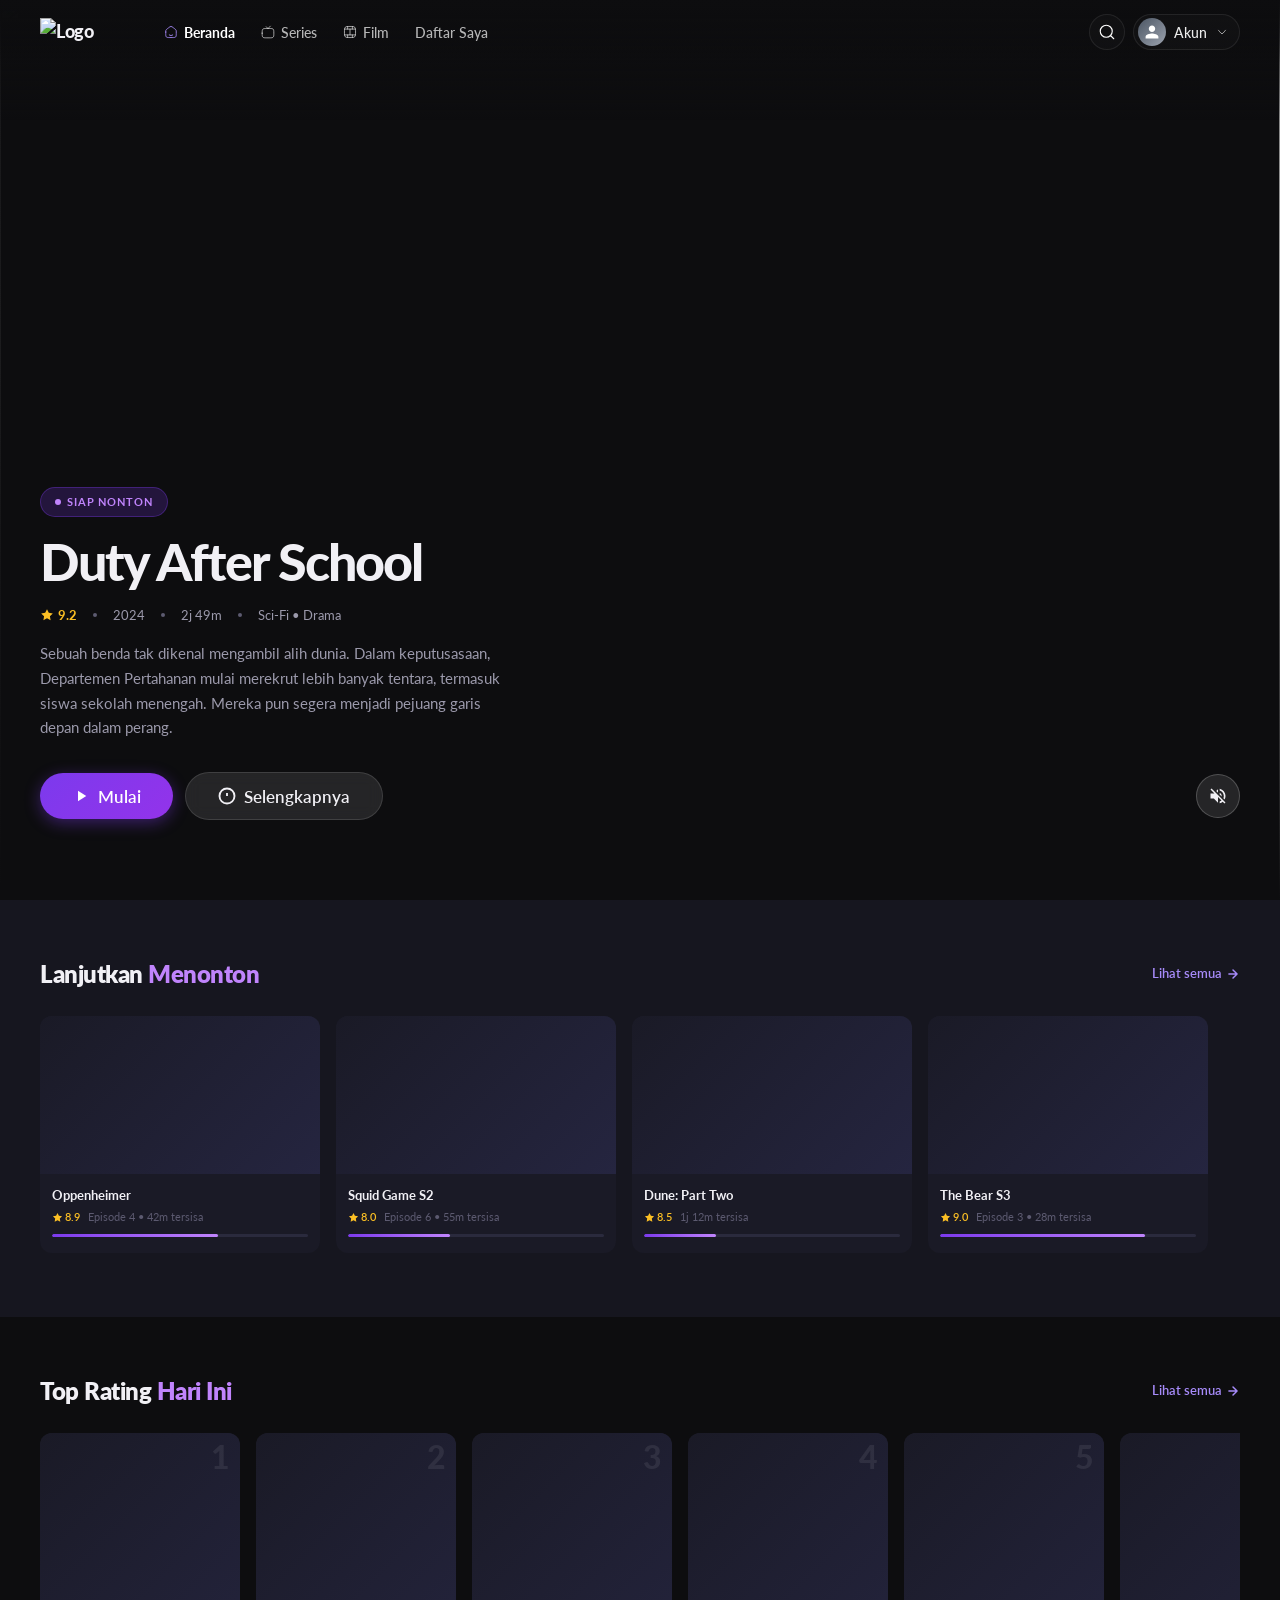
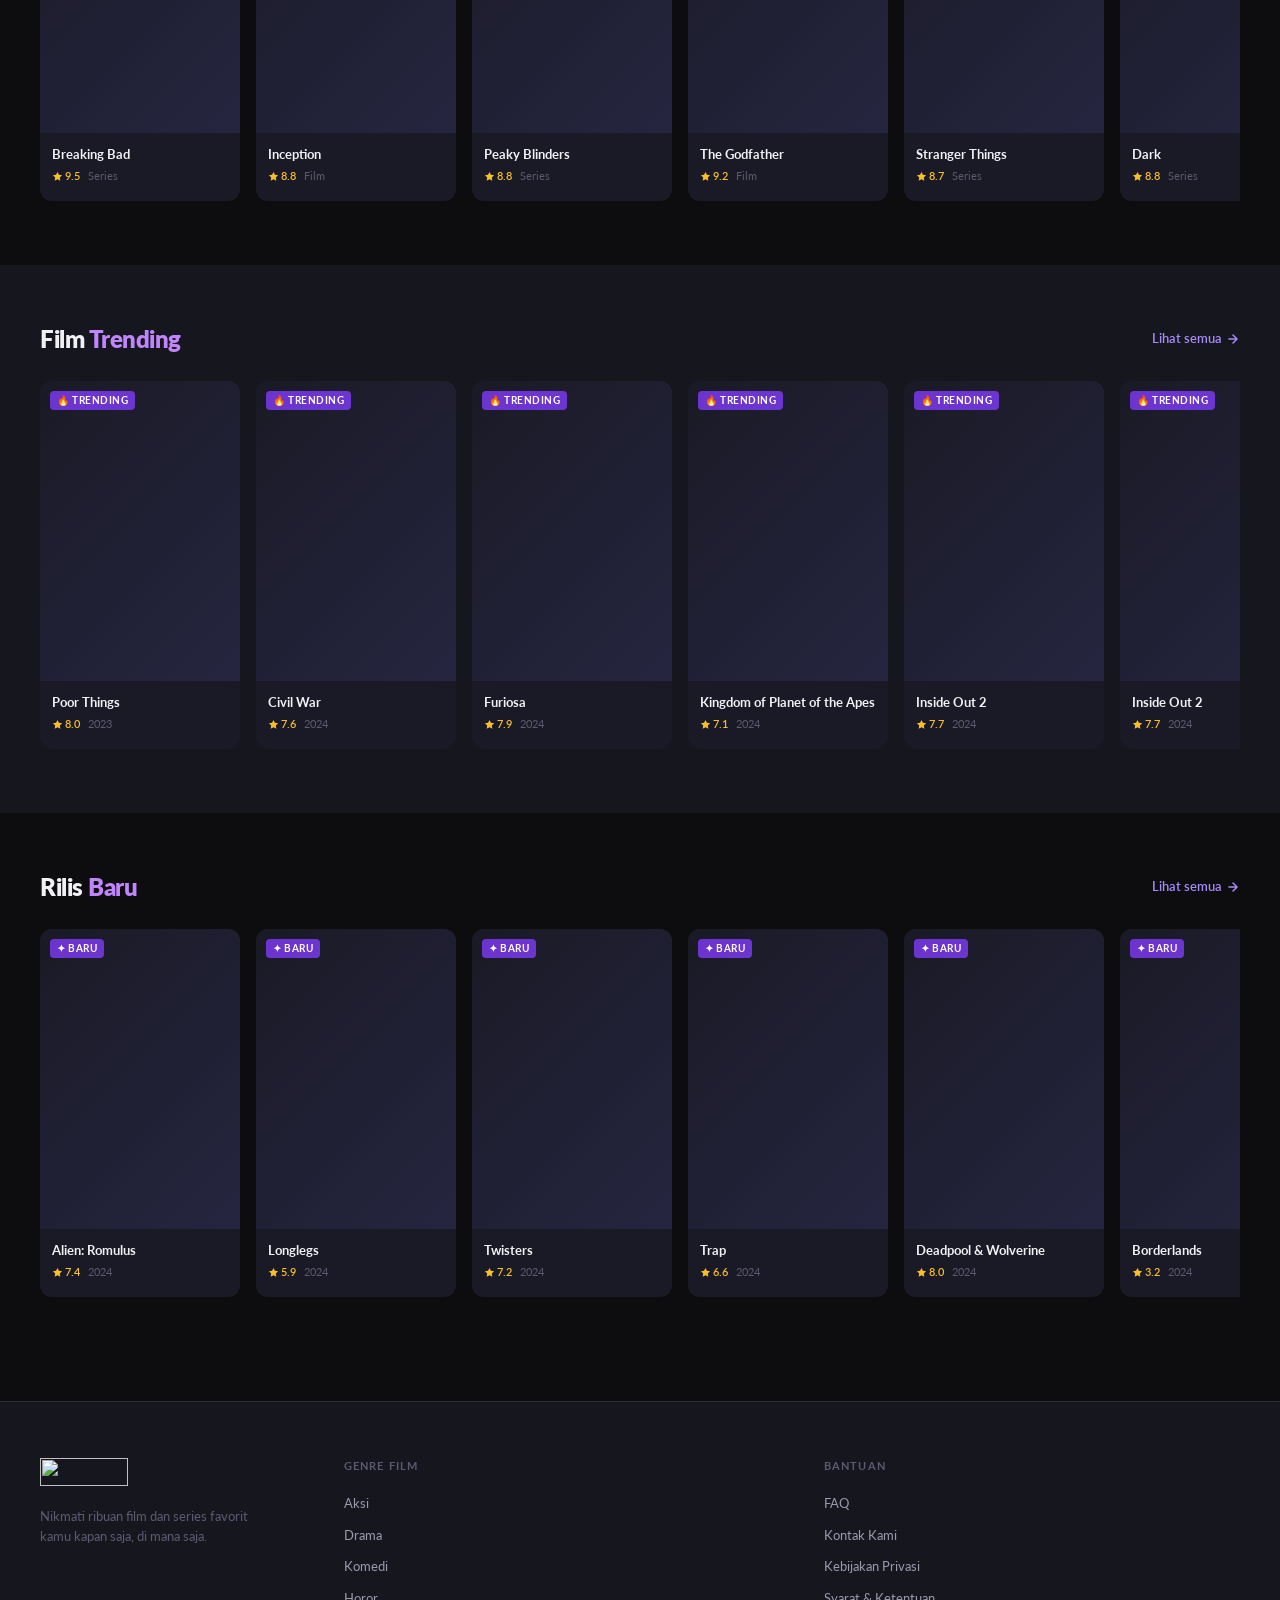
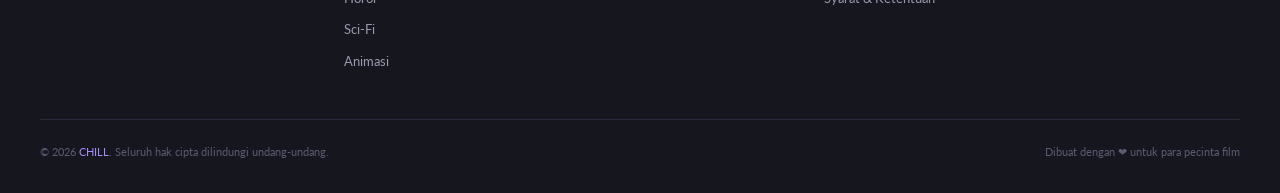
==== home.html @ 09339ef0 "feat: update fonts and styles for improved UI/UX - Added Lato and Londrina Solid fonts for better ty" ====
<!DOCTYPE html>
<html lang="id">
<head>
  <meta charset="UTF-8" />
  <meta name="viewport" content="width=device-width, initial-scale=1.0" />
  <title>Chill – Streaming Film & Series</title>


<link rel="preconnect" href="https://fonts.googleapis.com">
<link rel="preconnect" href="https://fonts.gstatic.com" crossorigin>
<link href="https://fonts.googleapis.com/css2?family=Lato:ital,wght@0,100;0,300;0,400;0,700;0,900;1,100;1,300;1,400;1,700;1,900&display=swap" rel="stylesheet">
<link href="https://fonts.googleapis.com/css2?family=Londrina+Solid:wght@100;300;400;900&display=swap" rel="stylesheet">


  <!-- <link rel="preconnect" href="https://fonts.googleapis.com" />
  <link rel="preconnect" href="https://fonts.gstatic.com" crossorigin />
  <link href="https://fonts.googleapis.com/css2?family=Inter:wght@300;400;500;600;700;800;900&display=swap" rel="stylesheet" />
   -->
  
  <link rel="stylesheet" href="style.css" />
  <script src="app.js"></script>

</head>
<body>

 <!-- =======================
       PAGE: HOME (BERANDA)
  ======================= -->
  <!-- <div id="page-home" class="page" role="main"> -->

    <!-- HEADER -->
    <header class="site-header" id="site-header" role="banner">
      <div class="site-header__gradient" aria-hidden="true"></div>
      <div class="site-header__inner">
        <!-- Logo + Nav Combined -->
        <div class="site-header__left">
          <a href="#" class="logo" onclick="return false;" aria-label="Chill – Beranda">
            <span class="logo__icon" aria-hidden="true">
              <img src="./images/chill-vect.png" alt="Logo Chill" />
            </span>
            <span class="logo__text">CHILL</span>
          </a>

          <!-- Desktop Nav -->
          <nav class="site-nav" role="navigation" aria-label="Navigasi utama">
            <a href="#" class="site-nav__link site-nav__link--active" onclick="return false;">
              <svg xmlns="http://www.w3.org/2000/svg" width="24" height="24" viewBox="0 0 24 24" fill="none" stroke="currentColor" stroke-width="1.5" class="nav-icon">
                <path d="M3 11.9896V14.5C3 17.7998 3 19.4497 4.02513 20.4749C5.05025 21.5 6.70017 21.5 10 21.5H14C17.2998 21.5 18.9497 21.5 19.9749 20.4749C21 19.4497 21 17.7998 21 14.5V11.9896C21 10.3083 21 9.46773 20.6441 8.74005C20.2882 8.01237 19.6247 7.49628 18.2976 6.46411L16.2976 4.90855C14.2331 3.30285 13.2009 2.5 12 2.5C10.7991 2.5 9.76689 3.30285 7.70242 4.90855L5.70241 6.46411C4.37533 7.49628 3.71179 8.01237 3.3559 8.74005C3 9.46773 3 10.3083 3 11.9896Z" stroke-linecap="round" stroke-linejoin="round"/>
                <path d="M15.0002 17C14.2007 17.6224 13.1504 18 12.0002 18C10.8499 18 9.79971 17.6224 9.00018 17" stroke-linecap="round" stroke-linejoin="round"/>
              </svg>
              Beranda
            </a>
            <a href="#" class="site-nav__link" onclick="return false;">
              <svg xmlns="http://www.w3.org/2000/svg" width="24" height="24" viewBox="0 0 24 24" fill="none" stroke="currentColor" stroke-width="1.5" class="nav-icon">
                <path d="M2 14C2 10.2288 2 8.34315 3.17157 7.17157C4.34315 6 6.22876 6 10 6H14C17.7712 6 19.6569 6 20.8284 7.17157C22 8.34315 22 10.2288 22 14C22 17.7712 22 19.6569 20.8284 20.8284C19.6569 22 17.7712 22 14 22H10C6.22876 22 4.34315 22 3.17157 20.8284C2 19.6569 2 17.7712 2 14Z" stroke-linecap="round"/>
                <path d="M9 3L12 6L16 2" stroke-linecap="round" stroke-linejoin="round"/>
              </svg>
              Series
            </a>
            <a href="#" class="site-nav__link" onclick="return false;">
              <svg xmlns="http://www.w3.org/2000/svg" width="24" height="24" viewBox="0 0 24 24" fill="none" stroke="currentColor" stroke-width="1.5" class="nav-icon">
                <path d="M2.5 12C2.5 7.52166 2.5 5.28249 3.89124 3.89124C5.28249 2.5 7.52166 2.5 12 2.5C16.4783 2.5 18.7175 2.5 20.1088 3.89124C21.5 5.28249 21.5 7.52166 21.5 12C21.5 16.4783 21.5 18.7175 20.1088 20.1088C18.7175 21.5 16.4783 21.5 12 21.5C7.52166 21.5 5.28249 21.5 3.89124 20.1088C2.5 18.7175 2.5 16.4783 2.5 12Z"/>
                <path d="M2.5 7H21.5" stroke-linejoin="round"/>
                <path d="M2.5 17H21.5" stroke-linejoin="round"/>
                <path d="M12 17L12 7" stroke-linecap="round" stroke-linejoin="round"/>
                <path d="M8 7L8 3M16 7L16 3" stroke-linecap="round" stroke-linejoin="round"/>
                <path d="M8 21L8 17M16 21L16 17" stroke-linecap="round" stroke-linejoin="round"/>
              </svg>
              Film
            </a>
            <a href="#" class="site-nav__link" onclick="return false;">Daftar Saya</a>
          </nav>
        </div>

        <div class="site-header__right">
          <button class="header-icon-control" type="button" aria-label="Cari">
            <svg viewBox="0 0 24 24" xmlns="http://www.w3.org/2000/svg" aria-hidden="true">
              <path d="M17 17L21 21" fill="none" stroke="currentColor" stroke-width="1.5" stroke-linecap="round" stroke-linejoin="round"/>
              <path d="M19 11C19 6.58172 15.4183 3 11 3C6.58172 3 3 6.58172 3 11C3 15.4183 6.58172 19 11 19C15.4183 19 19 15.4183 19 11Z" fill="none" stroke="currentColor" stroke-width="1.5" stroke-linecap="round" stroke-linejoin="round"/>
            </svg>
          </button>

          <div class="profile-menu">
            <button class="header-account-trigger" id="profile-trigger" type="button" aria-label="Akun pengguna" aria-expanded="false" aria-controls="profile-dropdown" onclick="toggleProfileDropdown()">
              <span class="site-header__avatar" aria-hidden="true">
                <svg viewBox="0 0 24 24" xmlns="http://www.w3.org/2000/svg">
                  <path d="M12 12c2.7 0 4.8-2.1 4.8-4.8S14.7 2.4 12 2.4 7.2 4.5 7.2 7.2 9.3 12 12 12zm0 2.4c-3.2 0-9.6 1.6-9.6 4.8v2.4h19.2v-2.4c0-3.2-6.4-4.8-9.6-4.8z"/>
                </svg>
              </span>
              <span class="header-account-trigger__label">Akun</span>
              <svg class="header-account-trigger__caret" viewBox="0 0 24 24" xmlns="http://www.w3.org/2000/svg" aria-hidden="true">
                <path d="M18 9.00005C18 9.00005 13.5811 15 12 15C10.4188 15 6 9 6 9" fill="none" stroke="currentColor" stroke-width="1.5" stroke-linecap="round" stroke-linejoin="round"/>
              </svg>
            </button>

            <div class="profile-dropdown" id="profile-dropdown" role="menu">
              <a href="#" class="profile-dropdown__item" role="menuitem" onclick="return false;">
                <svg viewBox="0 0 24 24" xmlns="http://www.w3.org/2000/svg" aria-hidden="true">
                  <path d="M12 12c2.7 0 4.8-2.1 4.8-4.8S14.7 2.4 12 2.4 7.2 4.5 7.2 7.2 9.3 12 12 12zm0 2.4c-3.2 0-9.6 1.6-9.6 4.8v2.4h19.2v-2.4c0-3.2-6.4-4.8-9.6-4.8z"/>
                </svg>
                <span>Profil Saya</span>
              </a>
              <a href="#" class="profile-dropdown__item" role="menuitem" onclick="return false;">
                <svg viewBox="0 0 24 24" xmlns="http://www.w3.org/2000/svg" aria-hidden="true">
                  <path d="M12 2l3.09 6.26L22 9.27l-5 4.87 1.18 6.88L12 17.77l-6.18 3.25L7 14.14 2 9.27l6.91-1.01L12 2z"/>
                </svg>
                <span>Ubah Premium</span>
              </a>
              <a href="#" class="profile-dropdown__item" role="menuitem" onclick="return false;">
                <svg viewBox="0 0 24 24" xmlns="http://www.w3.org/2000/svg" aria-hidden="true">
                  <path d="M9 21H5a2 2 0 01-2-2V5a2 2 0 012-2h4M16 3l2 2m0 0l-2 2m2-2l2-2m-2 2l-2 2M16 17l2-2m0 0l-2-2m2 2l2 2m-2-2l-2-2M9 7h6m0 0h2m-2 0V5m0 2v2m0-8h2m-2 0V3m0 2v2"/>
                </svg>
                <span>Keluar</span>
              </a>
            </div>
          </div>

          <button
            class="hamburger"
            id="hamburger-btn"
            type="button"
            aria-label="Buka menu navigasi"
            aria-expanded="false"
            aria-controls="mobile-nav-menu"
            onclick="toggleMobileNav()"
          >
            <span class="hamburger__line" aria-hidden="true"></span>
            <span class="hamburger__line" aria-hidden="true"></span>
            <span class="hamburger__line" aria-hidden="true"></span>
          </button>
        </div>
      </div>
    </header>

    <!-- Mobile nav drawer -->
    <nav
      class="mobile-nav"
      id="mobile-nav-menu"
      role="navigation"
      aria-label="Navigasi mobile"
    >
      <a href="#" class="mobile-nav__link mobile-nav__link--active" onclick="return false;">
        <svg xmlns="http://www.w3.org/2000/svg" width="24" height="24" viewBox="0 0 24 24" fill="none" stroke="currentColor" stroke-width="1.5" class="nav-icon">
          <path d="M3 11.9896V14.5C3 17.7998 3 19.4497 4.02513 20.4749C5.05025 21.5 6.70017 21.5 10 21.5H14C17.2998 21.5 18.9497 21.5 19.9749 20.4749C21 19.4497 21 17.7998 21 14.5V11.9896C21 10.3083 21 9.46773 20.6441 8.74005C20.2882 8.01237 19.6247 7.49628 18.2976 6.46411L16.2976 4.90855C14.2331 3.30285 13.2009 2.5 12 2.5C10.7991 2.5 9.76689 3.30285 7.70242 4.90855L5.70241 6.46411C4.37533 7.49628 3.71179 8.01237 3.3559 8.74005C3 9.46773 3 10.3083 3 11.9896Z" stroke-linecap="round" stroke-linejoin="round"/>
          <path d="M15.0002 17C14.2007 17.6224 13.1504 18 12.0002 18C10.8499 18 9.79971 17.6224 9.00018 17" stroke-linecap="round" stroke-linejoin="round"/>
        </svg>
        Beranda
      </a>
      <a href="#" class="mobile-nav__link" onclick="return false;">
        <svg xmlns="http://www.w3.org/2000/svg" width="24" height="24" viewBox="0 0 24 24" fill="none" stroke="currentColor" stroke-width="1.5" class="nav-icon">
          <path d="M2 14C2 10.2288 2 8.34315 3.17157 7.17157C4.34315 6 6.22876 6 10 6H14C17.7712 6 19.6569 6 20.8284 7.17157C22 8.34315 22 10.2288 22 14C22 17.7712 22 19.6569 20.8284 20.8284C19.6569 22 17.7712 22 14 22H10C6.22876 22 4.34315 22 3.17157 20.8284C2 19.6569 2 17.7712 2 14Z" stroke-linecap="round"/>
          <path d="M9 3L12 6L16 2" stroke-linecap="round" stroke-linejoin="round"/>
        </svg>
        Series
      </a>
      <a href="#" class="mobile-nav__link" onclick="return false;">
        <svg xmlns="http://www.w3.org/2000/svg" width="24" height="24" viewBox="0 0 24 24" fill="none" stroke="currentColor" stroke-width="1.5" class="nav-icon">
          <path d="M2.5 12C2.5 7.52166 2.5 5.28249 3.89124 3.89124C5.28249 2.5 7.52166 2.5 12 2.5C16.4783 2.5 18.7175 2.5 20.1088 3.89124C21.5 5.28249 21.5 7.52166 21.5 12C21.5 16.4783 21.5 18.7175 20.1088 20.1088C18.7175 21.5 16.4783 21.5 12 21.5C7.52166 21.5 5.28249 21.5 3.89124 20.1088C2.5 18.7175 2.5 16.4783 2.5 12Z"/>
          <path d="M2.5 7H21.5" stroke-linejoin="round"/>
          <path d="M2.5 17H21.5" stroke-linejoin="round"/>
          <path d="M12 17L12 7" stroke-linecap="round" stroke-linejoin="round"/>
          <path d="M8 7L8 3M16 7L16 3" stroke-linecap="round" stroke-linejoin="round"/>
          <path d="M8 21L8 17M16 21L16 17" stroke-linecap="round" stroke-linejoin="round"/>
        </svg>
        Film
      </a>
      <a href="#" class="mobile-nav__link" onclick="return false;">Daftar Saya</a>
      <div class="mobile-nav__footer">
        <button class="header-icon-control" type="button" aria-label="Cari">
          <svg viewBox="0 0 24 24" xmlns="http://www.w3.org/2000/svg" aria-hidden="true">
            <path d="M17 17L21 21" fill="none" stroke="currentColor" stroke-width="1.5" stroke-linecap="round" stroke-linejoin="round"/>
            <path d="M19 11C19 6.58172 15.4183 3 11 3C6.58172 3 3 6.58172 3 11C3 15.4183 6.58172 19 11 19C15.4183 19 19 15.4183 19 11Z" fill="none" stroke="currentColor" stroke-width="1.5" stroke-linecap="round" stroke-linejoin="round"/>
          </svg>
        </button>
         <div class="profile-menu">
           <button class="header-account-trigger header-account-trigger--mobile" id="profile-trigger-mobile" type="button" aria-label="Akun pengguna" aria-expanded="false" aria-controls="profile-dropdown-mobile" onclick="toggleProfileDropdown()">
             <span class="site-header__avatar" aria-hidden="true">
               <svg viewBox="0 0 24 24" xmlns="http://www.w3.org/2000/svg">
                 <path d="M12 12c2.7 0 4.8-2.1 4.8-4.8S14.7 2.4 12 2.4 7.2 4.5 7.2 7.2 9.3 12 12 12zm0 2.4c-3.2 0-9.6 1.6-9.6 4.8v2.4h19.2v-2.4c0-3.2-6.4-4.8-9.6-4.8z"/>
               </svg>
             </span>
             <span class="header-account-trigger__label">Akun</span>
           </button>

           <div class="profile-dropdown" id="profile-dropdown-mobile" role="menu">
             <a href="#" class="profile-dropdown__item" role="menuitem" onclick="return false;">
               <svg viewBox="0 0 24 24" xmlns="http://www.w3.org/2000/svg" aria-hidden="true">
                 <path d="M12 12c2.7 0 4.8-2.1 4.8-4.8S14.7 2.4 12 2.4 7.2 4.5 7.2 7.2 9.3 12 12 12zm0 2.4c-3.2 0-9.6 1.6-9.6 4.8v2.4h19.2v-2.4c0-3.2-6.4-4.8-9.6-4.8z"/>
               </svg>
               <span>Profil Saya</span>
             </a>
             <a href="#" class="profile-dropdown__item" role="menuitem" onclick="return false;">
               <svg viewBox="0 0 24 24" xmlns="http://www.w3.org/2000/svg" aria-hidden="true">
                 <path d="M12 2l3.09 6.26L22 9.27l-5 4.87 1.18 6.88L12 17.77l-6.18 3.25L7 14.14 2 9.27l6.91-1.01L12 2z"/>
               </svg>
               <span>Ubah Premium</span>
             </a>
             <a href="#" class="profile-dropdown__item" role="menuitem" onclick="return false;">
               <svg viewBox="0 0 24 24" xmlns="http://www.w3.org/2000/svg" aria-hidden="true">
                 <path d="M9 21H5a2 2 0 01-2-2V5a2 2 0 012-2h4M16 3l2 2m0 0l-2 2m2-2l2-2m-2 2l-2 2M16 17l2-2m0 0l-2-2m2 2l2 2m-2-2l-2-2M9 7h6m0 0h2m-2 0V5m0 2v2m0-8h2m-2 0V3m0 2v2"/>
               </svg>
               <span>Keluar</span>
             </a>
           </div>
         </div>
      </div>
    </nav>


    <!-- SECTION 1: HERO -->
    <section class="hero" aria-label="Film unggulan">
      <div class="hero__bg" aria-hidden="true">
        <!-- Cinematic hero background -->
        <!-- <svg class="hero__bg-img" viewBox="0 0 1440 900" xmlns="./images/hero-bg.svg" preserveAspectRatio="xMidYMid slice"> -->
        <img class="hero__bg-img" src="./images/beranda.png" alt="" />
        </svg>
        <div class="hero__bg-gradient"></div>
      </div>

      <div class="hero__content">
        <div class="hero__badge" aria-label="Sedang tayang">
          <span class="hero__badge-dot" aria-hidden="true"></span>
          Siap Nonton
        </div>
        <h1 class="hero__title">Duty After School</h1>
        <div class="hero__meta">
          <div class="hero__rating" aria-label="Rating 9.2">
            <svg viewBox="0 0 24 24" aria-hidden="true"><path d="M12 2l3.09 6.26L22 9.27l-5 4.87 1.18 6.88L12 17.77l-6.18 3.25L7 14.14 2 9.27l6.91-1.01L12 2z"/></svg>
            9.2
          </div>
          <span class="hero__meta-dot" aria-hidden="true"></span>
          <span>2024</span>
          <span class="hero__meta-dot" aria-hidden="true"></span>
          <span>2j 49m</span>
          <span class="hero__meta-dot" aria-hidden="true"></span>
          <span>Sci-Fi • Drama</span>
        </div>
        <p class="hero__desc">
          Sebuah benda tak dikenal mengambil alih dunia. Dalam keputusasaan, Departemen Pertahanan mulai merekrut lebih banyak tentara, termasuk siswa sekolah menengah. Mereka pun segera menjadi pejuang garis depan dalam perang.
        </p>
        <div class="hero__actions">
          <button class="btn btn--primary btn--lg" type="button" aria-label="Mulai menonton Interstellar">
            <svg width="18" height="18" viewBox="0 0 24 24" fill="currentColor" aria-hidden="true"><path d="M8 5v14l11-7z"/></svg>
            Mulai
          </button>
          <button class="btn btn--secondary btn--lg" type="button" aria-label="Lihat selengkapnya tentang Interstellar">
            <svg width="18" height="18" viewBox="0 0 24 24" fill="none" stroke="currentColor" stroke-width="2.5" aria-hidden="true"><circle cx="12" cy="12" r="10"/><line x1="12" y1="8" x2="12" y2="12"/><line x1="12" y1="16" x2="12.01" y2="16"/></svg>
            Selengkapnya
          </button>
          <div class="hero__volume">
            <button class="btn--volume" type="button" id="volume-btn" aria-label="Kontrol volume – saat ini dimatikan" aria-pressed="true" onclick="toggleVolume()">
              <svg id="vol-icon-off" viewBox="0 0 24 24" aria-hidden="true"><path d="M16.5 12A4.5 4.5 0 0014 7.97v2.21l2.45 2.45c.03-.2.05-.41.05-.63zm2.5 0c0 .94-.2 1.82-.54 2.64l1.51 1.51C20.63 14.91 21 13.5 21 12c0-4.28-2.99-7.86-7-8.77v2.06c2.89.86 5 3.54 5 6.71zM4.27 3L3 4.27 7.73 9H3v6h4l5 5v-6.73l4.25 4.25c-.67.52-1.42.93-2.25 1.18v2.06c1.38-.31 2.63-.95 3.69-1.81L19.73 21 21 19.73l-9-9L4.27 3zM12 4L9.91 6.09 12 8.18V4z"/></svg>
              <svg id="vol-icon-on" viewBox="0 0 24 24" style="display:none;" aria-hidden="true"><path d="M3 9v6h4l5 5V4L7 9H3zm13.5 3A4.5 4.5 0 0014 7.97v8.05c1.48-.73 2.5-2.25 2.5-4.02zM14 3.23v2.06c2.89.86 5 3.54 5 6.71s-2.11 5.85-5 6.71v2.06c4.01-.91 7-4.49 7-8.77s-2.99-7.86-7-8.77z"/></svg>
            </button>
          </div>
          <div class="hero__age-rating" aria-label="Rating usia 18 tahun ke atas">
            18+
          </div>
        </div>
      </div>
    </section>


    <!-- SECTION 2: LANJUTKAN MENONTON -->
    <section class="section continue-section" aria-labelledby="section-continue-title">
      <div class="container">
        <div class="section__header">
          <h2 class="section__title" id="section-continue-title">Lanjutkan <span>Menonton</span></h2>
          <a href="#" class="section__link" onclick="return false;" aria-label="Lihat semua film yang sedang ditonton">
            Lihat semua
            <svg viewBox="0 0 24 24" fill="none" stroke="currentColor" stroke-width="2.5" stroke-linecap="round" stroke-linejoin="round" aria-hidden="true"><path d="M5 12h14M12 5l7 7-7 7"/></svg>
          </a>
        </div>
        <div class="cards-row" role="list" aria-label="Film yang sedang ditonton">
          <!-- Card 1 -->
          <article class="movie-card movie-card--wide" role="listitem">
            <div class="movie-card__thumb-placeholder" aria-hidden="true">
              <img class="movie-card__thumb-img" src="./images/lanjutfilm.png" alt="" />
              <!-- <svg viewBox="0 0 24 24" xmlns="http://www.w3.org/2000/svg"><path d="M18 3v2h-2V3H8v2H6V3H4v18h2v-2h2v2h8v-2h2v2h2V3h-2zM8 17H6v-2h2v2zm0-4H6v-2h2v2zm0-4H6V7h2v2zm10 8h-2v-2h2v2zm0-4h-2v-2h2v2zm0-4h-2V7h2v2z"/></svg> -->
            </div>
            <div class="movie-card__play-overlay" aria-hidden="true">
              <div class="movie-card__play-btn">
                <svg viewBox="0 0 24 24" aria-hidden="true"><path d="M8 5v14l11-7z"/></svg>
              </div>
            </div>
            <div class="movie-card__info">
              <h3 class="movie-card__title">Oppenheimer</h3>
              <div class="movie-card__meta">
                <span class="movie-card__rating" aria-label="Rating 8.9">
                  <svg viewBox="0 0 24 24" aria-hidden="true"><path d="M12 2l3.09 6.26L22 9.27l-5 4.87 1.18 6.88L12 17.77l-6.18 3.25L7 14.14 2 9.27l6.91-1.01L12 2z"/></svg>
                  8.9
                </span>
                <span>Episode 4 • 42m tersisa</span>
              </div>
              <div class="movie-card__progress" role="progressbar" aria-valuenow="65" aria-valuemin="0" aria-valuemax="100" aria-label="65% selesai">
                <div class="movie-card__progress-bar" style="width:65%"></div>
              </div>
            </div>
          </article>

          <!-- Card 2 -->
          <article class="movie-card movie-card--wide" role="listitem">
            <div class="movie-card__thumb-placeholder" aria-hidden="true">
              <img class="movie-card__thumb-img" src="./images/lanjutfilm.png" alt="" />
              <!-- <svg viewBox="0 0 24 24" xmlns="http://www.w3.org/2000/svg"><path d="M18 3v2h-2V3H8v2H6V3H4v18h2v-2h2v2h8v-2h2v2h2V3h-2zM8 17H6v-2h2v2zm0-4H6v-2h2v2zm0-4H6V7h2v2zm10 8h-2v-2h2v2zm0-4h-2v-2h2v2zm0-4h-2V7h2v2z"/></svg> -->
            </div>
            <div class="movie-card__play-overlay" aria-hidden="true">
              <div class="movie-card__play-btn">
                <svg viewBox="0 0 24 24" aria-hidden="true"><path d="M8 5v14l11-7z"/></svg>
              </div>
            </div>
            <div class="movie-card__info">
              <h3 class="movie-card__title">Squid Game S2</h3>
              <div class="movie-card__meta">
                <span class="movie-card__rating" aria-label="Rating 8.0">
                  <svg viewBox="0 0 24 24" aria-hidden="true"><path d="M12 2l3.09 6.26L22 9.27l-5 4.87 1.18 6.88L12 17.77l-6.18 3.25L7 14.14 2 9.27l6.91-1.01L12 2z"/></svg>
                  8.0
                </span>
                <span>Episode 6 • 55m tersisa</span>
              </div>
              <div class="movie-card__progress" role="progressbar" aria-valuenow="40" aria-valuemin="0" aria-valuemax="100" aria-label="40% selesai">
                <div class="movie-card__progress-bar" style="width:40%"></div>
              </div>
            </div>
          </article>

          <!-- Card 3 -->
          <article class="movie-card movie-card--wide" role="listitem">
            <div class="movie-card__thumb-placeholder" aria-hidden="true">
              <img class="movie-card__thumb-img" src="./images/lanjutfilm.png" alt="" />
              <!-- <svg viewBox="0 0 24 24" xmlns="http://www.w3.org/2000/svg"><path d="M18 3v2h-2V3H8v2H6V3H4v18h2v-2h2v2h8v-2h2v2h2V3h-2zM8 17H6v-2h2v2zm0-4H6v-2h2v2zm0-4H6V7h2v2zm10 8h-2v-2h2v2zm0-4h-2v-2h2v2zm0-4h-2V7h2v2z"/></svg> -->
            </div>
            <div class="movie-card__play-overlay" aria-hidden="true">
              <div class="movie-card__play-btn">
                <svg viewBox="0 0 24 24" aria-hidden="true"><path d="M8 5v14l11-7z"/></svg>
              </div>
            </div>
            <div class="movie-card__info">
              <h3 class="movie-card__title">Dune: Part Two</h3>
              <div class="movie-card__meta">
                <span class="movie-card__rating" aria-label="Rating 8.5">
                  <svg viewBox="0 0 24 24" aria-hidden="true"><path d="M12 2l3.09 6.26L22 9.27l-5 4.87 1.18 6.88L12 17.77l-6.18 3.25L7 14.14 2 9.27l6.91-1.01L12 2z"/></svg>
                  8.5
                </span>
                <span>1j 12m tersisa</span>
              </div>
              <div class="movie-card__progress" role="progressbar" aria-valuenow="28" aria-valuemin="0" aria-valuemax="100" aria-label="28% selesai">
                <div class="movie-card__progress-bar" style="width:28%"></div>
              </div>
            </div>
          </article>

          <!-- Card 4 -->
          <article class="movie-card movie-card--wide" role="listitem">
            <div class="movie-card__thumb-placeholder" aria-hidden="true">
              <img class="movie-card__thumb-img" src="./images/lanjutfilm.png" alt="" />
              <!-- <svg viewBox="0 0 24 24" xmlns="http://www.w3.org/2000/svg"><path d="M18 3v2h-2V3H8v2H6V3H4v18h2v-2h2v2h8v-2h2v2h2V3h-2zM8 17H6v-2h2v2zm0-4H6v-2h2v2zm0-4H6V7h2v2zm10 8h-2v-2h2v2zm0-4h-2v-2h2v2zm0-4h-2V7h2v2z"/></svg> -->
            </div>
            <div class="movie-card__play-overlay" aria-hidden="true">
              <div class="movie-card__play-btn">
                <svg viewBox="0 0 24 24" aria-hidden="true"><path d="M8 5v14l11-7z"/></svg>
              </div>
            </div>
            <div class="movie-card__info">
              <h3 class="movie-card__title">The Bear S3</h3>
              <div class="movie-card__meta">
                <span class="movie-card__rating" aria-label="Rating 9.0">
                  <svg viewBox="0 0 24 24" aria-hidden="true"><path d="M12 2l3.09 6.26L22 9.27l-5 4.87 1.18 6.88L12 17.77l-6.18 3.25L7 14.14 2 9.27l6.91-1.01L12 2z"/></svg>
                  9.0
                </span>
                <span>Episode 3 • 28m tersisa</span>
              </div>
              <div class="movie-card__progress" role="progressbar" aria-valuenow="80" aria-valuemin="0" aria-valuemax="100" aria-label="80% selesai">
                <div class="movie-card__progress-bar" style="width:80%"></div>
              </div>
            </div>
          </article>
        </div>
      </div>
    </section>


    <!-- SECTION 3: TOP RATING FILM & SERIES HARI INI -->
    <section class="section" aria-labelledby="section-top-title">
      <div class="container">
        <div class="section__header">
          <h2 class="section__title" id="section-top-title">Top Rating <span>Hari Ini</span></h2>
          <a href="#" class="section__link" onclick="return false;" aria-label="Lihat semua film top rating">
            Lihat semua
            <svg viewBox="0 0 24 24" fill="none" stroke="currentColor" stroke-width="2.5" stroke-linecap="round" stroke-linejoin="round" aria-hidden="true"><path d="M5 12h14M12 5l7 7-7 7"/></svg>
          </a>
        </div>
        <div class="cards-row" role="list" aria-label="Film dan series dengan rating teratas">
          <!-- Top 1 -->
          <article class="movie-card" role="listitem">
            <span class="movie-card__rank" aria-hidden="true">1</span>
            <div class="movie-card__thumb-placeholder" aria-hidden="true">
              <img class="movie-card__thumb-img" src="./images/toprating.png" alt="" />
              <!-- <svg viewBox="0 0 24 24" xmlns="http://www.w3.org/2000/svg"><path d="M18 3v2h-2V3H8v2H6V3H4v18h2v-2h2v2h8v-2h2v2h2V3h-2zM8 17H6v-2h2v2zm0-4H6v-2h2v2zm0-4H6V7h2v2zm10 8h-2v-2h2v2zm0-4h-2v-2h2v2zm0-4h-2V7h2v2z"/></svg> -->
            </div>
            <div class="movie-card__play-overlay" aria-hidden="true">
              <div class="movie-card__play-btn">
                <svg viewBox="0 0 24 24" aria-hidden="true"><path d="M8 5v14l11-7z"/></svg>
              </div>
            </div>
            <div class="movie-card__info">
              <h3 class="movie-card__title">Breaking Bad</h3>
              <div class="movie-card__meta">
                <span class="movie-card__rating" aria-label="Rating 9.5">
                  <svg viewBox="0 0 24 24" aria-hidden="true"><path d="M12 2l3.09 6.26L22 9.27l-5 4.87 1.18 6.88L12 17.77l-6.18 3.25L7 14.14 2 9.27l6.91-1.01L12 2z"/></svg>
                  9.5
                </span>
                <span>Series</span>
              </div>
            </div>
          </article>

          <!-- Top 2 -->
          <article class="movie-card" role="listitem">
            <span class="movie-card__rank" aria-hidden="true">2</span>
            <div class="movie-card__thumb-placeholder" aria-hidden="true">
              <img class="movie-card__thumb-img" src="./images/toprating.png" alt="" />
            </div>
            <div class="movie-card__play-overlay" aria-hidden="true">
              <div class="movie-card__play-btn">
                <svg viewBox="0 0 24 24" aria-hidden="true"><path d="M8 5v14l11-7z"/></svg>
              </div>
            </div>
            <div class="movie-card__info">
              <h3 class="movie-card__title">Inception</h3>
              <div class="movie-card__meta">
                <span class="movie-card__rating" aria-label="Rating 8.8">
                  <svg viewBox="0 0 24 24" aria-hidden="true"><path d="M12 2l3.09 6.26L22 9.27l-5 4.87 1.18 6.88L12 17.77l-6.18 3.25L7 14.14 2 9.27l6.91-1.01L12 2z"/></svg>
                  8.8
                </span>
                <span>Film</span>
              </div>
            </div>
          </article>

          <!-- Top 3 -->
          <article class="movie-card" role="listitem">
            <span class="movie-card__rank" aria-hidden="true">3</span>
            <div class="movie-card__thumb-placeholder" aria-hidden="true">
              <img class="movie-card__thumb-img" src="./images/toprating.png" alt="" />
            </div>
            <div class="movie-card__play-overlay" aria-hidden="true">
              <div class="movie-card__play-btn">
                <svg viewBox="0 0 24 24" aria-hidden="true"><path d="M8 5v14l11-7z"/></svg>
              </div>
            </div>
            <div class="movie-card__info">
              <h3 class="movie-card__title">Peaky Blinders</h3>
              <div class="movie-card__meta">
                <span class="movie-card__rating" aria-label="Rating 8.8">
                  <svg viewBox="0 0 24 24" aria-hidden="true"><path d="M12 2l3.09 6.26L22 9.27l-5 4.87 1.18 6.88L12 17.77l-6.18 3.25L7 14.14 2 9.27l6.91-1.01L12 2z"/></svg>
                  8.8
                </span>
                <span>Series</span>
              </div>
            </div>
          </article>

          <!-- Top 4 -->
          <article class="movie-card" role="listitem">
            <span class="movie-card__rank" aria-hidden="true">4</span>
            <div class="movie-card__thumb-placeholder" aria-hidden="true">
              <img class="movie-card__thumb-img" src="./images/toprating.png" alt="" />
            </div>
            <div class="movie-card__play-overlay" aria-hidden="true">
              <div class="movie-card__play-btn">
                <svg viewBox="0 0 24 24" aria-hidden="true"><path d="M8 5v14l11-7z"/></svg>
              </div>
            </div>
            <div class="movie-card__info">
              <h3 class="movie-card__title">The Godfather</h3>
              <div class="movie-card__meta">
                <span class="movie-card__rating" aria-label="Rating 9.2">
                  <svg viewBox="0 0 24 24" aria-hidden="true"><path d="M12 2l3.09 6.26L22 9.27l-5 4.87 1.18 6.88L12 17.77l-6.18 3.25L7 14.14 2 9.27l6.91-1.01L12 2z"/></svg>
                  9.2
                </span>
                <span>Film</span>
              </div>
            </div>
          </article>

          <!-- Top 5 -->
          <article class="movie-card" role="listitem">
            <span class="movie-card__rank" aria-hidden="true">5</span>
            <div class="movie-card__thumb-placeholder" aria-hidden="true">
              <img class="movie-card__thumb-img" src="./images/toprating.png" alt="" />
            </div>
            <div class="movie-card__play-overlay" aria-hidden="true">
              <div class="movie-card__play-btn">
                <svg viewBox="0 0 24 24" aria-hidden="true"><path d="M8 5v14l11-7z"/></svg>
              </div>
            </div>
            <div class="movie-card__info">
              <h3 class="movie-card__title">Stranger Things</h3>
              <div class="movie-card__meta">
                <span class="movie-card__rating" aria-label="Rating 8.7">
                  <svg viewBox="0 0 24 24" aria-hidden="true"><path d="M12 2l3.09 6.26L22 9.27l-5 4.87 1.18 6.88L12 17.77l-6.18 3.25L7 14.14 2 9.27l6.91-1.01L12 2z"/></svg>
                  8.7
                </span>
                <span>Series</span>
              </div>
            </div>
          </article>

          <!-- Top 6 -->
          <article class="movie-card" role="listitem">
            <span class="movie-card__rank" aria-hidden="true">6</span>
            <div class="movie-card__thumb-placeholder" aria-hidden="true">
              <img class="movie-card__thumb-img" src="./images/toprating.png" alt="" />
            </div>
            <div class="movie-card__play-overlay" aria-hidden="true">
              <div class="movie-card__play-btn">
                <svg viewBox="0 0 24 24" aria-hidden="true"><path d="M8 5v14l11-7z"/></svg>
              </div>
            </div>
            <div class="movie-card__info">
              <h3 class="movie-card__title">Dark</h3>
              <div class="movie-card__meta">
                <span class="movie-card__rating" aria-label="Rating 8.8">
                  <svg viewBox="0 0 24 24" aria-hidden="true"><path d="M12 2l3.09 6.26L22 9.27l-5 4.87 1.18 6.88L12 17.77l-6.18 3.25L7 14.14 2 9.27l6.91-1.01L12 2z"/></svg>
                  8.8
                </span>
                <span>Series</span>
              </div>
            </div>
          </article>
        </div>
      </div>
    </section>


    <!-- SECTION 4: TRENDING -->
    <section class="section continue-section" aria-labelledby="section-trending-title">
      <div class="container">
        <div class="section__header">
          <h2 class="section__title" id="section-trending-title">Film <span>Trending</span></h2>
          <a href="#" class="section__link" onclick="return false;" aria-label="Lihat semua film trending">
            Lihat semua
            <svg viewBox="0 0 24 24" fill="none" stroke="currentColor" stroke-width="2.5" stroke-linecap="round" stroke-linejoin="round" aria-hidden="true"><path d="M5 12h14M12 5l7 7-7 7"/></svg>
          </a>
        </div>
        <div class="cards-row" role="list" aria-label="Film trending">
          <article class="movie-card" role="listitem">
            <span class="movie-card__badge" aria-label="Trending">🔥 Trending</span>
            <div class="movie-card__thumb-placeholder" aria-hidden="true">
               <img class="movie-card__thumb-img" src="./images/trending.png" alt="" />
            </div>
            <div class="movie-card__play-overlay" aria-hidden="true">
              <div class="movie-card__play-btn">
                <svg viewBox="0 0 24 24" aria-hidden="true"><path d="M8 5v14l11-7z"/></svg>
              </div>
            </div>
            <div class="movie-card__info">
              <h3 class="movie-card__title">Poor Things</h3>
              <div class="movie-card__meta">
                <span class="movie-card__rating">
                  <svg viewBox="0 0 24 24" aria-hidden="true"><path d="M12 2l3.09 6.26L22 9.27l-5 4.87 1.18 6.88L12 17.77l-6.18 3.25L7 14.14 2 9.27l6.91-1.01L12 2z"/></svg>
                  8.0
                </span>
                <span>2023</span>
              </div>
            </div>
          </article>

          <article class="movie-card" role="listitem">
            <span class="movie-card__badge" aria-label="Trending">🔥 Trending</span>
            <div class="movie-card__thumb-placeholder" aria-hidden="true">
               <img class="movie-card__thumb-img" src="./images/trending.png" alt="" />
            </div>
            <div class="movie-card__play-overlay" aria-hidden="true">
              <div class="movie-card__play-btn">
                <svg viewBox="0 0 24 24" aria-hidden="true"><path d="M8 5v14l11-7z"/></svg>
              </div>
            </div>
            <div class="movie-card__info">
              <h3 class="movie-card__title">Civil War</h3>
              <div class="movie-card__meta">
                <span class="movie-card__rating">
                  <svg viewBox="0 0 24 24" aria-hidden="true"><path d="M12 2l3.09 6.26L22 9.27l-5 4.87 1.18 6.88L12 17.77l-6.18 3.25L7 14.14 2 9.27l6.91-1.01L12 2z"/></svg>
                  7.6
                </span>
                <span>2024</span>
              </div>
            </div>
          </article>

          <article class="movie-card" role="listitem">
            <span class="movie-card__badge" aria-label="Trending">🔥 Trending</span>
            <div class="movie-card__thumb-placeholder" aria-hidden="true">
               <img class="movie-card__thumb-img" src="./images/trending.png" alt="" />
            </div>
            <div class="movie-card__play-overlay" aria-hidden="true">
              <div class="movie-card__play-btn">
                <svg viewBox="0 0 24 24" aria-hidden="true"><path d="M8 5v14l11-7z"/></svg>
              </div>
            </div>
            <div class="movie-card__info">
              <h3 class="movie-card__title">Furiosa</h3>
              <div class="movie-card__meta">
                <span class="movie-card__rating">
                  <svg viewBox="0 0 24 24" aria-hidden="true"><path d="M12 2l3.09 6.26L22 9.27l-5 4.87 1.18 6.88L12 17.77l-6.18 3.25L7 14.14 2 9.27l6.91-1.01L12 2z"/></svg>
                  7.9
                </span>
                <span>2024</span>
              </div>
            </div>
          </article>

          <article class="movie-card" role="listitem">
            <span class="movie-card__badge" aria-label="Trending">🔥 Trending</span>
            <div class="movie-card__thumb-placeholder" aria-hidden="true">
               <img class="movie-card__thumb-img" src="./images/trending.png" alt="" />
            </div>
            <div class="movie-card__play-overlay" aria-hidden="true">
              <div class="movie-card__play-btn">
                <svg viewBox="0 0 24 24" aria-hidden="true"><path d="M8 5v14l11-7z"/></svg>
              </div>
            </div>
            <div class="movie-card__info">
              <h3 class="movie-card__title">Kingdom of Planet of the Apes</h3>
              <div class="movie-card__meta">
                <span class="movie-card__rating">
                  <svg viewBox="0 0 24 24" aria-hidden="true"><path d="M12 2l3.09 6.26L22 9.27l-5 4.87 1.18 6.88L12 17.77l-6.18 3.25L7 14.14 2 9.27l6.91-1.01L12 2z"/></svg>
                  7.1
                </span>
                <span>2024</span>
              </div>
            </div>
          </article>

          <article class="movie-card" role="listitem">
            <span class="movie-card__badge" aria-label="Trending">🔥 Trending</span>
            <div class="movie-card__thumb-placeholder" aria-hidden="true">
               <img class="movie-card__thumb-img" src="./images/trending.png" alt="" />
            </div>
            <div class="movie-card__play-overlay" aria-hidden="true">
              <div class="movie-card__play-btn">
                <svg viewBox="0 0 24 24" aria-hidden="true"><path d="M8 5v14l11-7z"/></svg>
              </div>
            </div>
            <div class="movie-card__info">
              <h3 class="movie-card__title">Inside Out 2</h3>
              <div class="movie-card__meta">
                <span class="movie-card__rating">
                  <svg viewBox="0 0 24 24" aria-hidden="true"><path d="M12 2l3.09 6.26L22 9.27l-5 4.87 1.18 6.88L12 17.77l-6.18 3.25L7 14.14 2 9.27l6.91-1.01L12 2z"/></svg>
                  7.7
                </span>
                <span>2024</span>
              </div>
            </div>
          </article>

          <article class="movie-card" role="listitem">
            <span class="movie-card__badge" aria-label="Trending">🔥 Trending</span>
            <div class="movie-card__thumb-placeholder" aria-hidden="true">
               <img class="movie-card__thumb-img" src="./images/trending.png" alt="" />
            </div>
            <div class="movie-card__play-overlay" aria-hidden="true">
              <div class="movie-card__play-btn">
                <svg viewBox="0 0 24 24" aria-hidden="true"><path d="M8 5v14l11-7z"/></svg>
              </div>
            </div>
            <div class="movie-card__info">
              <h3 class="movie-card__title">Inside Out 2</h3>
              <div class="movie-card__meta">
                <span class="movie-card__rating">
                  <svg viewBox="0 0 24 24" aria-hidden="true"><path d="M12 2l3.09 6.26L22 9.27l-5 4.87 1.18 6.88L12 17.77l-6.18 3.25L7 14.14 2 9.27l6.91-1.01L12 2z"/></svg>
                  7.7
                </span>
                <span>2024</span>
              </div>
            </div>
          </article>
        </div>
      </div>
    </section>


    <!-- SECTION 5: RILIS BARU -->
    <section class="section" aria-labelledby="section-new-title">
      <div class="container">
        <div class="section__header">
          <h2 class="section__title" id="section-new-title">Rilis <span>Baru</span></h2>
          <a href="#" class="section__link" onclick="return false;" aria-label="Lihat semua rilis baru">
            Lihat semua
            <svg viewBox="0 0 24 24" fill="none" stroke="currentColor" stroke-width="2.5" stroke-linecap="round" stroke-linejoin="round" aria-hidden="true"><path d="M5 12h14M12 5l7 7-7 7"/></svg>
          </a>
        </div>
        <div class="cards-row" role="list" aria-label="Film dan series rilis baru">
          <article class="movie-card" role="listitem">
            <span class="movie-card__badge" aria-label="Baru">✦ Baru</span>
            <div class="movie-card__thumb-placeholder" aria-hidden="true">
               <img class="movie-card__thumb-img" src="./images/rilisbaru.png" alt="" />
            </div>
            <div class="movie-card__play-overlay" aria-hidden="true">
              <div class="movie-card__play-btn">
                <svg viewBox="0 0 24 24" aria-hidden="true"><path d="M8 5v14l11-7z"/></svg>
              </div>
            </div>
            <div class="movie-card__info">
              <h3 class="movie-card__title">Alien: Romulus</h3>
              <div class="movie-card__meta">
                <span class="movie-card__rating">
                  <svg viewBox="0 0 24 24" aria-hidden="true"><path d="M12 2l3.09 6.26L22 9.27l-5 4.87 1.18 6.88L12 17.77l-6.18 3.25L7 14.14 2 9.27l6.91-1.01L12 2z"/></svg>
                  7.4
                </span>
                <span>2024</span>
              </div>
            </div>
          </article>

          <article class="movie-card" role="listitem">
            <span class="movie-card__badge" aria-label="Baru">✦ Baru</span>
            <div class="movie-card__thumb-placeholder" aria-hidden="true">
              <img class="movie-card__thumb-img" src="./images/rilisbaru.png" alt="" />
            </div>
            <div class="movie-card__play-overlay" aria-hidden="true">
              <div class="movie-card__play-btn">
                <svg viewBox="0 0 24 24" aria-hidden="true"><path d="M8 5v14l11-7z"/></svg>
              </div>
            </div>
            <div class="movie-card__info">
              <h3 class="movie-card__title">Longlegs</h3>
              <div class="movie-card__meta">
                <span class="movie-card__rating">
                  <svg viewBox="0 0 24 24" aria-hidden="true"><path d="M12 2l3.09 6.26L22 9.27l-5 4.87 1.18 6.88L12 17.77l-6.18 3.25L7 14.14 2 9.27l6.91-1.01L12 2z"/></svg>
                  5.9
                </span>
                <span>2024</span>
              </div>
            </div>
          </article>

          <article class="movie-card" role="listitem">
            <span class="movie-card__badge" aria-label="Baru">✦ Baru</span>
            <div class="movie-card__thumb-placeholder" aria-hidden="true">
              <img class="movie-card__thumb-img" src="./images/rilisbaru.png" alt="" />
            </div>
            <div class="movie-card__play-overlay" aria-hidden="true">
              <div class="movie-card__play-btn">
                <svg viewBox="0 0 24 24" aria-hidden="true"><path d="M8 5v14l11-7z"/></svg>
              </div>
            </div>
            <div class="movie-card__info">
              <h3 class="movie-card__title">Twisters</h3>
              <div class="movie-card__meta">
                <span class="movie-card__rating">
                  <svg viewBox="0 0 24 24" aria-hidden="true"><path d="M12 2l3.09 6.26L22 9.27l-5 4.87 1.18 6.88L12 17.77l-6.18 3.25L7 14.14 2 9.27l6.91-1.01L12 2z"/></svg>
                  7.2
                </span>
                <span>2024</span>
              </div>
            </div>
          </article>

          <article class="movie-card" role="listitem">
            <span class="movie-card__badge" aria-label="Baru">✦ Baru</span>
            <div class="movie-card__thumb-placeholder" aria-hidden="true">
              <img class="movie-card__thumb-img" src="./images/rilisbaru.png" alt="" />
            </div>
            <div class="movie-card__play-overlay" aria-hidden="true">
              <div class="movie-card__play-btn">
                <svg viewBox="0 0 24 24" aria-hidden="true"><path d="M8 5v14l11-7z"/></svg>
              </div>
            </div>
            <div class="movie-card__info">
              <h3 class="movie-card__title">Trap</h3>
              <div class="movie-card__meta">
                <span class="movie-card__rating">
                  <svg viewBox="0 0 24 24" aria-hidden="true"><path d="M12 2l3.09 6.26L22 9.27l-5 4.87 1.18 6.88L12 17.77l-6.18 3.25L7 14.14 2 9.27l6.91-1.01L12 2z"/></svg>
                  6.6
                </span>
                <span>2024</span>
              </div>
            </div>
          </article>

          <article class="movie-card" role="listitem">
            <span class="movie-card__badge" aria-label="Baru">✦ Baru</span>
            <div class="movie-card__thumb-placeholder" aria-hidden="true">
              <img class="movie-card__thumb-img" src="./images/rilisbaru.png" alt="" />
            </div>
            <div class="movie-card__play-overlay" aria-hidden="true">
              <div class="movie-card__play-btn">
                <svg viewBox="0 0 24 24" aria-hidden="true"><path d="M8 5v14l11-7z"/></svg>
              </div>
            </div>
            <div class="movie-card__info">
              <h3 class="movie-card__title">Deadpool & Wolverine</h3>
              <div class="movie-card__meta">
                <span class="movie-card__rating">
                  <svg viewBox="0 0 24 24" aria-hidden="true"><path d="M12 2l3.09 6.26L22 9.27l-5 4.87 1.18 6.88L12 17.77l-6.18 3.25L7 14.14 2 9.27l6.91-1.01L12 2z"/></svg>
                  8.0
                </span>
                <span>2024</span>
              </div>
            </div>
          </article>

          <article class="movie-card" role="listitem">
            <span class="movie-card__badge" aria-label="Baru">✦ Baru</span>
            <div class="movie-card__thumb-placeholder" aria-hidden="true">
              <img class="movie-card__thumb-img" src="./images/rilisbaru.png" alt="" />
            </div>
            <div class="movie-card__play-overlay" aria-hidden="true">
              <div class="movie-card__play-btn">
                <svg viewBox="0 0 24 24" aria-hidden="true"><path d="M8 5v14l11-7z"/></svg>
              </div>
            </div>
            <div class="movie-card__info">
              <h3 class="movie-card__title">Borderlands</h3>
              <div class="movie-card__meta">
                <span class="movie-card__rating">
                  <svg viewBox="0 0 24 24" aria-hidden="true"><path d="M12 2l3.09 6.26L22 9.27l-5 4.87 1.18 6.88L12 17.77l-6.18 3.25L7 14.14 2 9.27l6.91-1.01L12 2z"/></svg>
                  3.2
                </span>
                <span>2024</span>
              </div>
            </div>
          </article>
        </div>
      </div>
    </section>


    <!-- FOOTER -->
    <footer class="site-footer" role="contentinfo">
      <div class="container">
        <div class="site-footer__inner">
          <!-- Brand -->
          <div class="site-footer__brand">
            <a href="#" class="logo" onclick="return false;" aria-label="Chill">
              <span class="logo__icon" aria-hidden="true">
                 <img class="movie-card__thumb-img" src="./images/chill-vect.png" alt="" />
                <!-- <svg viewBox="0 0 24 24" xmlns="http://www.w3.org/2000/svg"><path d="M8 5v14l11-7z"/></svg> -->
              </span>
              <span class="logo__text">CH<span>ILL</span></span>
            </a>
            <p class="site-footer__tagline">
              Nikmati ribuan film dan series favorit kamu kapan saja, di mana saja.
            </p>
          </div>

          <!-- Genre -->
          <div class="site-footer__col">
            <h3 class="site-footer__col-title">Genre Film</h3>
            <nav class="site-footer__links" aria-label="Genre film">
              <a href="#" class="site-footer__link" onclick="return false;">Aksi</a>
              <a href="#" class="site-footer__link" onclick="return false;">Drama</a>
              <a href="#" class="site-footer__link" onclick="return false;">Komedi</a>
              <a href="#" class="site-footer__link" onclick="return false;">Horor</a>
              <a href="#" class="site-footer__link" onclick="return false;">Sci-Fi</a>
              <a href="#" class="site-footer__link" onclick="return false;">Animasi</a>
            </nav>
          </div>

          <!-- Bantuan -->
          <div class="site-footer__col">
            <h3 class="site-footer__col-title">Bantuan</h3>
            <nav class="site-footer__links" aria-label="Tautan bantuan">
              <a href="#" class="site-footer__link" onclick="return false;">FAQ</a>
              <a href="#" class="site-footer__link" onclick="return false;">Kontak Kami</a>
              <a href="#" class="site-footer__link" onclick="return false;">Kebijakan Privasi</a>
              <a href="#" class="site-footer__link" onclick="return false;">Syarat &amp; Ketentuan</a>
            </nav>
          </div>
        </div>

        <div class="site-footer__bottom">
          <p class="site-footer__copy">
            &copy; 2026 <span>CHILL</span>. Seluruh hak cipta dilindungi undang-undang.
          </p>
          <p class="site-footer__copy">
            Dibuat dengan ❤ untuk para pecinta film
          </p>
        </div>
      </div>
    </footer>

  </div><!-- /page-home -->



</body>
</html>
---- style.css ----
:root {
      /* Colors */
      --color-bg:           #0D0D0F;
      --color-bg-alt:       #13131A;
      --color-bg-card:      #1A1A26;
      --color-bg-input:     #1E1E2C;
      --color-bg-input-focus: #252536;
      --color-surface:      #16161F;
      --color-extra-bg:     ##3D4142;
      --color-overlay:      rgba(13,13,15,0.75);
      --color-overlay-hero: linear-gradient(90deg, rgba(13,13,15,0.95) 30%, rgba(13,13,15,0.3) 100%);

      --color-primary:      #7C3AED;
      --color-primary-hover:#6D28D9;
      --color-primary-light:#A78BFA;
      --color-accent:       #C084FC;
      --color-accent-glow:  rgba(124,58,237,0.35);

      --color-text-primary: #F1F0F5;
      --color-text-secondary: #9B99AB;
      --color-text-muted:   #5C5A70;
      --color-text-link:    #A78BFA;

      --color-border:       #2A2A3D;
      --color-border-input: #333350;
      --color-border-focus: #7C3AED;

      --color-success:      #10B981;
      --color-error:        #EF4444;
      --color-rating:       #FBBF24;

      --color-google-bg:    #FFFFFF;
      --color-google-text:  #1F1F1F;

      /* Typography */
      --font-family:        "Lato", sans-serif;

      --fs-xs:   0.6875rem;   /* 11px */
      --fs-sm:   0.8125rem;   /* 13px */
      --fs-base: 0.9375rem;   /* 15px */
      --fs-md:   1.0625rem;   /* 17px */
      --fs-lg:   1.25rem;     /* 20px */
      --fs-xl:   1.5rem;      /* 24px */
      --fs-2xl:  1.875rem;    /* 30px */
      --fs-3xl:  2.5rem;      /* 40px */
      --fs-4xl:  3.25rem;     /* 52px */
      --fs-logo: 1.75rem;     /* 28px */

      /* Spacing */
      --sp-2:   0.125rem;
      --sp-4:   0.25rem;
      --sp-6:   0.375rem;
      --sp-8:   0.5rem;
      --sp-10:  0.625rem;
      --sp-12:  0.75rem;
      --sp-14:  0.875rem;
      --sp-16:  1rem;
      --sp-20:  1.25rem;
      --sp-24:  1.5rem;
      --sp-28:  1.75rem;
      --sp-32:  2rem;
      --sp-37:  2.3125rem;
      --sp-40:  2.5rem;
      --sp-48:  3rem;
      --sp-56:  3.5rem;
      --sp-64:  4rem;
      --sp-80:  5rem;
      --sp-96:  6rem;
      --sp-120: 7.5rem;

      /* Radii */
      --radius-sm:  4px;
      --radius-md:  8px;
      --radius-lg:  12px;
      --radius-xl:  16px;
      --radius-2xl: 24px;
      --radius-full: 9999px;

      /* Shadows */
      --shadow-card: 0 4px 24px rgba(0,0,0,0.5);
      --shadow-btn:  0 4px 16px rgba(124,58,237,0.4);
      --shadow-input:0 0 0 2px var(--color-border-focus);
      --shadow-glow: 0 0 40px rgba(124,58,237,0.2);

      /* Layout */
      --container-max: 1280px;
      --header-h: 64px;
    }

    /* ============================================================
       RESET & BASE
    ============================================================ */
    *, *::before, *::after { box-sizing: border-box; margin: 0; padding: 0; }
    html { scroll-behavior: smooth; }
    body {
      font-family: var(--font-family);
      background-color: var(--color-bg);
      color: var(--color-text-primary);
      line-height: 1.5;
      -webkit-font-smoothing: antialiased;
      min-height: 100vh;
    }
    a { color: inherit; text-decoration: none; }
    button { cursor: pointer; border: none; background: none; font-family: "Lato", sans-serif; }
    img { display: block; max-width: 100%; }
    ul, ol { list-style: none; }
    input { font-family: "Lato", sans-serif; }

    /* ============================================================
       PAGE ROUTING
    ============================================================ */
    .page { display: none; }
    .page.page--active { display: flex; flex-direction: column; min-height: 100vh; }

    /* ============================================================
       LOGO
    ============================================================ */
    .logo {
      display: inline-flex;
      align-items: center;
      gap: 0;
      font-size: 1.125rem;
      font-weight: 900;
      letter-spacing: -0.02em;
      color: var(--color-text-primary);
      user-select: none;
    }
    .logo__icon {
      width: 88px;
      height: 28px;
      display: flex;
      align-items: center;
      justify-content: center;
      flex-shrink: 0;
      overflow: hidden;
    }
    .logo__icon svg { width: 20px; height: 20px; fill: white; }
    .logo__icon img { width: 88px; height: 28px; object-fit: contain; object-position: left center; }
    .logo__text { display: none; }
    .logo__text span { color: var(--color-accent); }

    .card-logo {
      display: flex;
      width: 100%;
      justify-content: center;
      margin-bottom: var(--sp-37);
    }

    .card-logo img {
      width: 163px;
      height: 44px;
    }

    /* ============================================================
       BUTTONS
    ============================================================ */
    .btn {
      display: inline-flex;
      align-items: center;
      justify-content: center;
      gap: var(--sp-8);
      padding: var(--sp-12) var(--sp-24);
      border-radius: var(--radius-2xl);
      font-size: var(--fs-base);
      font-weight: 600;
      line-height: 1;
      transition: all 0.2s ease;
      white-space: nowrap;
    }
    .btn--primary {
      background: linear-gradient(135deg, var(--color-primary), #9333EA);
      /* background: linear-gradient(135deg, var(--color-primary), #9333EA); */
      color: #fff;
      box-shadow: var(--shadow-btn);
    }
    .btn--primary:hover { background: linear-gradient(135deg, var(--color-primary-hover), #7C22B0); transform: translateY(-1px); box-shadow: 0 6px 20px rgba(124,58,237,0.5); }
    .btn--secondary {
      background: rgba(255,255,255,0.1);
      color: var(--color-text-primary);
      border: 1px solid rgba(255,255,255,0.12);
      backdrop-filter: blur(8px);
    }
    .btn--secondary:hover { background: rgba(255,255,255,0.15); }
    .btn--ghost {
      background: transparent;
      color: var(--color-text-primary);
      border: 1.5px solid var(--color-border);
    }
    .btn--ghost:hover { border-color: var(--color-primary-light); color: var(--color-primary-light); }
    .btn--google {
      background: transparent;
      color: var(--color-text-primary);
      border: 1px solid var(--color-border);
      font-weight: 500;
    }
    .btn--google:hover {
      background: rgba(255,255,255,0.1);
      border-color: var(--color-border-input);
    }
    .btn--google svg { width: 18px; height: 18px; flex-shrink: 0; }
    .btn--full { width: 100%; }
    .btn--lg { padding: var(--sp-14) var(--sp-32); font-size: var(--fs-md); }
    .btn--sm { padding: var(--sp-8) var(--sp-16); font-size: var(--fs-sm); }
    .btn--icon {
      padding: var(--sp-10);
      width: 40px;
      height: 40px;
      border-radius: var(--radius-full);
    }

    /* ============================================================
       FORM ELEMENTS
    ============================================================ */
    .form-group { display: flex; flex-direction: column; gap: var(--sp-6); }
    .form-group__label {
      font-size: var(--fs-sm);
      font-weight: 500;
      color: var(--color-text-secondary);
    }
    .form-group__input {
      background: var(--color-bg-bg);
      border: 1.5px solid var(--color-border-input);
      border-radius: var(--radius-2xl);
      color: var(--color-text-primary);
      font-size: var(--fs-base);
      padding: var(--sp-12) var(--sp-16);
      transition: border-color 0.2s, background 0.2s, box-shadow 0.2s;
      outline: none;
      width: 100%;
      height: 50px;
      display: flex;
      align-items: center;
    }
    .form-group__input::placeholder { color: var(--color-text-muted); }
    .form-group__input:focus {
      border-color: var(--color-border-focus);
      background: var(--color-bg-input-focus);
      box-shadow: 0 0 0 3px rgba(124,58,237,0.15);
    }
    .form-group__input-wrap { position: relative; }
    .form-group__input-wrap .form-group__input { padding-right: var(--sp-48); }
    .form-group__toggle {
      position: absolute;
      right: var(--sp-14);
      top: 50%;
      transform: translateY(-50%);
      color: var(--color-text-muted);
      cursor: pointer;
      background: none;
      border: none;
      padding: 0;
      display: flex;
      align-items: center;
    }
    .form-group__toggle:hover { color: var(--color-text-secondary); }
    .form-group__toggle svg { width: 18px; height: 18px; }

    .divider {
      display: flex;
      align-items: center;
      gap: var(--sp-12);
      color: var(--color-text-muted);
      font-size: var(--fs-sm);
    }
    .divider::before, .divider::after {
      content: '';
      flex: 1;
      height: 1px;
      background: var(--color-border);
    }

    /* ============================================================
       AUTH PAGES (LOGIN & REGISTER)
    ============================================================ */
    .auth-page {
      min-height: 100vh;
      display: flex;
      align-items: stretch;
    }
    .auth-page__bg {
      position: fixed;
      inset: 0;
      z-index: 0;
      overflow: hidden;
    }
    .auth-page__bg-img {
      position: absolute;
      top: 0;
      left: 0;
      width: 100%;
      height: 100%;
      object-fit: cover;
      opacity: 0.18;
      filter: blur(2px) saturate(0.6);
    }
    /* .auth-page__bg-overlay {
      position: absolute;
      inset: 0;
      background: radial-gradient(ellipse at 60% 40%, rgba(124,58,237,0.12) 0%, transparent 60%),
                  linear-gradient(180deg, var(--color-bg) 0%, rgba(13,13,15,0.8) 50%, var(--color-bg) 100%);
    } */
    .auth-page__inner {
      position: relative;
      z-index: 1;
      width: 100%;
      display: flex;
      flex-direction: column;
      align-items: center;
      justify-content: center;
      padding: var(--sp-40) var(--sp-16);
      min-height: 100vh;
    }
    .auth-page__logo {
      margin-bottom: var(--sp-37);
    }
    .auth-card {
      background: rgba(24, 26, 28, 0.3);
      /* backdrop-filter: blur(24px); */
      /* -webkit-backdrop-filter: blur(24px); */
      border: 1px solid var(--color-bg);
      border-radius: var(--radius-2xl);
      padding: var(--sp-40);
      width: 100%;
      max-width: 529px;
      min-height: 663px;
      box-shadow: var(--shadow-card), 0 0 60px rgba(24, 26, 28, 0.3);
    }
    .auth-card__form {
      display: flex;
      flex-direction: column;
      gap: var(--sp-37);
      max-width: 449px;
      width: 100%;
      margin: 0 auto;
    }
    .auth-card__title {
      font-size: var(--fs-2xl);
      font-weight: 800;
      letter-spacing: -0.7px;
      color: var(--color-text-primary);
      text-align: center;
    }
    .auth-card__subtitle {
      font-size: var(--fs-sm);
      color: var(--color-text-secondary);
      margin-bottom: var(--sp-37);
      text-align: center;
    }
    .auth-card__form {
      display: flex;
      flex-direction: column;
      gap: var(--sp-20);
    }

    .auth-card__links {
      display: flex;
      align-items: center;
      justify-content: space-between;
      gap: var(--sp-16);
      margin-top: calc(-1 * var(--sp-10));
    }
    .auth-card__footer {
      text-align: left;
      font-size: var(--fs-sm);
      color: var(--color-text-secondary);
      margin-top: var(--sp-4);
    }
    .auth-card__footer--login {
      margin-top: 0;
    }

    .auth-card__footer a {
      color: var(--color-text-link);
      font-weight: 600;
      transition: color 0.2s;
    }
    .auth-card__footer a:hover { color: var(--color-accent); }

    .auth-card__forgot {
      text-align: right;
      margin-top: 0;
    }
    .auth-card__forgot a {
      font-size: var(--fs-sm);
      color: var(--color-text-link);
      transition: color 0.2s;
    }
    .auth-card__forgot a:hover { color: var(--color-accent); }
    .auth-card__actions {
      display: flex;
      flex-direction: column;
      gap: var(--sp-37);
      margin-top: var(--sp-37);
    }
    /* .auth-card__footer {
      text-align: center;
      font-size: var(--fs-sm);
      color: var(--color-text-secondary);
      margin-top: var(--sp-24);
    } */
    /* .auth-card__footer a {
      color: var(--color-text-link);
      font-weight: 600;
      transition: color 0.2s;
    }
    .auth-card__footer a:hover { color: var(--color-accent); } */

    /* Background decoration for auth pages */
    .auth-deco {
      position: fixed;
      pointer-events: none;
      z-index: 0;
    }
    .auth-deco--1 {
      top: -100px;
      right: -100px;
      width: 500px;
      height: 500px;
      background: radial-gradient(circle, rgba(124,58,237,0.12) 0%, transparent 70%);
    }
    .auth-deco--2 {
      bottom: -150px;
      left: -100px;
      width: 600px;
      height: 600px;
      background: radial-gradient(circle, rgba(192,132,252,0.08) 0%, transparent 70%);
    }

    /* ============================================================
       HOME PAGE – HEADER / NAV
    ============================================================ */
    .site-header {
      position: fixed;
      top: 0;
      left: 0;
      right: 0;
      z-index: 100;
      height: var(--header-h);
      display: flex;
      align-items: center;
      padding: 0 var(--sp-40);
      transition: background 0.3s, backdrop-filter 0.3s, border-color 0.3s;
      background: linear-gradient(180deg, rgba(13,13,15,0.9) 0%, rgba(13,13,15,0.28) 72%, transparent 100%);
    }
    .site-header--scrolled {
      background: rgba(13,13,15,0.92);
      backdrop-filter: blur(16px);
      -webkit-backdrop-filter: blur(16px);
      border-bottom: 1px solid rgba(255,255,255,0.08);
    }
    .site-header__gradient {
      position: absolute;
      top: 0;
      left: 0;
      right: 0;
      height: 120px;
      background: linear-gradient(180deg, rgba(13,13,15,0.95) 0%, transparent 100%);
      pointer-events: none;
      z-index: -1;
    }
    .site-header__inner {
      display: flex;
      align-items: center;
      justify-content: space-between;
      width: 100%;
      max-width: var(--container-max);
      margin: 0 auto;
    }
    .site-header__left {
      display: flex;
      align-items: center;
      gap: var(--sp-24);
      min-width: 0;
      flex: 1;
    }
    .site-nav {
      display: flex;
      align-items: center;
      gap: 2px;
      min-width: 0;
    }
    .site-nav__link {
      display: flex;
      align-items: center;
      gap: var(--sp-6);
      font-size: 0.875rem;
      font-weight: 500;
      color: rgba(255,255,255,0.7);
      padding: 7px 12px;
      border-radius: var(--radius-full);
      transition: color 0.2s, background 0.2s;
      white-space: nowrap;
    }
    .site-nav__link .nav-icon {
      width: 14px;
      height: 14px;
      flex-shrink: 0;
      color: rgba(255,255,255,0.7);
    }
    .site-nav__link:hover {
      color: #fff;
      background: rgba(255,255,255,0.08);
    }
    .site-nav__link:hover .nav-icon {
      color: #fff;
    }
    .site-nav__link--active {
      color: #fff;
      font-weight: 700;
      background: transparent;
    }
    .site-nav__link--active .nav-icon {
      color: var(--color-primary-light);
      stroke: currentColor;
    }
    .site-header__right {
      display: flex;
      align-items: center;
      gap: 8px;
      flex-shrink: 0;
    }
    .header-icon-control,
    .header-account-trigger {
      display: inline-flex;
      align-items: center;
      justify-content: center;
      border: 1px solid rgba(255,255,255,0.08);
      background: rgba(255,255,255,0.02);
      color: #fff;
      transition: background 0.2s, border-color 0.2s;
    }
    .header-icon-control:hover,
    .header-account-trigger:hover {
      background: rgba(255,255,255,0.08);
      border-color: rgba(255,255,255,0.14);
    }
    .header-icon-control {
      width: 36px;
      height: 36px;
      border-radius: 9999px;
    }
    .header-icon-control svg {
      width: 18px;
      height: 18px;
    }
    .header-account-trigger {
      gap: 8px;
      height: 36px;
      padding: 0 10px 0 4px;
      border-radius: 9999px;
    }
    .header-account-trigger__label {
      font-size: 0.875rem;
      font-weight: 500;
      color: rgba(255,255,255,0.92);
    }
    .header-account-trigger__caret {
      width: 14px;
      height: 14px;
      color: rgba(255,255,255,0.7);
    }
    .site-header__avatar {
      width: 28px;
      height: 28px;
      border-radius: 9999px;
      background: linear-gradient(135deg, #4b5563, #9ca3af);
      display: inline-flex;
      align-items: center;
      justify-content: center;
      overflow: hidden;
      flex-shrink: 0;
    }
    .site-header__avatar svg {
      width: 16px;
      height: 16px;
      fill: #fff;
    }

    /* Hamburger */
    .hamburger {
      display: none;
      flex-direction: column;
      justify-content: center;
      gap: 5px;
      width: 40px;
      height: 40px;
      padding: var(--sp-8);
      cursor: pointer;
      background: none;
      border: none;
    }
    .hamburger__line {
      display: block;
      height: 2px;
      background: var(--color-text-primary);
      border-radius: 2px;
      transition: all 0.3s ease;
      transform-origin: center;
    }
    .hamburger[aria-expanded="true"] .hamburger__line:nth-child(1) { transform: translateY(7px) rotate(45deg); }
    .hamburger[aria-expanded="true"] .hamburger__line:nth-child(2) { opacity: 0; transform: scaleX(0); }
    .hamburger[aria-expanded="true"] .hamburger__line:nth-child(3) { transform: translateY(-7px) rotate(-45deg); }

    /* Mobile nav drawer */
    .mobile-nav {
      display: none;
      position: fixed;
      top: calc(var(--header-h) + 6px);
      left: var(--sp-16);
      right: var(--sp-16);
      background: rgba(16,16,18,0.96);
      backdrop-filter: blur(20px);
      -webkit-backdrop-filter: blur(20px);
      border: 1px solid rgba(255,255,255,0.08);
      border-radius: 18px;
      z-index: 99;
      flex-direction: column;
      padding: 0;
      gap: 0;
      max-height: 0;
      overflow: hidden;
      box-shadow: 0 20px 50px rgba(0,0,0,0.4);
      transition: max-height 0.35s ease, padding 0.35s ease;
    }
    .mobile-nav.mobile-nav--open {
      max-height: 420px;
      padding: 12px;
    }
    .mobile-nav__link {
      display: flex;
      align-items: center;
      gap: 10px;
      font-size: 0.95rem;
      font-weight: 500;
      color: rgba(255,255,255,0.76);
      padding: 12px 14px;
      border-radius: 12px;
      transition: color 0.2s, background 0.2s;
    }
    .mobile-nav__link .nav-icon {
      width: 18px;
      height: 18px;
      flex-shrink: 0;
      color: rgba(255,255,255,0.7);
    }
    .mobile-nav__link:hover, .mobile-nav__link--active {
      color: #fff;
      background: rgba(255,255,255,0.06);
    }
    .mobile-nav__link--active {
      font-weight: 700;
    }
    .mobile-nav__link--active .nav-icon {
      color: var(--color-primary-light);
      stroke: currentColor;
    }
    .mobile-nav__footer {
      display: flex;
      align-items: center;
      gap: 10px;
      padding-top: 12px;
      margin-top: 8px;
      border-top: 1px solid rgba(255,255,255,0.08);
    }
     .header-account-trigger--mobile {
       flex: 1;
       justify-content: flex-start;
       padding: 0 12px 0 4px;
     }

     /* Profile dropdown */
     .profile-menu {
       position: relative;
     }
     .profile-dropdown {
       position: absolute;
       top: 100%;
       right: 0;
       background: rgba(20, 20, 28, 0.95);
       backdrop-filter: blur(20px);
       -webkit-backdrop-filter: blur(20px);
       border: 1px solid rgba(255, 255, 255, 0.1);
       border-radius: 12px;
       min-width: 200px;
       padding: 8px;
       margin-top: 8px;
       z-index: 200;
       opacity: 0;
       visibility: hidden;
       transform: translateY(-10px);
       transition: opacity 0.2s, visibility 0.2s, transform 0.2s;
       box-shadow: 0 10px 40px rgba(0, 0, 0, 0.5);
     }
     .profile-dropdown--open {
       opacity: 1;
       visibility: visible;
       transform: translateY(0);
     }
     .profile-dropdown__item {
       display: flex;
       align-items: center;
       gap: 12px;
       padding: 12px 16px;
       color: var(--color-text-primary);
       text-decoration: none;
       font-size: var(--fs-base);
       border-radius: 8px;
       transition: background 0.2s;
     }
     .profile-dropdown__item:hover {
       background: rgba(124, 58, 237, 0.2);
       color: var(--color-accent);
     }
     .profile-dropdown__item svg {
       width: 18px;
       height: 18px;
       flex-shrink: 0;
       fill: none;
       stroke: currentColor;
       stroke-width: 2;
     }


    /* ============================================================
       HOME PAGE – HERO SECTION
    ============================================================ */
    .hero {
      position: relative;
      height: 100vh;
      min-height: 600px;
      display: flex;
      align-items: flex-end;
      padding-bottom: var(--sp-80);
      overflow: hidden;
    }
    .hero__bg {
      position: absolute;
      inset: 0;
      z-index: 0;
    }
    .hero__bg-img {
      width: 100%;
      height: 100%;
      object-fit: cover;
      object-position: center 20%;
    }
    .hero__bg-gradient {
      position: absolute;
      inset: 0;
      background: linear-gradient(0deg, var(--color-bg) 0%, rgba(13,13,15,0.6) 35%, rgba(13,13,15,0.15) 60%, rgba(13,13,15,0.4) 100%),
                  linear-gradient(90deg, rgba(13,13,15,0.9) 0%, transparent 60%);
    }
    .hero__content {
      position: relative;
      z-index: 1;
      max-width: var(--container-max);
      margin: 0 auto;
      padding: 0 var(--sp-40);
      width: 100%;
    }
    .hero__badge {
      display: inline-flex;
      align-items: center;
      gap: var(--sp-6);
      background: rgba(124,58,237,0.2);
      border: 1px solid rgba(124,58,237,0.35);
      border-radius: var(--radius-full);
      padding: var(--sp-6) var(--sp-14);
      font-size: var(--fs-xs);
      font-weight: 700;
      letter-spacing: 0.08em;
      text-transform: uppercase;
      color: var(--color-accent);
      margin-bottom: var(--sp-16);
    }
    .hero__badge-dot {
      width: 6px;
      height: 6px;
      border-radius: 50%;
      background: var(--color-accent);
      animation: pulse 2s ease infinite;
    }
    @keyframes pulse {
      0%, 100% { opacity: 1; transform: scale(1); }
      50% { opacity: 0.5; transform: scale(0.8); }
    }
    .hero__title {
      font-size: var(--fs-4xl);
      font-weight: 900;
      letter-spacing: -2px;
      line-height: 1.08;
      margin-bottom: var(--sp-16);
      max-width: 580px;
    }
    .hero__meta {
      display: flex;
      align-items: center;
      gap: var(--sp-16);
      font-size: var(--fs-sm);
      color: var(--color-text-secondary);
      margin-bottom: var(--sp-16);
    }
    .hero__meta-dot { width: 4px; height: 4px; border-radius: 50%; background: var(--color-text-muted); }
    .hero__rating {
      display: flex;
      align-items: center;
      gap: var(--sp-4);
      color: var(--color-rating);
      font-weight: 700;
      font-size: var(--fs-sm);
    }
    .hero__rating svg { width: 14px; height: 14px; fill: var(--color-rating); }
    .hero__desc {
      font-size: var(--fs-base);
      color: var(--color-text-secondary);
      max-width: 460px;
      line-height: 1.65;
      margin-bottom: var(--sp-32);
    }
    .hero__actions {
      display: flex;
      align-items: center;
      gap: var(--sp-12);
      flex-wrap: wrap;
    }
    .hero__volume {
      margin-left: auto;
      display: flex;
      align-items: center;
      justify-content: flex-end;
    }
    .btn--volume {
      width: 44px;
      height: 44px;
      border-radius: var(--radius-full);
      background: rgba(255,255,255,0.1);
      border: 1.5px solid rgba(255,255,255,0.2);
      display: flex;
      align-items: center;
      justify-content: center;
      color: var(--color-text-primary);
      transition: background 0.2s;
    }
     .btn--volume:hover { background: rgba(255,255,255,0.18); }
     .btn--volume svg { width: 20px; height: 20px; fill: currentColor; }

     .hero__age-rating {
       display: none;
       align-items: center;
       justify-content: center;
       width: 50px;
       height: 50px;
       border: 2px solid rgba(255, 255, 255, 0.3);
       border-radius: 50%;
       font-size: var(--fs-sm);
       font-weight: 700;
       color: var(--color-text-primary);
       background: rgba(255, 255, 255, 0.05);
     }


    /* ============================================================
       CONTAINER
    ============================================================ */
    .container {
      max-width: var(--container-max);
      margin: 0 auto;
      padding: 0 var(--sp-40);
    }

    /* ============================================================
       SECTION COMMON
    ============================================================ */
    .section {
      padding: var(--sp-56) 0;
    }
    .section__header {
      display: flex;
      align-items: center;
      justify-content: space-between;
      margin-bottom: var(--sp-24);
    }
    .section__title {
      font-size: var(--fs-xl);
      font-weight: 800;
      letter-spacing: -0.5px;
    }
    .section__title span { color: var(--color-accent); }
    .section__link {
      font-size: var(--fs-sm);
      font-weight: 600;
      color: var(--color-text-link);
      display: flex;
      align-items: center;
      gap: var(--sp-4);
      transition: gap 0.2s, color 0.2s;
    }
    .section__link:hover { gap: var(--sp-8); color: var(--color-accent); }
    .section__link svg { width: 14px; height: 14px; }

    /* ============================================================
       CARDS SCROLL ROW
    ============================================================ */
    .cards-row {
      display: flex;
      gap: var(--sp-16);
      overflow-x: auto;
      scrollbar-width: none;
      -ms-overflow-style: none;
      padding-bottom: var(--sp-8);
    }
    .cards-row::-webkit-scrollbar { display: none; }

    /* ============================================================
       MOVIE CARD
    ============================================================ */
    .movie-card {
      flex: 0 0 200px;
      border-radius: var(--radius-lg);
      overflow: hidden;
      background: var(--color-bg-card);
      cursor: pointer;
      transition: transform 0.25s ease, box-shadow 0.25s ease;
      position: relative;
    }
    .movie-card:hover { transform: scale(1.04) translateY(-4px); box-shadow: 0 16px 40px rgba(0,0,0,0.6); z-index: 2; }
    .movie-card__thumb {
      width: 100%;
      aspect-ratio: 2/3;
      object-fit: cover;
      display: block;
      background: var(--color-bg-card);
    }
    .movie-card__thumb-placeholder {
      width: 100%;
      aspect-ratio: 2/3;
      background: linear-gradient(135deg, var(--color-bg-card), #252540);
      display: flex;
      align-items: center;
      justify-content: center;
    }
    .movie-card__thumb-placeholder svg { width: 40px; height: 40px; fill: var(--color-text-muted); opacity: 0.5; }
    .movie-card__info {
      padding: var(--sp-12) var(--sp-12) var(--sp-16);
    }
    .movie-card__title {
      font-size: var(--fs-sm);
      font-weight: 700;
      margin-bottom: var(--sp-4);
      white-space: nowrap;
      overflow: hidden;
      text-overflow: ellipsis;
      color: var(--color-text-primary);
    }
    .movie-card__meta {
      display: flex;
      align-items: center;
      gap: var(--sp-8);
      font-size: var(--fs-xs);
      color: var(--color-text-muted);
    }
    .movie-card__rating {
      display: flex;
      align-items: center;
      gap: var(--sp-2);
      color: var(--color-rating);
      font-weight: 600;
    }
    .movie-card__rating svg { width: 11px; height: 11px; fill: currentColor; }
    .movie-card__badge {
      position: absolute;
      top: var(--sp-10);
      left: var(--sp-10);
      background: rgba(124,58,237,0.85);
      backdrop-filter: blur(6px);
      border-radius: var(--radius-sm);
      padding: 2px 7px;
      font-size: 10px;
      font-weight: 700;
      color: #fff;
      letter-spacing: 0.05em;
      text-transform: uppercase;
    }
    .movie-card__rank {
      position: absolute;
      top: var(--sp-8);
      right: var(--sp-10);
      font-size: 2rem;
      font-weight: 900;
      color: rgba(255,255,255,0.08);
      line-height: 1;
      pointer-events: none;
    }
    .movie-card__progress {
      height: 3px;
      background: var(--color-border);
      border-radius: var(--radius-full);
      margin-top: var(--sp-8);
      overflow: hidden;
    }
    .movie-card__progress-bar {
      height: 100%;
      background: linear-gradient(90deg, var(--color-primary), var(--color-accent));
      border-radius: var(--radius-full);
    }

    /* Wide card for continue watching */
    .movie-card--wide {
      flex: 0 0 280px;
    }
    .movie-card--wide .movie-card__thumb-placeholder {
      aspect-ratio: 16/9;
    }
    .movie-card--wide .movie-card__thumb {
      aspect-ratio: 16/9;
    }
    .movie-card__play-overlay {
      position: absolute;
      inset: 0;
      background: rgba(0,0,0,0);
      display: flex;
      align-items: center;
      justify-content: center;
      transition: background 0.25s;
    }
    .movie-card:hover .movie-card__play-overlay { background: rgba(0,0,0,0.35); }
    .movie-card__play-btn {
      width: 48px;
      height: 48px;
      background: rgba(255,255,255,0.95);
      border-radius: 50%;
      display: flex;
      align-items: center;
      justify-content: center;
      opacity: 0;
      transform: scale(0.7);
      transition: opacity 0.25s, transform 0.25s;
    }
    .movie-card:hover .movie-card__play-btn { opacity: 1; transform: scale(1); }
    .movie-card__play-btn svg { width: 20px; height: 20px; fill: var(--color-bg); margin-left: 3px; }

    /* ============================================================
       SECTION 2 – CONTINUE WATCHING
    ============================================================ */
    .continue-section { background: var(--color-surface); }

    /* ============================================================
       SECTION 3 – TOP RATING
    ============================================================ */

    /* ============================================================
       SECTION 4 – TRENDING
    ============================================================ */

    /* ============================================================
       SECTION 5 – NEW RELEASES
    ============================================================ */
    .new-releases-grid {
      display: grid;
      grid-template-columns: repeat(auto-fill, minmax(180px, 1fr));
      gap: var(--sp-16);
    }

    /* ============================================================
       FOOTER
    ============================================================ */
    .site-footer {
      background: var(--color-surface);
      border-top: 1px solid var(--color-border);
      padding: var(--sp-56) 0 var(--sp-32);
      margin-top: var(--sp-40);
    }
    .site-footer__inner {
      display: grid;
      grid-template-columns: 240px 1fr 1fr;
      gap: var(--sp-64);
      margin-bottom: var(--sp-48);
    }
    .site-footer__brand {}
    .site-footer__tagline {
      font-size: var(--fs-sm);
      color: var(--color-text-muted);
      margin-top: var(--sp-14);
      line-height: 1.6;
    }
    .site-footer__col-title {
      font-size: var(--fs-xs);
      font-weight: 700;
      letter-spacing: 0.1em;
      text-transform: uppercase;
      color: var(--color-text-muted);
      margin-bottom: var(--sp-20);
    }
    .site-footer__links {
      display: flex;
      flex-direction: column;
      gap: var(--sp-12);
    }
    .site-footer__link {
      font-size: var(--fs-sm);
      color: var(--color-text-secondary);
      transition: color 0.2s;
      display: inline-block;
    }
    .site-footer__link:hover { color: var(--color-text-primary); }
    .site-footer__bottom {
      display: flex;
      align-items: center;
      justify-content: space-between;
      padding-top: var(--sp-24);
      border-top: 1px solid var(--color-border);
    }
    .site-footer__copy {
      font-size: var(--fs-xs);
      color: var(--color-text-muted);
    }
    .site-footer__copy span { color: var(--color-primary-light); }

    /* ============================================================
       RESPONSIVE – TABLET (≤1024px)
    ============================================================ */
    @media (max-width: 1024px) {
      :root {
        --sp-40: 1.5rem;
      }
      .site-header__left { gap: var(--sp-16); }
      .site-nav { display: none; }
      .header-account-trigger__label,
      .header-account-trigger__caret,
      .header-icon-control { display: none; }
      .hamburger { display: flex; }
      .mobile-nav { display: flex; }

      .site-footer__inner {
        grid-template-columns: 1fr 1fr;
        gap: var(--sp-40);
      }
      .site-footer__brand { grid-column: 1 / -1; }
    }

    /* ============================================================
       RESPONSIVE – MOBILE (≤768px)
    ============================================================ */
    @media (max-width: 768px) {
      :root {
        --fs-4xl: 2.25rem;
        --fs-3xl: 1.875rem;
        --fs-2xl: 1.5rem;
        --sp-40: 1rem;
        --header-h: 56px;
      }

      .logo__icon { width: 76px; height: 24px; }
      .logo__icon img { width: 76px; height: 24px; }

      .site-header__right { gap: 6px; }
      .site-header { padding: 0 var(--sp-20); }

      .auth-card {
        padding: var(--sp-24) var(--sp-20);
      }

       .hero { min-height: 100svh; padding-bottom: var(--sp-64); }
       .hero__title { font-size: var(--fs-3xl); letter-spacing: -1px; max-width: 100%; }
       .hero__desc { display: none; }
       .hero__actions { flex-wrap: nowrap; }
       .hero__volume { display: flex; }
       .hero__age-rating { display: flex; }


      .container { padding: 0 var(--sp-16); }

      .section__title { font-size: var(--fs-lg); }

      .movie-card { flex: 0 0 150px; }
      .movie-card--wide { flex: 0 0 240px; }

      .site-footer__inner {
        grid-template-columns: 1fr;
        gap: var(--sp-32);
      }
      .site-footer__bottom {
        flex-direction: column;
        gap: var(--sp-12);
        text-align: center;
      }

      .hero__content { padding: 0 var(--sp-20); }
      .site-header { padding: 0 var(--sp-20); }
    }

    @media (max-width: 480px) {
      .hero__actions .btn { padding: var(--sp-10) var(--sp-20); font-size: var(--fs-sm); }
    }

    /* ============================================================
       UTILITIES
    ============================================================ */
    .sr-only {
      position: absolute;
      width: 1px;
      height: 1px;
      padding: 0;
      margin: -1px;
      overflow: hidden;
      clip: rect(0,0,0,0);
      border: 0;
    }
    .text-accent { color: var(--color-accent); }
    .mt-auto { margin-top: auto; }
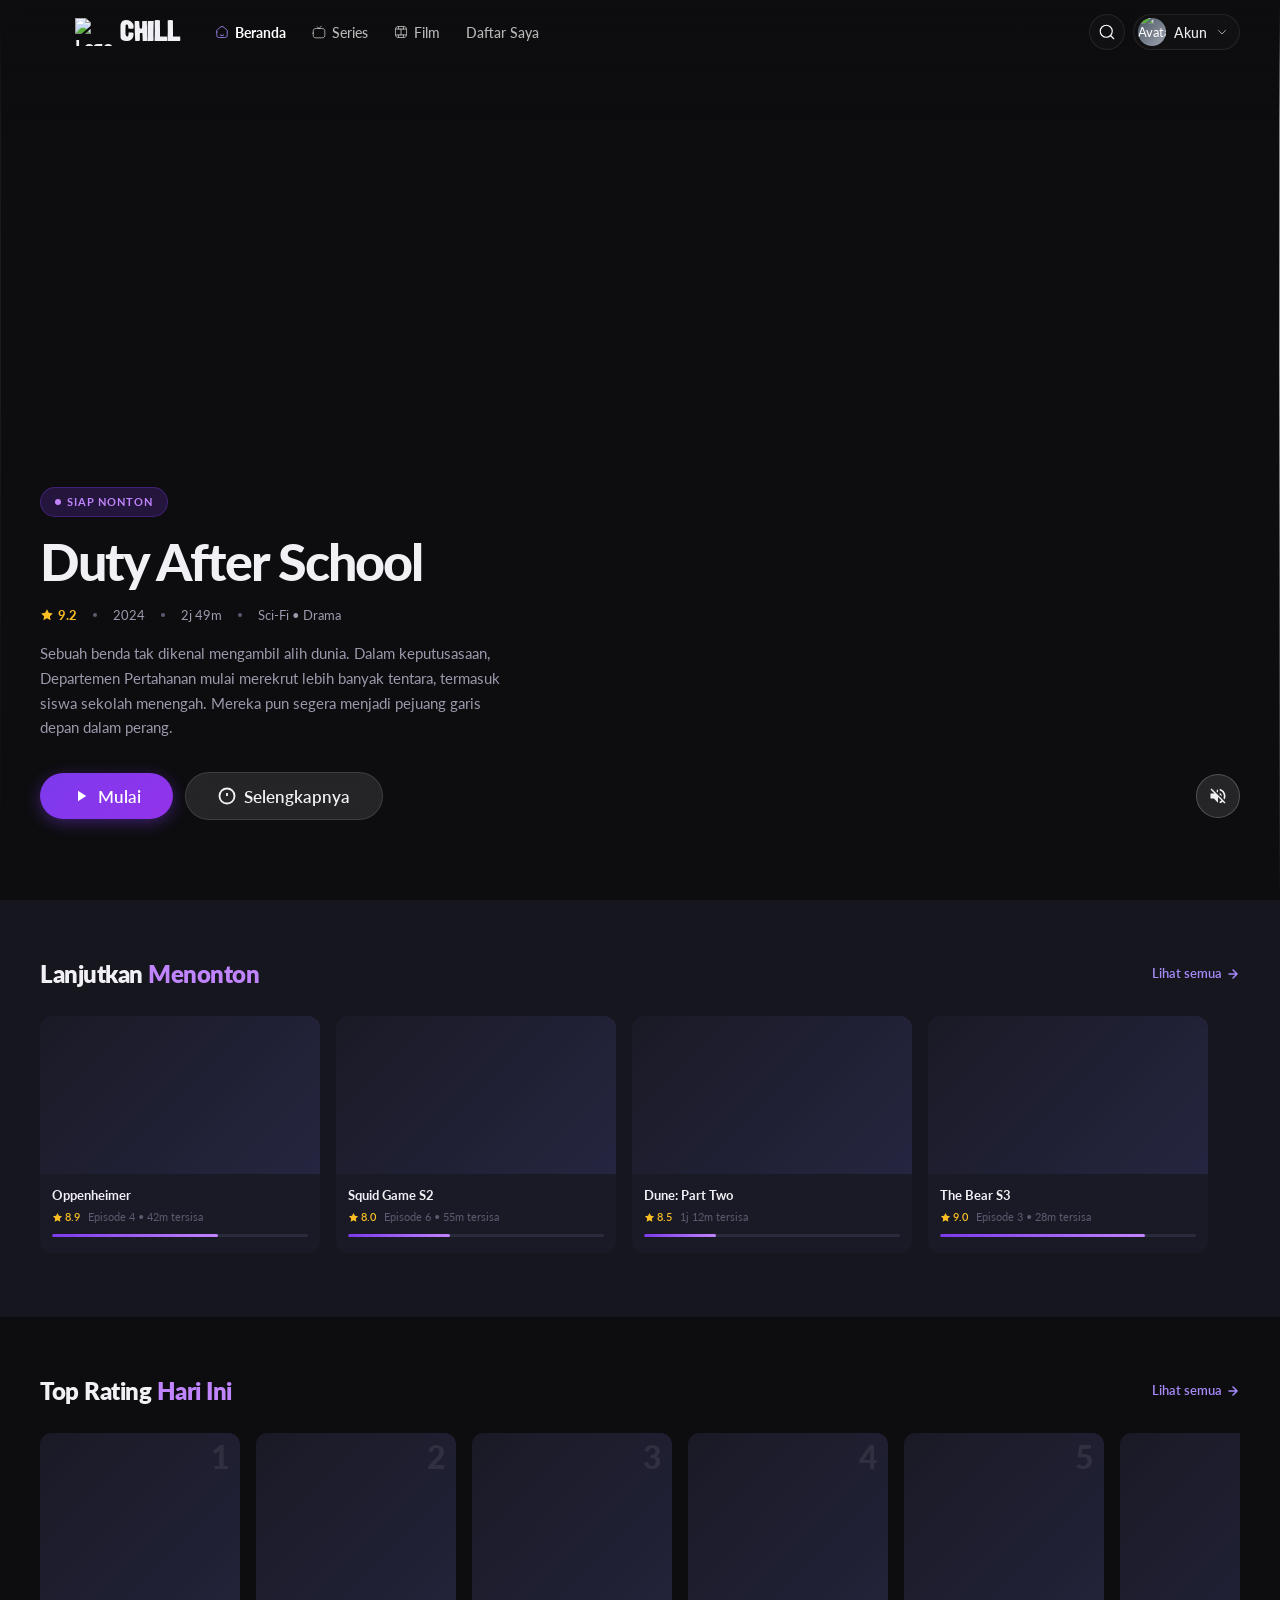
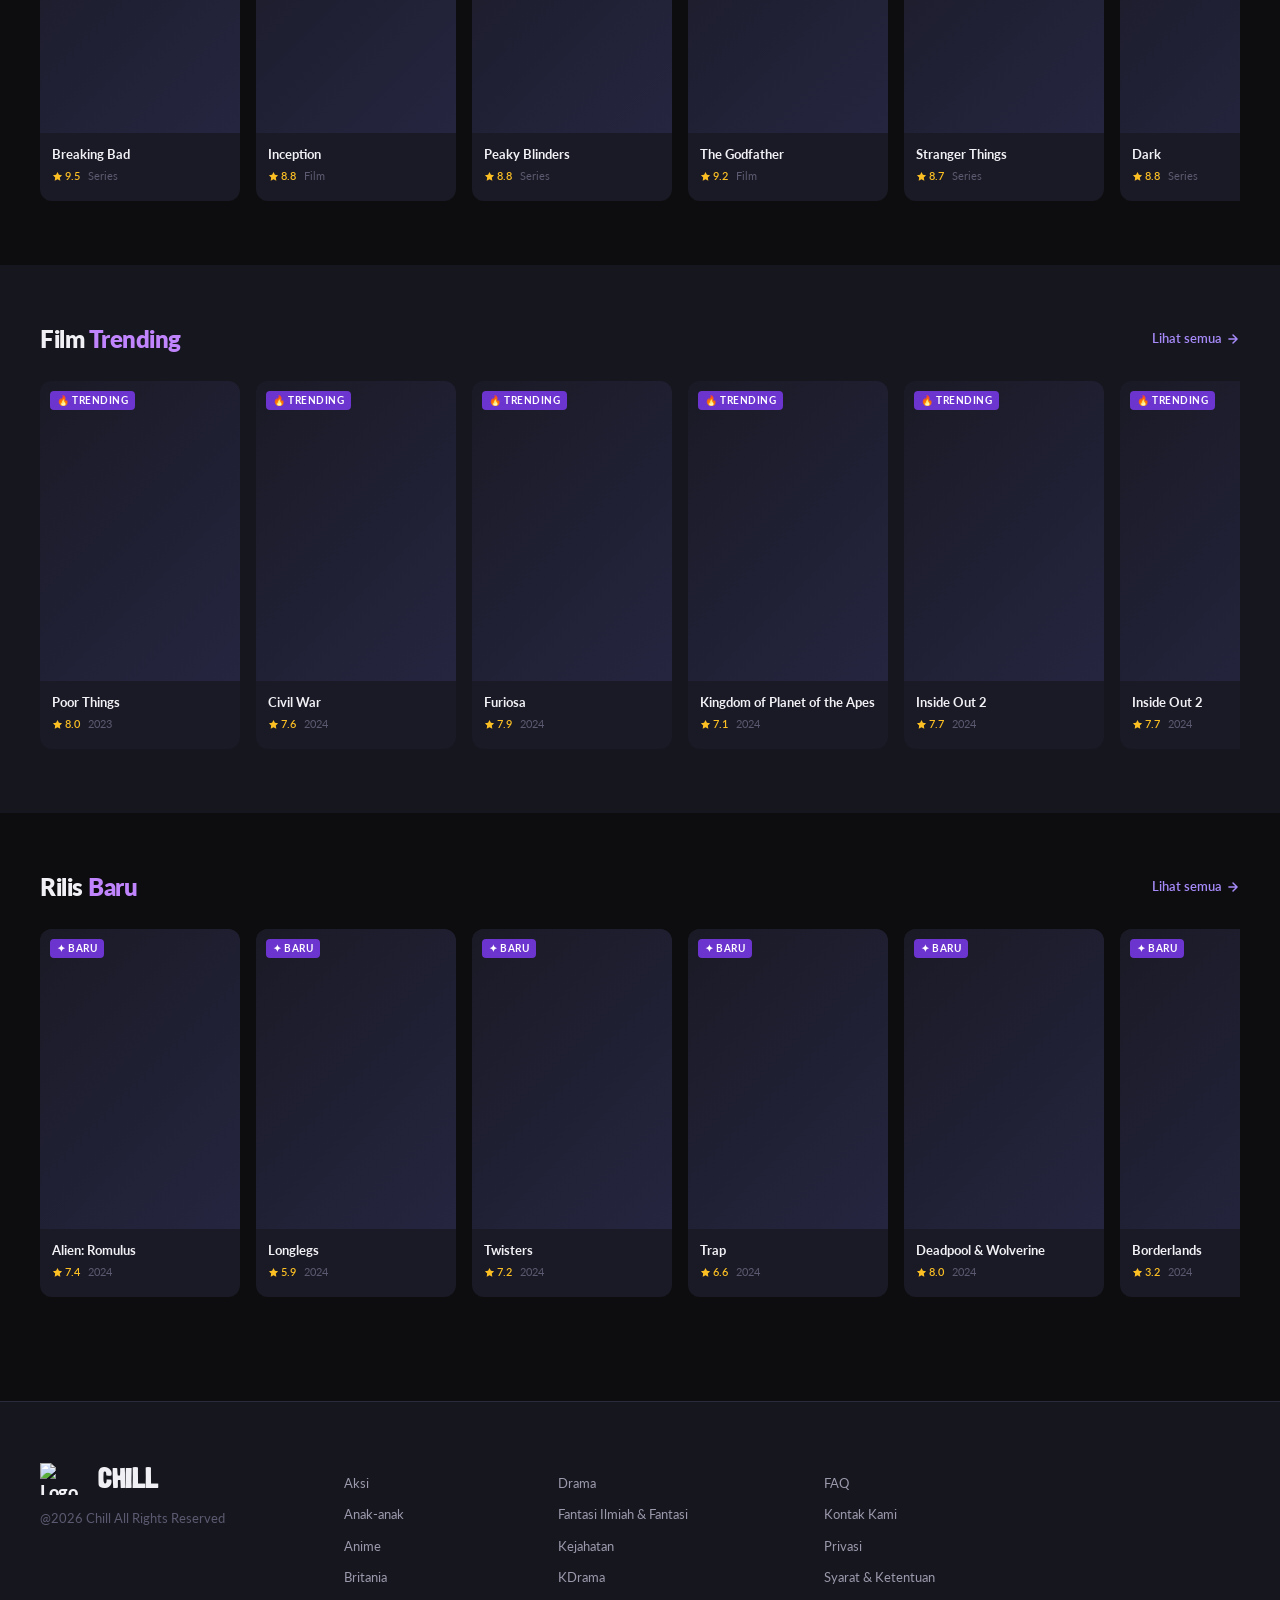
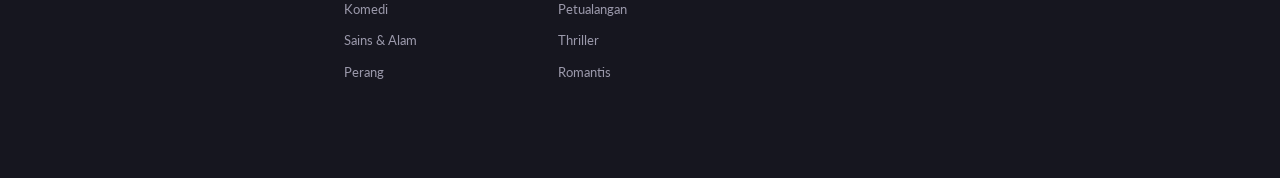
==== commit 388d58c0: "feat: add footer accordion toggle functionality and update footer styles" ====
--- a/home.html
+++ b/home.html
@@ -83,9 +83,7 @@
           <div class="profile-menu">
             <button class="header-account-trigger" id="profile-trigger" type="button" aria-label="Akun pengguna" aria-expanded="false" aria-controls="profile-dropdown" onclick="toggleProfileDropdown()">
               <span class="site-header__avatar" aria-hidden="true">
-                <svg viewBox="0 0 24 24" xmlns="http://www.w3.org/2000/svg">
-                  <path d="M12 12c2.7 0 4.8-2.1 4.8-4.8S14.7 2.4 12 2.4 7.2 4.5 7.2 7.2 9.3 12 12 12zm0 2.4c-3.2 0-9.6 1.6-9.6 4.8v2.4h19.2v-2.4c0-3.2-6.4-4.8-9.6-4.8z"/>
-                </svg>
+                <img src="./images/profile.png" alt="Avatar pengguna" />
               </span>
               <span class="header-account-trigger__label">Akun</span>
               <svg class="header-account-trigger__caret" viewBox="0 0 24 24" xmlns="http://www.w3.org/2000/svg" aria-hidden="true">
@@ -253,9 +251,6 @@
               <svg id="vol-icon-on" viewBox="0 0 24 24" style="display:none;" aria-hidden="true"><path d="M3 9v6h4l5 5V4L7 9H3zm13.5 3A4.5 4.5 0 0014 7.97v8.05c1.48-.73 2.5-2.25 2.5-4.02zM14 3.23v2.06c2.89.86 5 3.54 5 6.71s-2.11 5.85-5 6.71v2.06c4.01-.91 7-4.49 7-8.77s-2.99-7.86-7-8.77z"/></svg>
             </button>
           </div>
-          <div class="hero__age-rating" aria-label="Rating usia 18 tahun ke atas">
-            18+
-          </div>
         </div>
       </div>
     </section>
@@ -834,51 +829,55 @@
         <div class="site-footer__inner">
           <!-- Brand -->
           <div class="site-footer__brand">
-            <a href="#" class="logo" onclick="return false;" aria-label="Chill">
+            <a href="#" class="logo logo--footer" onclick="return false;" aria-label="Chill">
               <span class="logo__icon" aria-hidden="true">
-                 <img class="movie-card__thumb-img" src="./images/chill-vect.png" alt="" />
-                <!-- <svg viewBox="0 0 24 24" xmlns="http://www.w3.org/2000/svg"><path d="M8 5v14l11-7z"/></svg> -->
+                <img src="./images/chill-vect.png" alt="Logo Chill" />
               </span>
-              <span class="logo__text">CH<span>ILL</span></span>
+              <span class="logo__text">CHILL</span>
             </a>
-            <p class="site-footer__tagline">
-              Nikmati ribuan film dan series favorit kamu kapan saja, di mana saja.
+            <p class="site-footer__copyright">
+              @2026 Chill All Rights Reserved
             </p>
           </div>
 
-          <!-- Genre -->
-          <div class="site-footer__col">
-            <h3 class="site-footer__col-title">Genre Film</h3>
-            <nav class="site-footer__links" aria-label="Genre film">
+          <!-- Genre Section -->
+          <div class="site-footer__col site-footer__col--collapsible">
+            <button class="site-footer__col-title site-footer__col-toggle" type="button" onclick="toggleFooterSection(this)" aria-expanded="false" aria-controls="genre-links-footer">
+              Genre
+              <svg class="site-footer__col-chevron" viewBox="0 0 24 24" fill="none" stroke="currentColor" stroke-width="2" stroke-linecap="round" stroke-linejoin="round" aria-hidden="true"><path d="M9 6l6 6-6 6"/></svg>
+            </button>
+            <nav class="site-footer__links site-footer__links--grid site-footer__links--hidden" id="genre-links-footer" aria-label="Genre film">
               <a href="#" class="site-footer__link" onclick="return false;">Aksi</a>
               <a href="#" class="site-footer__link" onclick="return false;">Drama</a>
+              <a href="#" class="site-footer__link" onclick="return false;">Anak-anak</a>
+              <a href="#" class="site-footer__link" onclick="return false;">Fantasi Ilmiah &amp; Fantasi</a>
+              <a href="#" class="site-footer__link" onclick="return false;">Anime</a>
+              <a href="#" class="site-footer__link" onclick="return false;">Kejahatan</a>
+              <a href="#" class="site-footer__link" onclick="return false;">Britania</a>
+              <a href="#" class="site-footer__link" onclick="return false;">KDrama</a>
               <a href="#" class="site-footer__link" onclick="return false;">Komedi</a>
-              <a href="#" class="site-footer__link" onclick="return false;">Horor</a>
-              <a href="#" class="site-footer__link" onclick="return false;">Sci-Fi</a>
-              <a href="#" class="site-footer__link" onclick="return false;">Animasi</a>
+              <a href="#" class="site-footer__link" onclick="return false;">Petualangan</a>
+              <a href="#" class="site-footer__link" onclick="return false;">Sains &amp; Alam</a>
+              <a href="#" class="site-footer__link" onclick="return false;">Thriller</a>
+              <a href="#" class="site-footer__link" onclick="return false;">Perang</a>
+              <a href="#" class="site-footer__link" onclick="return false;">Romantis</a>
             </nav>
           </div>
 
-          <!-- Bantuan -->
-          <div class="site-footer__col">
-            <h3 class="site-footer__col-title">Bantuan</h3>
-            <nav class="site-footer__links" aria-label="Tautan bantuan">
+          <!-- Bantuan Section -->
+          <div class="site-footer__col site-footer__col--collapsible">
+            <button class="site-footer__col-title site-footer__col-toggle" type="button" onclick="toggleFooterSection(this)" aria-expanded="false" aria-controls="bantuan-links-footer">
+              Bantuan
+              <svg class="site-footer__col-chevron" viewBox="0 0 24 24" fill="none" stroke="currentColor" stroke-width="2" stroke-linecap="round" stroke-linejoin="round" aria-hidden="true"><path d="M9 6l6 6-6 6"/></svg>
+            </button>
+            <nav class="site-footer__links site-footer__links--hidden" id="bantuan-links-footer" aria-label="Tautan bantuan">
               <a href="#" class="site-footer__link" onclick="return false;">FAQ</a>
               <a href="#" class="site-footer__link" onclick="return false;">Kontak Kami</a>
-              <a href="#" class="site-footer__link" onclick="return false;">Kebijakan Privasi</a>
+              <a href="#" class="site-footer__link" onclick="return false;">Privasi</a>
               <a href="#" class="site-footer__link" onclick="return false;">Syarat &amp; Ketentuan</a>
             </nav>
           </div>
         </div>
-
-        <div class="site-footer__bottom">
-          <p class="site-footer__copy">
-            &copy; 2026 <span>CHILL</span>. Seluruh hak cipta dilindungi undang-undang.
-          </p>
-          <p class="site-footer__copy">
-            Dibuat dengan ❤ untuk para pecinta film
-          </p>
-        </div>
       </div>
     </footer>
 
--- a/style.css
+++ b/style.css
@@ -119,25 +119,38 @@
     .logo {
       display: inline-flex;
       align-items: center;
-      gap: 0;
+      gap: -4px;
       font-size: 1.125rem;
       font-weight: 900;
       letter-spacing: -0.02em;
       color: var(--color-text-primary);
-      user-select: none;
     }
     .logo__icon {
-      width: 88px;
+      width: 80px;
       height: 28px;
       display: flex;
-      align-items: center;
-      justify-content: center;
       flex-shrink: 0;
       overflow: hidden;
     }
-    .logo__icon svg { width: 20px; height: 20px; fill: white; }
-    .logo__icon img { width: 88px; height: 28px; object-fit: contain; object-position: left center; }
-    .logo__text { display: none; }
+    .logo__icon svg {
+      width: 20px;
+      height: 20px;
+      fill: white;
+    }
+    .logo__icon img { 
+      width: 80px; 
+      height: 28px; 
+      object-fit: contain; 
+      object-position: center;
+      margin-left: 35px;
+    }
+    .logo__text { 
+      display: inline;
+      font-family: "Londrina Solid", cursive;
+      font-size: var(--fs-logo);
+      font-weight: 900;
+      margin-left: 0;
+    }
     .logo__text span { color: var(--color-accent); }
 
     .card-logo {
@@ -933,14 +946,15 @@
       background: var(--color-bg-card);
     }
     .movie-card__thumb-placeholder {
-      width: 100%;
-      aspect-ratio: 2/3;
-      background: linear-gradient(135deg, var(--color-bg-card), #252540);
-      display: flex;
-      align-items: center;
-      justify-content: center;
-    }
-    .movie-card__thumb-placeholder svg { width: 40px; height: 40px; fill: var(--color-text-muted); opacity: 0.5; }
+       width: 100%;
+       aspect-ratio: 2/3;
+       background: linear-gradient(135deg, var(--color-bg-card), #252540);
+       display: flex;
+       align-items: center;
+       justify-content: center;
+       overflow: hidden;
+     }
+     .movie-card__thumb-placeholder svg { width: 40px; height: 40px; fill: var(--color-text-muted); opacity: 0.5; }
     .movie-card__info {
       padding: var(--sp-12) var(--sp-12) var(--sp-16);
     }
@@ -1005,16 +1019,16 @@
       border-radius: var(--radius-full);
     }
 
-    /* Wide card for continue watching */
-    .movie-card--wide {
-      flex: 0 0 280px;
-    }
-    .movie-card--wide .movie-card__thumb-placeholder {
-      aspect-ratio: 16/9;
-    }
-    .movie-card--wide .movie-card__thumb {
-      aspect-ratio: 16/9;
-    }
+     /* Wide card for continue watching */
+     .movie-card--wide {
+       flex: 0 0 280px;
+     }
+     .movie-card--wide .movie-card__thumb-placeholder {
+       aspect-ratio: 16/9;
+     }
+     .movie-card--wide .movie-card__thumb {
+       aspect-ratio: 16/9;
+     }
     .movie-card__play-overlay {
       position: absolute;
       inset: 0;
@@ -1062,133 +1076,227 @@
       gap: var(--sp-16);
     }
 
-    /* ============================================================
-       FOOTER
-    ============================================================ */
-    .site-footer {
-      background: var(--color-surface);
-      border-top: 1px solid var(--color-border);
-      padding: var(--sp-56) 0 var(--sp-32);
-      margin-top: var(--sp-40);
-    }
-    .site-footer__inner {
-      display: grid;
-      grid-template-columns: 240px 1fr 1fr;
-      gap: var(--sp-64);
-      margin-bottom: var(--sp-48);
-    }
-    .site-footer__brand {}
-    .site-footer__tagline {
-      font-size: var(--fs-sm);
-      color: var(--color-text-muted);
-      margin-top: var(--sp-14);
-      line-height: 1.6;
-    }
-    .site-footer__col-title {
-      font-size: var(--fs-xs);
-      font-weight: 700;
-      letter-spacing: 0.1em;
-      text-transform: uppercase;
-      color: var(--color-text-muted);
-      margin-bottom: var(--sp-20);
-    }
-    .site-footer__links {
-      display: flex;
-      flex-direction: column;
-      gap: var(--sp-12);
-    }
-    .site-footer__link {
-      font-size: var(--fs-sm);
-      color: var(--color-text-secondary);
-      transition: color 0.2s;
-      display: inline-block;
-    }
-    .site-footer__link:hover { color: var(--color-text-primary); }
-    .site-footer__bottom {
-      display: flex;
-      align-items: center;
-      justify-content: space-between;
-      padding-top: var(--sp-24);
-      border-top: 1px solid var(--color-border);
-    }
-    .site-footer__copy {
-      font-size: var(--fs-xs);
-      color: var(--color-text-muted);
-    }
-    .site-footer__copy span { color: var(--color-primary-light); }
+      /* ============================================================
+         FOOTER
+      ============================================================ */
+      .site-footer {
+        background: var(--color-surface);
+        border-top: 1px solid var(--color-border);
+        padding: var(--sp-56) 0 var(--sp-32);
+        margin-top: var(--sp-40);
+      }
+      .site-footer__inner {
+        display: grid;
+        grid-template-columns: 240px 1fr 1fr;
+        gap: var(--sp-64);
+        margin-bottom: var(--sp-48);
+      }
+      .site-footer__brand {}
+      .site-footer__brand .logo--footer {
+        display: inline-flex;
+        gap: var(--sp-8);
+      }
+      .site-footer__brand .logo__icon {
+        width: 50px;
+        height: 32px;
+      }
+      .site-footer__brand .logo__icon img {
+        width: 50px;
+        height: 32px;
+        object-fit: contain;
+        margin-left: 0;
+      }
+      .site-footer__brand .logo__text {
+        margin-left: 0;
+      }
+      .site-footer__tagline {
+        font-size: var(--fs-sm);
+        color: var(--color-text-muted);
+        margin-top: var(--sp-14);
+        line-height: 1.6;
+      }
+      .site-footer__copyright {
+        font-size: var(--fs-sm);
+        color: var(--color-text-muted);
+        margin-top: var(--sp-8);
+        line-height: 1.5;
+      }
+      .site-footer__col {
+        display: flex;
+        flex-direction: column;
+        gap: 0;
+      }
+      .site-footer__col--collapsible {}
+      .site-footer__col-title {
+        font-size: var(--fs-sm);
+        font-weight: 600;
+        letter-spacing: 0;
+        text-transform: none;
+        color: var(--color-text-primary);
+        margin-bottom: var(--sp-20);
+        text-transform: capitalize;
+      }
+      .site-footer__col-toggle {
+        display: none;
+      }
+      .site-footer__col-chevron {
+        width: 20px;
+        height: 20px;
+        flex-shrink: 0;
+        transition: transform 0.3s ease;
+        color: var(--color-text-secondary);
+      }
+      .site-footer__col-toggle[aria-expanded="true"] .site-footer__col-chevron {
+        transform: rotate(90deg);
+      }
+      .site-footer__links {
+        display: grid;
+        grid-template-columns: 1fr;
+        gap: var(--sp-12);
+        max-height: 500px;
+        overflow: hidden;
+        transition: max-height 0.3s ease, padding 0.3s ease;
+      }
+      .site-footer__links--grid {
+        grid-template-columns: 1fr 1fr;
+      }
+      .site-footer__links--hidden {
+        max-height: 500px;
+        padding: var(--sp-16) 0;
+      }
+      .site-footer__link {
+        font-size: var(--fs-sm);
+        color: var(--color-text-secondary);
+        transition: color 0.2s;
+        display: inline-block;
+      }
+      .site-footer__link:hover { color: var(--color-text-primary); }
+      .site-footer__bottom {
+        display: flex;
+        align-items: center;
+        justify-content: space-between;
+        padding-top: var(--sp-24);
+        border-top: 1px solid var(--color-border);
+      }
+      .site-footer__copy {
+        font-size: var(--fs-xs);
+        color: var(--color-text-muted);
+      }
+      .site-footer__copy span { color: var(--color-primary-light); }
 
     /* ============================================================
        RESPONSIVE – TABLET (≤1024px)
     ============================================================ */
-    @media (max-width: 1024px) {
-      :root {
-        --sp-40: 1.5rem;
-      }
-      .site-header__left { gap: var(--sp-16); }
-      .site-nav { display: none; }
-      .header-account-trigger__label,
-      .header-account-trigger__caret,
-      .header-icon-control { display: none; }
-      .hamburger { display: flex; }
-      .mobile-nav { display: flex; }
-
-      .site-footer__inner {
-        grid-template-columns: 1fr 1fr;
-        gap: var(--sp-40);
-      }
-      .site-footer__brand { grid-column: 1 / -1; }
-    }
+     @media (max-width: 1024px) {
+       :root {
+         --sp-40: 1.5rem;
+       }
+       .site-header__left { gap: var(--sp-16); }
+       .site-nav { display: none; }
+       .header-account-trigger__label,
+       .header-account-trigger__caret,
+       .header-icon-control { display: none; }
+       .hamburger { display: flex; }
+       .mobile-nav { display: flex; }
+
+        .site-footer__inner {
+          grid-template-columns: 1fr 1fr;
+          gap: var(--sp-40);
+        }
+      }
 
     /* ============================================================
        RESPONSIVE – MOBILE (≤768px)
     ============================================================ */
-    @media (max-width: 768px) {
-      :root {
-        --fs-4xl: 2.25rem;
-        --fs-3xl: 1.875rem;
-        --fs-2xl: 1.5rem;
-        --sp-40: 1rem;
-        --header-h: 56px;
-      }
-
-      .logo__icon { width: 76px; height: 24px; }
-      .logo__icon img { width: 76px; height: 24px; }
-
-      .site-header__right { gap: 6px; }
-      .site-header { padding: 0 var(--sp-20); }
-
-      .auth-card {
-        padding: var(--sp-24) var(--sp-20);
-      }
-
-       .hero { min-height: 100svh; padding-bottom: var(--sp-64); }
-       .hero__title { font-size: var(--fs-3xl); letter-spacing: -1px; max-width: 100%; }
-       .hero__desc { display: none; }
-       .hero__actions { flex-wrap: nowrap; }
-       .hero__volume { display: flex; }
-       .hero__age-rating { display: flex; }
-
-
-      .container { padding: 0 var(--sp-16); }
-
-      .section__title { font-size: var(--fs-lg); }
-
-      .movie-card { flex: 0 0 150px; }
-      .movie-card--wide { flex: 0 0 240px; }
-
-      .site-footer__inner {
-        grid-template-columns: 1fr;
-        gap: var(--sp-32);
-      }
-      .site-footer__bottom {
-        flex-direction: column;
-        gap: var(--sp-12);
-        text-align: center;
-      }
-
-      .hero__content { padding: 0 var(--sp-20); }
-      .site-header { padding: 0 var(--sp-20); }
-    }
+     @media (max-width: 768px) {
+       :root {
+         --fs-4xl: 2.25rem;
+         --fs-3xl: 1.875rem;
+         --fs-2xl: 1.5rem;
+         --sp-40: 1rem;
+         --header-h: 56px;
+       }
+
+        .logo__icon {
+          width: 70px;
+          height: 24px;
+        }
+        .logo__icon img {
+          width: 70px;
+          height: 24px;
+          margin-left: 0;
+        }
+        
+         .logo__text {
+           display: none;
+         }
+
+        .site-header__inner {
+          justify-content: flex-start;
+        }
+        .site-header__logo {
+          flex: 1;
+        }
+        .site-header__right { gap: 6px; }
+        .site-header { padding: 0 var(--sp-20); }
+
+       .auth-card {
+         padding: var(--sp-24) var(--sp-20);
+       }
+
+        .hero { min-height: 100svh; padding-bottom: var(--sp-64); }
+        .hero__title { font-size: var(--fs-3xl); letter-spacing: -1px; max-width: 100%; }
+        .hero__desc { display: none; }
+        .hero__actions { flex-wrap: nowrap; }
+        .hero__volume { display: flex; }
+        .hero__age-rating { display: flex; }
+
+
+       .container { padding: 0 var(--sp-16); }
+
+       .section__title { font-size: var(--fs-lg); }
+
+       .movie-card { flex: 0 0 150px; }
+       .movie-card--wide { flex: 0 0 240px; }
+
+       .site-footer__inner {
+         grid-template-columns: 1fr;
+         gap: var(--sp-32);
+       }
+       .site-footer__col-toggle {
+         display: flex;
+         align-items: center;
+         justify-content: space-between;
+         width: 100%;
+         font-size: var(--fs-base);
+         font-weight: 600;
+         color: var(--color-text-primary);
+         padding: var(--sp-16) 0;
+         background: none;
+         border: none;
+         cursor: pointer;
+         border-bottom: 1px solid var(--color-border);
+         transition: color 0.2s;
+       }
+       .site-footer__col-toggle:hover {
+         color: var(--color-accent);
+       }
+       .site-footer__links--hidden {
+         max-height: 0;
+         padding: 0;
+       }
+       .site-footer__links--grid {
+         grid-template-columns: 1fr;
+       }
+       .site-footer__bottom {
+         flex-direction: column;
+         gap: var(--sp-12);
+         text-align: center;
+       }
+
+       .hero__content { padding: 0 var(--sp-20); }
+       .site-header { padding: 0 var(--sp-20); }
+     }
 
     @media (max-width: 480px) {
       .hero__actions .btn { padding: var(--sp-10) var(--sp-20); font-size: var(--fs-sm); }
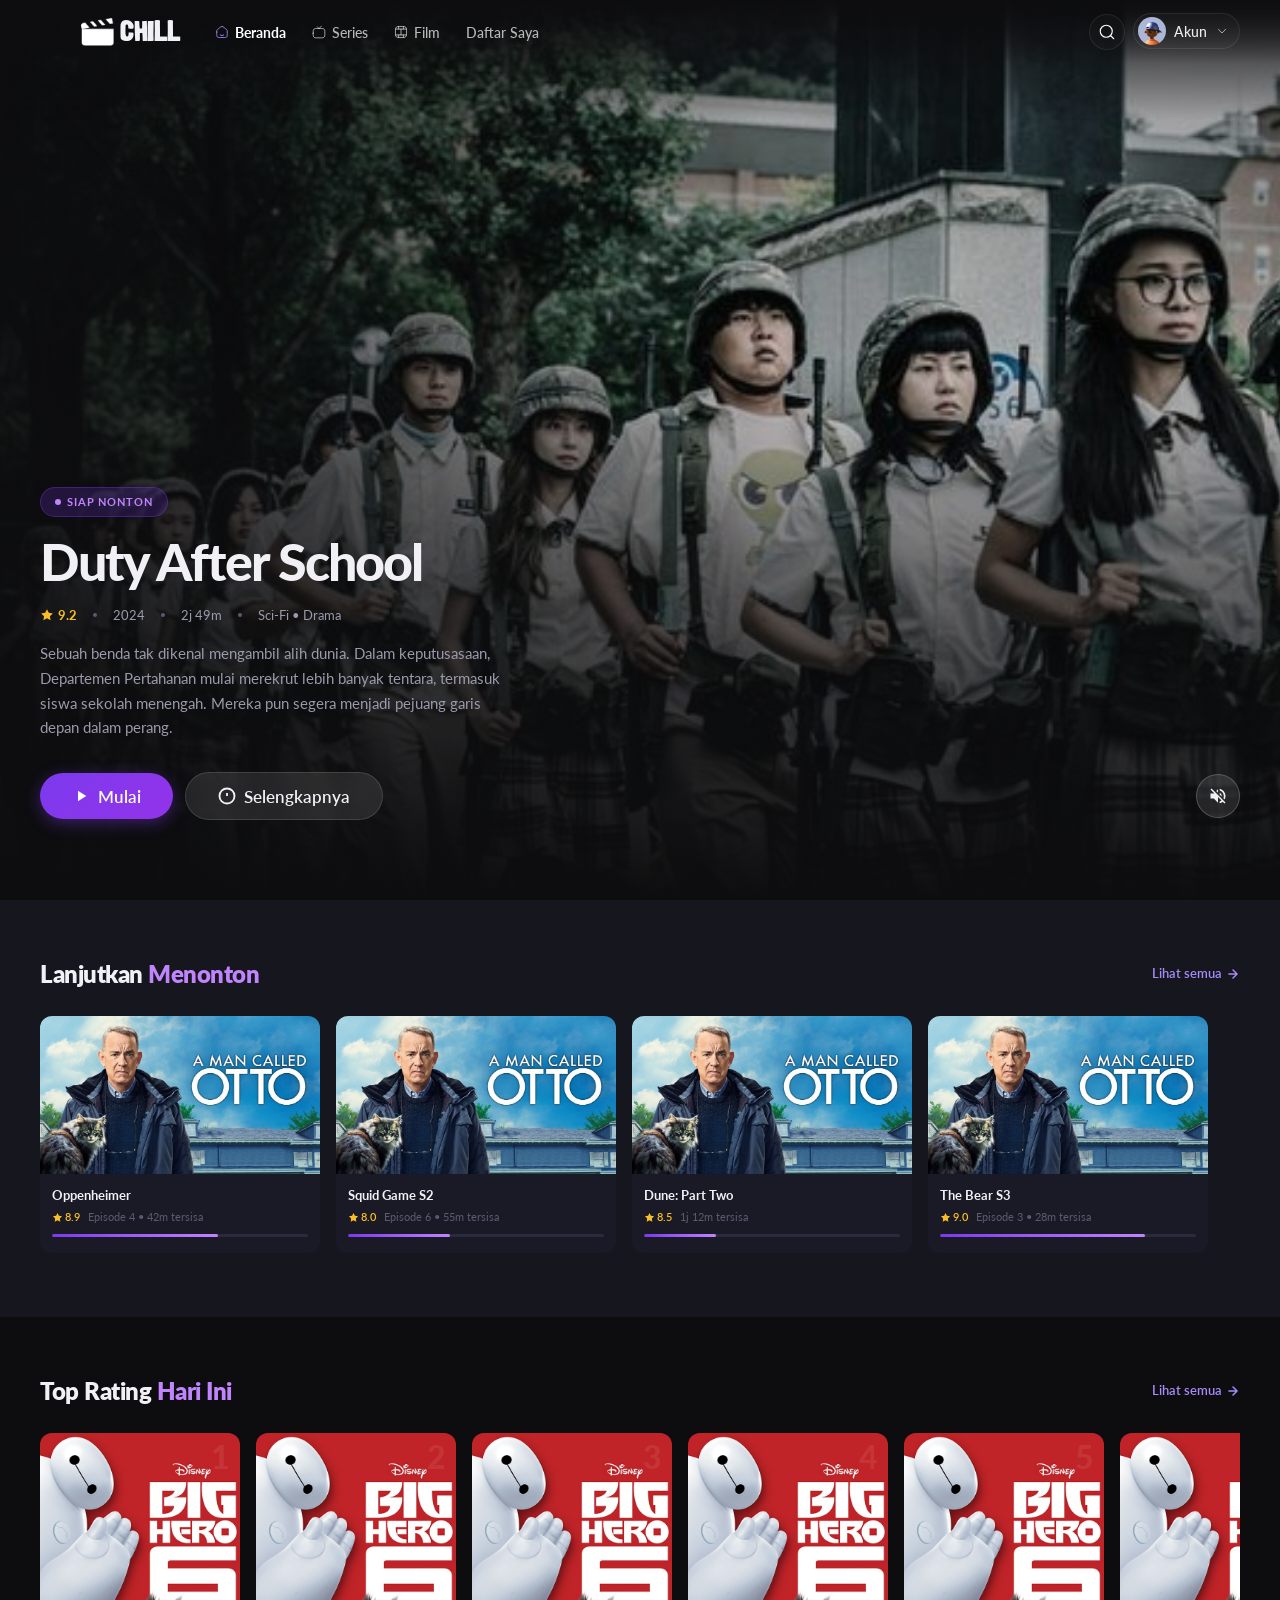
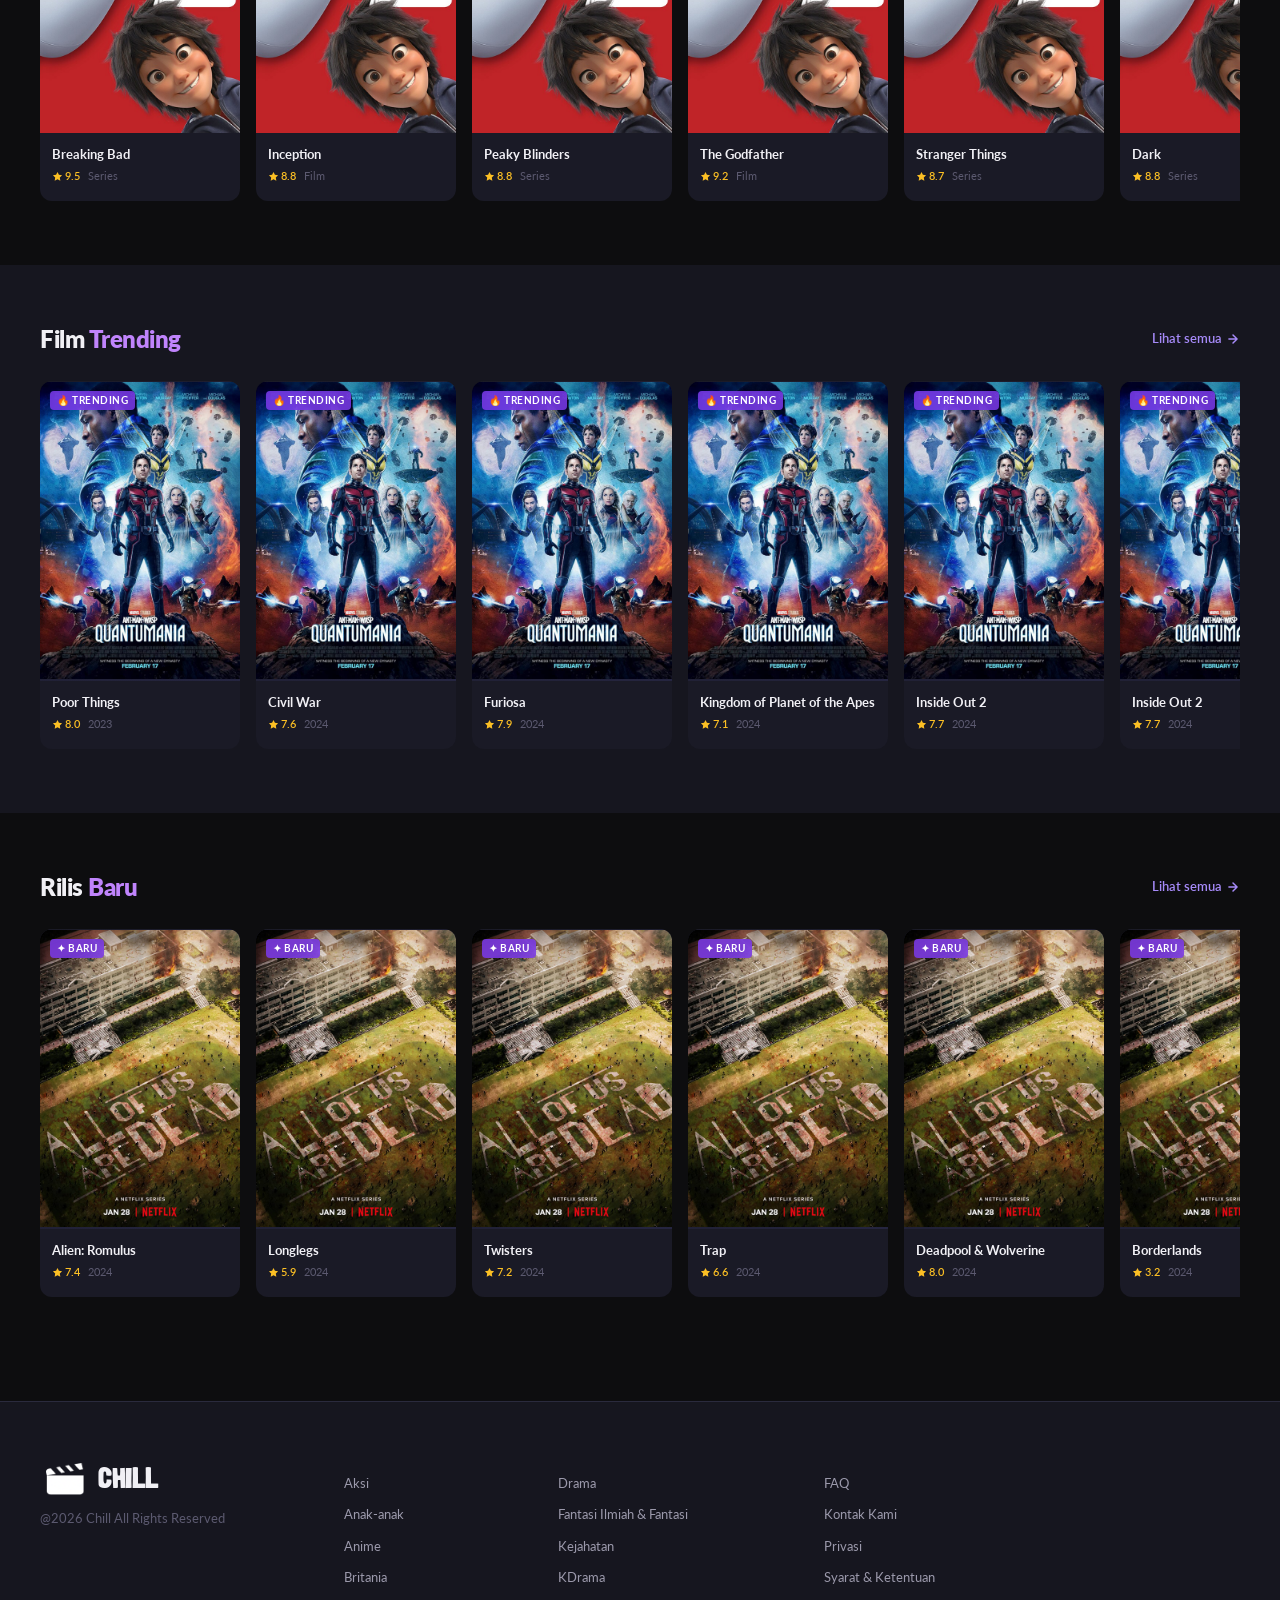
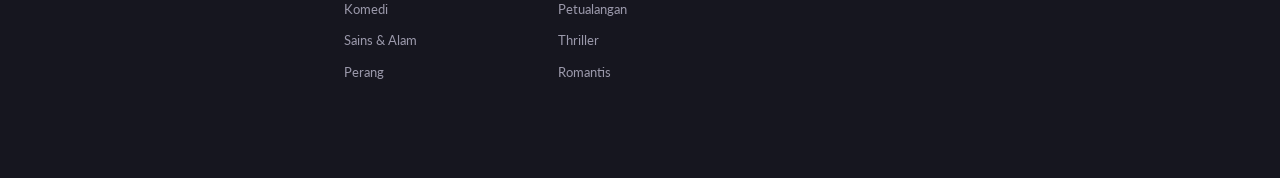
==== commit 6fcd25e1: "Refactor code structure for improved readability and maintainability" ====
--- a/home.html
+++ b/home.html
@@ -36,7 +36,7 @@
         <div class="site-header__left">
           <a href="#" class="logo" onclick="return false;" aria-label="Chill – Beranda">
             <span class="logo__icon" aria-hidden="true">
-              <img src="./images/chill-vect.png" alt="Logo Chill" />
+              <img src="./assets/images/chill-vect.png" alt="Logo Chill" />
             </span>
             <span class="logo__text">CHILL</span>
           </a>
@@ -83,7 +83,7 @@
           <div class="profile-menu">
             <button class="header-account-trigger" id="profile-trigger" type="button" aria-label="Akun pengguna" aria-expanded="false" aria-controls="profile-dropdown" onclick="toggleProfileDropdown()">
               <span class="site-header__avatar" aria-hidden="true">
-                <img src="./images/profile.png" alt="Avatar pengguna" />
+                <img src="./assets/images/profile.png" alt="Avatar pengguna" />
               </span>
               <span class="header-account-trigger__label">Akun</span>
               <svg class="header-account-trigger__caret" viewBox="0 0 24 24" xmlns="http://www.w3.org/2000/svg" aria-hidden="true">
@@ -210,7 +210,7 @@
       <div class="hero__bg" aria-hidden="true">
         <!-- Cinematic hero background -->
         <!-- <svg class="hero__bg-img" viewBox="0 0 1440 900" xmlns="./images/hero-bg.svg" preserveAspectRatio="xMidYMid slice"> -->
-        <img class="hero__bg-img" src="./images/beranda.png" alt="" />
+        <img class="hero__bg-img" src="./assets/images/beranda.png" alt="" />
         </svg>
         <div class="hero__bg-gradient"></div>
       </div>
@@ -270,7 +270,7 @@
           <!-- Card 1 -->
           <article class="movie-card movie-card--wide" role="listitem">
             <div class="movie-card__thumb-placeholder" aria-hidden="true">
-              <img class="movie-card__thumb-img" src="./images/lanjutfilm.png" alt="" />
+              <img class="movie-card__thumb-img" src="./assets/images/lanjutfilm.png" alt="" />
               <!-- <svg viewBox="0 0 24 24" xmlns="http://www.w3.org/2000/svg"><path d="M18 3v2h-2V3H8v2H6V3H4v18h2v-2h2v2h8v-2h2v2h2V3h-2zM8 17H6v-2h2v2zm0-4H6v-2h2v2zm0-4H6V7h2v2zm10 8h-2v-2h2v2zm0-4h-2v-2h2v2zm0-4h-2V7h2v2z"/></svg> -->
             </div>
             <div class="movie-card__play-overlay" aria-hidden="true">
@@ -296,7 +296,7 @@
           <!-- Card 2 -->
           <article class="movie-card movie-card--wide" role="listitem">
             <div class="movie-card__thumb-placeholder" aria-hidden="true">
-              <img class="movie-card__thumb-img" src="./images/lanjutfilm.png" alt="" />
+              <img class="movie-card__thumb-img" src="./assets/images/lanjutfilm.png" alt="" />
               <!-- <svg viewBox="0 0 24 24" xmlns="http://www.w3.org/2000/svg"><path d="M18 3v2h-2V3H8v2H6V3H4v18h2v-2h2v2h8v-2h2v2h2V3h-2zM8 17H6v-2h2v2zm0-4H6v-2h2v2zm0-4H6V7h2v2zm10 8h-2v-2h2v2zm0-4h-2v-2h2v2zm0-4h-2V7h2v2z"/></svg> -->
             </div>
             <div class="movie-card__play-overlay" aria-hidden="true">
@@ -322,7 +322,7 @@
           <!-- Card 3 -->
           <article class="movie-card movie-card--wide" role="listitem">
             <div class="movie-card__thumb-placeholder" aria-hidden="true">
-              <img class="movie-card__thumb-img" src="./images/lanjutfilm.png" alt="" />
+              <img class="movie-card__thumb-img" src="./assets/images/lanjutfilm.png" alt="" />
               <!-- <svg viewBox="0 0 24 24" xmlns="http://www.w3.org/2000/svg"><path d="M18 3v2h-2V3H8v2H6V3H4v18h2v-2h2v2h8v-2h2v2h2V3h-2zM8 17H6v-2h2v2zm0-4H6v-2h2v2zm0-4H6V7h2v2zm10 8h-2v-2h2v2zm0-4h-2v-2h2v2zm0-4h-2V7h2v2z"/></svg> -->
             </div>
             <div class="movie-card__play-overlay" aria-hidden="true">
@@ -348,7 +348,7 @@
           <!-- Card 4 -->
           <article class="movie-card movie-card--wide" role="listitem">
             <div class="movie-card__thumb-placeholder" aria-hidden="true">
-              <img class="movie-card__thumb-img" src="./images/lanjutfilm.png" alt="" />
+              <img class="movie-card__thumb-img" src="./assets/images/lanjutfilm.png" alt="" />
               <!-- <svg viewBox="0 0 24 24" xmlns="http://www.w3.org/2000/svg"><path d="M18 3v2h-2V3H8v2H6V3H4v18h2v-2h2v2h8v-2h2v2h2V3h-2zM8 17H6v-2h2v2zm0-4H6v-2h2v2zm0-4H6V7h2v2zm10 8h-2v-2h2v2zm0-4h-2v-2h2v2zm0-4h-2V7h2v2z"/></svg> -->
             </div>
             <div class="movie-card__play-overlay" aria-hidden="true">
@@ -390,7 +390,7 @@
           <article class="movie-card" role="listitem">
             <span class="movie-card__rank" aria-hidden="true">1</span>
             <div class="movie-card__thumb-placeholder" aria-hidden="true">
-              <img class="movie-card__thumb-img" src="./images/toprating.png" alt="" />
+              <img class="movie-card__thumb-img" src="./assets/images/toprating.png" alt="" />
               <!-- <svg viewBox="0 0 24 24" xmlns="http://www.w3.org/2000/svg"><path d="M18 3v2h-2V3H8v2H6V3H4v18h2v-2h2v2h8v-2h2v2h2V3h-2zM8 17H6v-2h2v2zm0-4H6v-2h2v2zm0-4H6V7h2v2zm10 8h-2v-2h2v2zm0-4h-2v-2h2v2zm0-4h-2V7h2v2z"/></svg> -->
             </div>
             <div class="movie-card__play-overlay" aria-hidden="true">
@@ -414,7 +414,7 @@
           <article class="movie-card" role="listitem">
             <span class="movie-card__rank" aria-hidden="true">2</span>
             <div class="movie-card__thumb-placeholder" aria-hidden="true">
-              <img class="movie-card__thumb-img" src="./images/toprating.png" alt="" />
+              <img class="movie-card__thumb-img" src="./assets/images/toprating.png" alt="" />
             </div>
             <div class="movie-card__play-overlay" aria-hidden="true">
               <div class="movie-card__play-btn">
@@ -437,7 +437,7 @@
           <article class="movie-card" role="listitem">
             <span class="movie-card__rank" aria-hidden="true">3</span>
             <div class="movie-card__thumb-placeholder" aria-hidden="true">
-              <img class="movie-card__thumb-img" src="./images/toprating.png" alt="" />
+              <img class="movie-card__thumb-img" src="./assets/images/toprating.png" alt="" />
             </div>
             <div class="movie-card__play-overlay" aria-hidden="true">
               <div class="movie-card__play-btn">
@@ -460,7 +460,7 @@
           <article class="movie-card" role="listitem">
             <span class="movie-card__rank" aria-hidden="true">4</span>
             <div class="movie-card__thumb-placeholder" aria-hidden="true">
-              <img class="movie-card__thumb-img" src="./images/toprating.png" alt="" />
+              <img class="movie-card__thumb-img" src="./assets/images/toprating.png" alt="" />
             </div>
             <div class="movie-card__play-overlay" aria-hidden="true">
               <div class="movie-card__play-btn">
@@ -483,7 +483,7 @@
           <article class="movie-card" role="listitem">
             <span class="movie-card__rank" aria-hidden="true">5</span>
             <div class="movie-card__thumb-placeholder" aria-hidden="true">
-              <img class="movie-card__thumb-img" src="./images/toprating.png" alt="" />
+              <img class="movie-card__thumb-img" src="./assets/images/toprating.png" alt="" />
             </div>
             <div class="movie-card__play-overlay" aria-hidden="true">
               <div class="movie-card__play-btn">
@@ -506,7 +506,7 @@
           <article class="movie-card" role="listitem">
             <span class="movie-card__rank" aria-hidden="true">6</span>
             <div class="movie-card__thumb-placeholder" aria-hidden="true">
-              <img class="movie-card__thumb-img" src="./images/toprating.png" alt="" />
+              <img class="movie-card__thumb-img" src="./assets/images/toprating.png" alt="" />
             </div>
             <div class="movie-card__play-overlay" aria-hidden="true">
               <div class="movie-card__play-btn">
@@ -543,7 +543,7 @@
           <article class="movie-card" role="listitem">
             <span class="movie-card__badge" aria-label="Trending">🔥 Trending</span>
             <div class="movie-card__thumb-placeholder" aria-hidden="true">
-               <img class="movie-card__thumb-img" src="./images/trending.png" alt="" />
+               <img class="movie-card__thumb-img" src="./assets/images/trending.png" alt="" />
             </div>
             <div class="movie-card__play-overlay" aria-hidden="true">
               <div class="movie-card__play-btn">
@@ -565,7 +565,7 @@
           <article class="movie-card" role="listitem">
             <span class="movie-card__badge" aria-label="Trending">🔥 Trending</span>
             <div class="movie-card__thumb-placeholder" aria-hidden="true">
-               <img class="movie-card__thumb-img" src="./images/trending.png" alt="" />
+               <img class="movie-card__thumb-img" src="./assets/images/trending.png" alt="" />
             </div>
             <div class="movie-card__play-overlay" aria-hidden="true">
               <div class="movie-card__play-btn">
@@ -587,7 +587,7 @@
           <article class="movie-card" role="listitem">
             <span class="movie-card__badge" aria-label="Trending">🔥 Trending</span>
             <div class="movie-card__thumb-placeholder" aria-hidden="true">
-               <img class="movie-card__thumb-img" src="./images/trending.png" alt="" />
+               <img class="movie-card__thumb-img" src="./assets/images/trending.png" alt="" />
             </div>
             <div class="movie-card__play-overlay" aria-hidden="true">
               <div class="movie-card__play-btn">
@@ -609,7 +609,7 @@
           <article class="movie-card" role="listitem">
             <span class="movie-card__badge" aria-label="Trending">🔥 Trending</span>
             <div class="movie-card__thumb-placeholder" aria-hidden="true">
-               <img class="movie-card__thumb-img" src="./images/trending.png" alt="" />
+               <img class="movie-card__thumb-img" src="./assets/images/trending.png" alt="" />
             </div>
             <div class="movie-card__play-overlay" aria-hidden="true">
               <div class="movie-card__play-btn">
@@ -631,7 +631,7 @@
           <article class="movie-card" role="listitem">
             <span class="movie-card__badge" aria-label="Trending">🔥 Trending</span>
             <div class="movie-card__thumb-placeholder" aria-hidden="true">
-               <img class="movie-card__thumb-img" src="./images/trending.png" alt="" />
+               <img class="movie-card__thumb-img" src="./assets/images/trending.png" alt="" />
             </div>
             <div class="movie-card__play-overlay" aria-hidden="true">
               <div class="movie-card__play-btn">
@@ -653,7 +653,7 @@
           <article class="movie-card" role="listitem">
             <span class="movie-card__badge" aria-label="Trending">🔥 Trending</span>
             <div class="movie-card__thumb-placeholder" aria-hidden="true">
-               <img class="movie-card__thumb-img" src="./images/trending.png" alt="" />
+               <img class="movie-card__thumb-img" src="./assets/images/trending.png" alt="" />
             </div>
             <div class="movie-card__play-overlay" aria-hidden="true">
               <div class="movie-card__play-btn">
@@ -690,7 +690,7 @@
           <article class="movie-card" role="listitem">
             <span class="movie-card__badge" aria-label="Baru">✦ Baru</span>
             <div class="movie-card__thumb-placeholder" aria-hidden="true">
-               <img class="movie-card__thumb-img" src="./images/rilisbaru.png" alt="" />
+               <img class="movie-card__thumb-img" src="./assets/images/rilisbaru.png" alt="" />
             </div>
             <div class="movie-card__play-overlay" aria-hidden="true">
               <div class="movie-card__play-btn">
@@ -712,7 +712,7 @@
           <article class="movie-card" role="listitem">
             <span class="movie-card__badge" aria-label="Baru">✦ Baru</span>
             <div class="movie-card__thumb-placeholder" aria-hidden="true">
-              <img class="movie-card__thumb-img" src="./images/rilisbaru.png" alt="" />
+              <img class="movie-card__thumb-img" src="./assets/images/rilisbaru.png" alt="" />
             </div>
             <div class="movie-card__play-overlay" aria-hidden="true">
               <div class="movie-card__play-btn">
@@ -734,7 +734,7 @@
           <article class="movie-card" role="listitem">
             <span class="movie-card__badge" aria-label="Baru">✦ Baru</span>
             <div class="movie-card__thumb-placeholder" aria-hidden="true">
-              <img class="movie-card__thumb-img" src="./images/rilisbaru.png" alt="" />
+              <img class="movie-card__thumb-img" src="./assets/images/rilisbaru.png" alt="" />
             </div>
             <div class="movie-card__play-overlay" aria-hidden="true">
               <div class="movie-card__play-btn">
@@ -756,7 +756,7 @@
           <article class="movie-card" role="listitem">
             <span class="movie-card__badge" aria-label="Baru">✦ Baru</span>
             <div class="movie-card__thumb-placeholder" aria-hidden="true">
-              <img class="movie-card__thumb-img" src="./images/rilisbaru.png" alt="" />
+              <img class="movie-card__thumb-img" src="./assets/images/rilisbaru.png" alt="" />
             </div>
             <div class="movie-card__play-overlay" aria-hidden="true">
               <div class="movie-card__play-btn">
@@ -778,7 +778,7 @@
           <article class="movie-card" role="listitem">
             <span class="movie-card__badge" aria-label="Baru">✦ Baru</span>
             <div class="movie-card__thumb-placeholder" aria-hidden="true">
-              <img class="movie-card__thumb-img" src="./images/rilisbaru.png" alt="" />
+              <img class="movie-card__thumb-img" src="./assets/images/rilisbaru.png" alt="" />
             </div>
             <div class="movie-card__play-overlay" aria-hidden="true">
               <div class="movie-card__play-btn">
@@ -800,7 +800,7 @@
           <article class="movie-card" role="listitem">
             <span class="movie-card__badge" aria-label="Baru">✦ Baru</span>
             <div class="movie-card__thumb-placeholder" aria-hidden="true">
-              <img class="movie-card__thumb-img" src="./images/rilisbaru.png" alt="" />
+              <img class="movie-card__thumb-img" src="./assets/images/rilisbaru.png" alt="" />
             </div>
             <div class="movie-card__play-overlay" aria-hidden="true">
               <div class="movie-card__play-btn">
@@ -831,7 +831,7 @@
           <div class="site-footer__brand">
             <a href="#" class="logo logo--footer" onclick="return false;" aria-label="Chill">
               <span class="logo__icon" aria-hidden="true">
-                <img src="./images/chill-vect.png" alt="Logo Chill" />
+                <img src="./assets/images/chill-vect.png" alt="Logo Chill" />
               </span>
               <span class="logo__text">CHILL</span>
             </a>
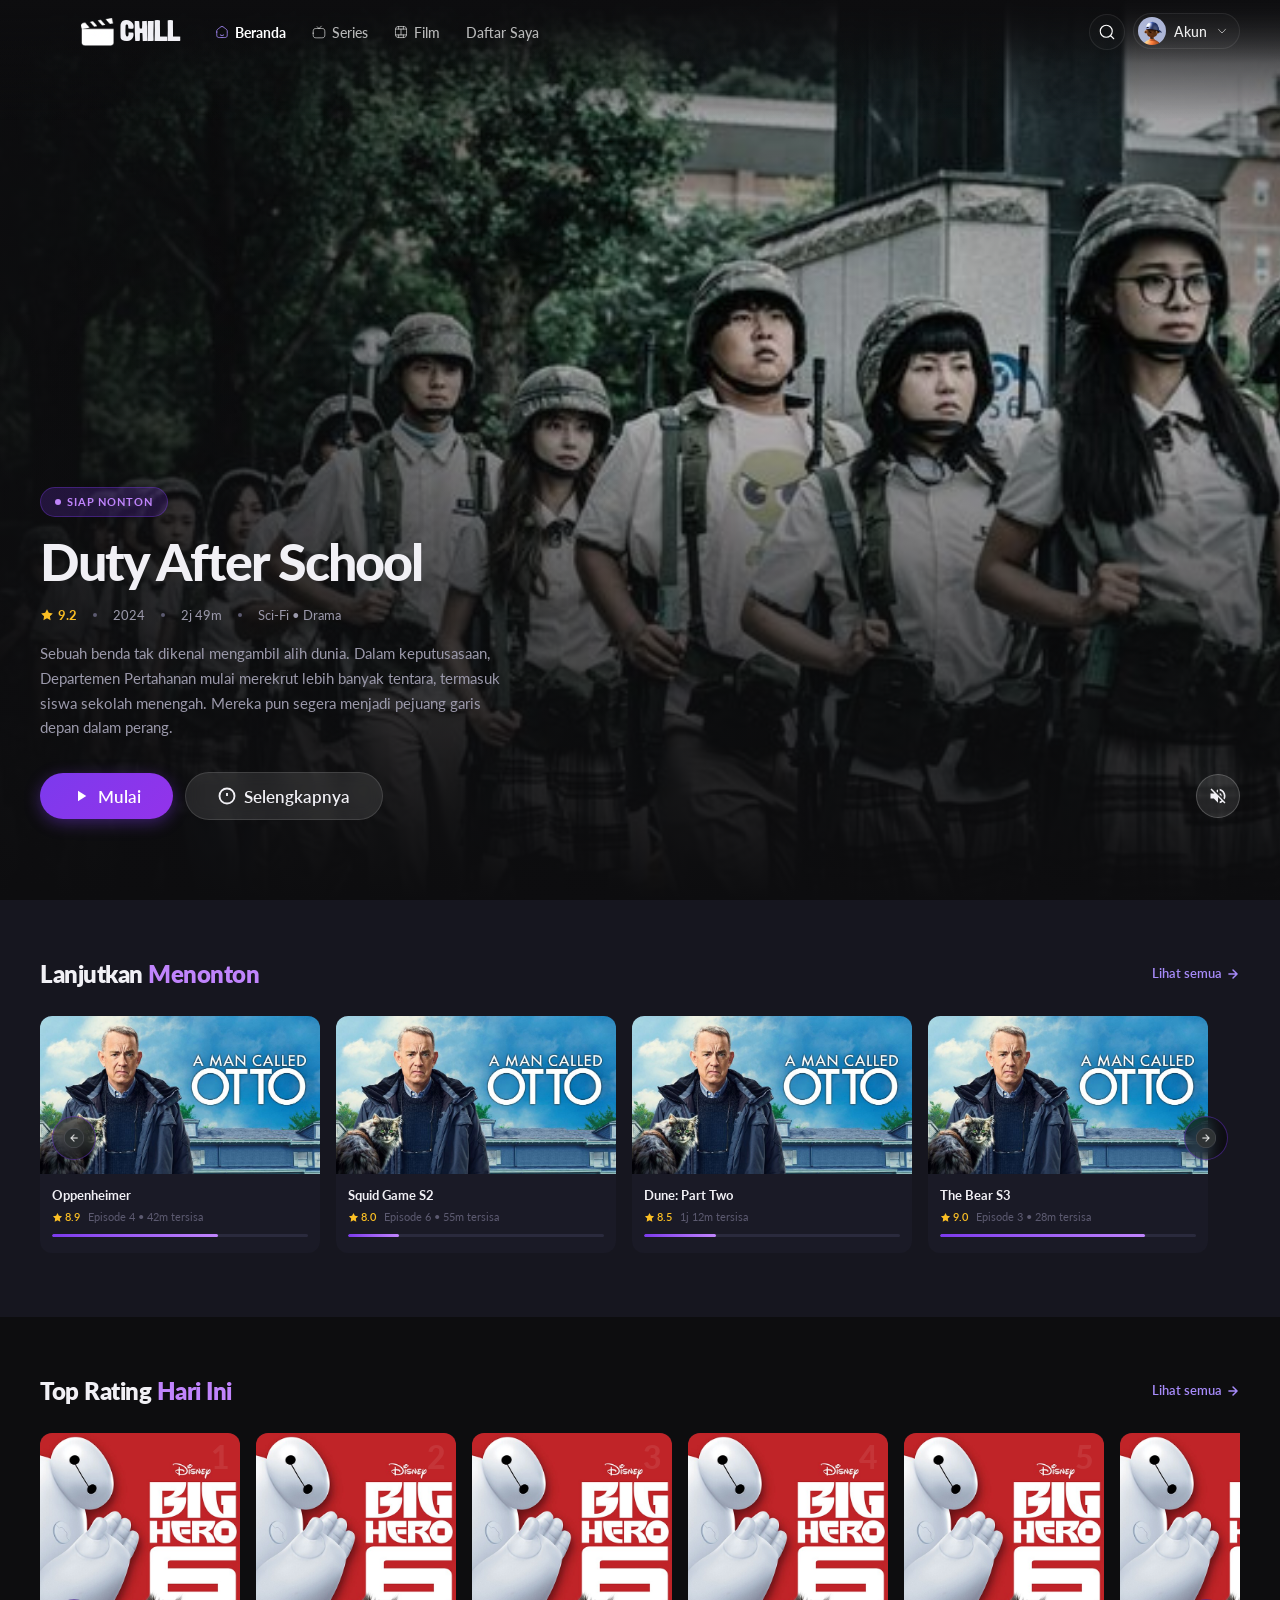
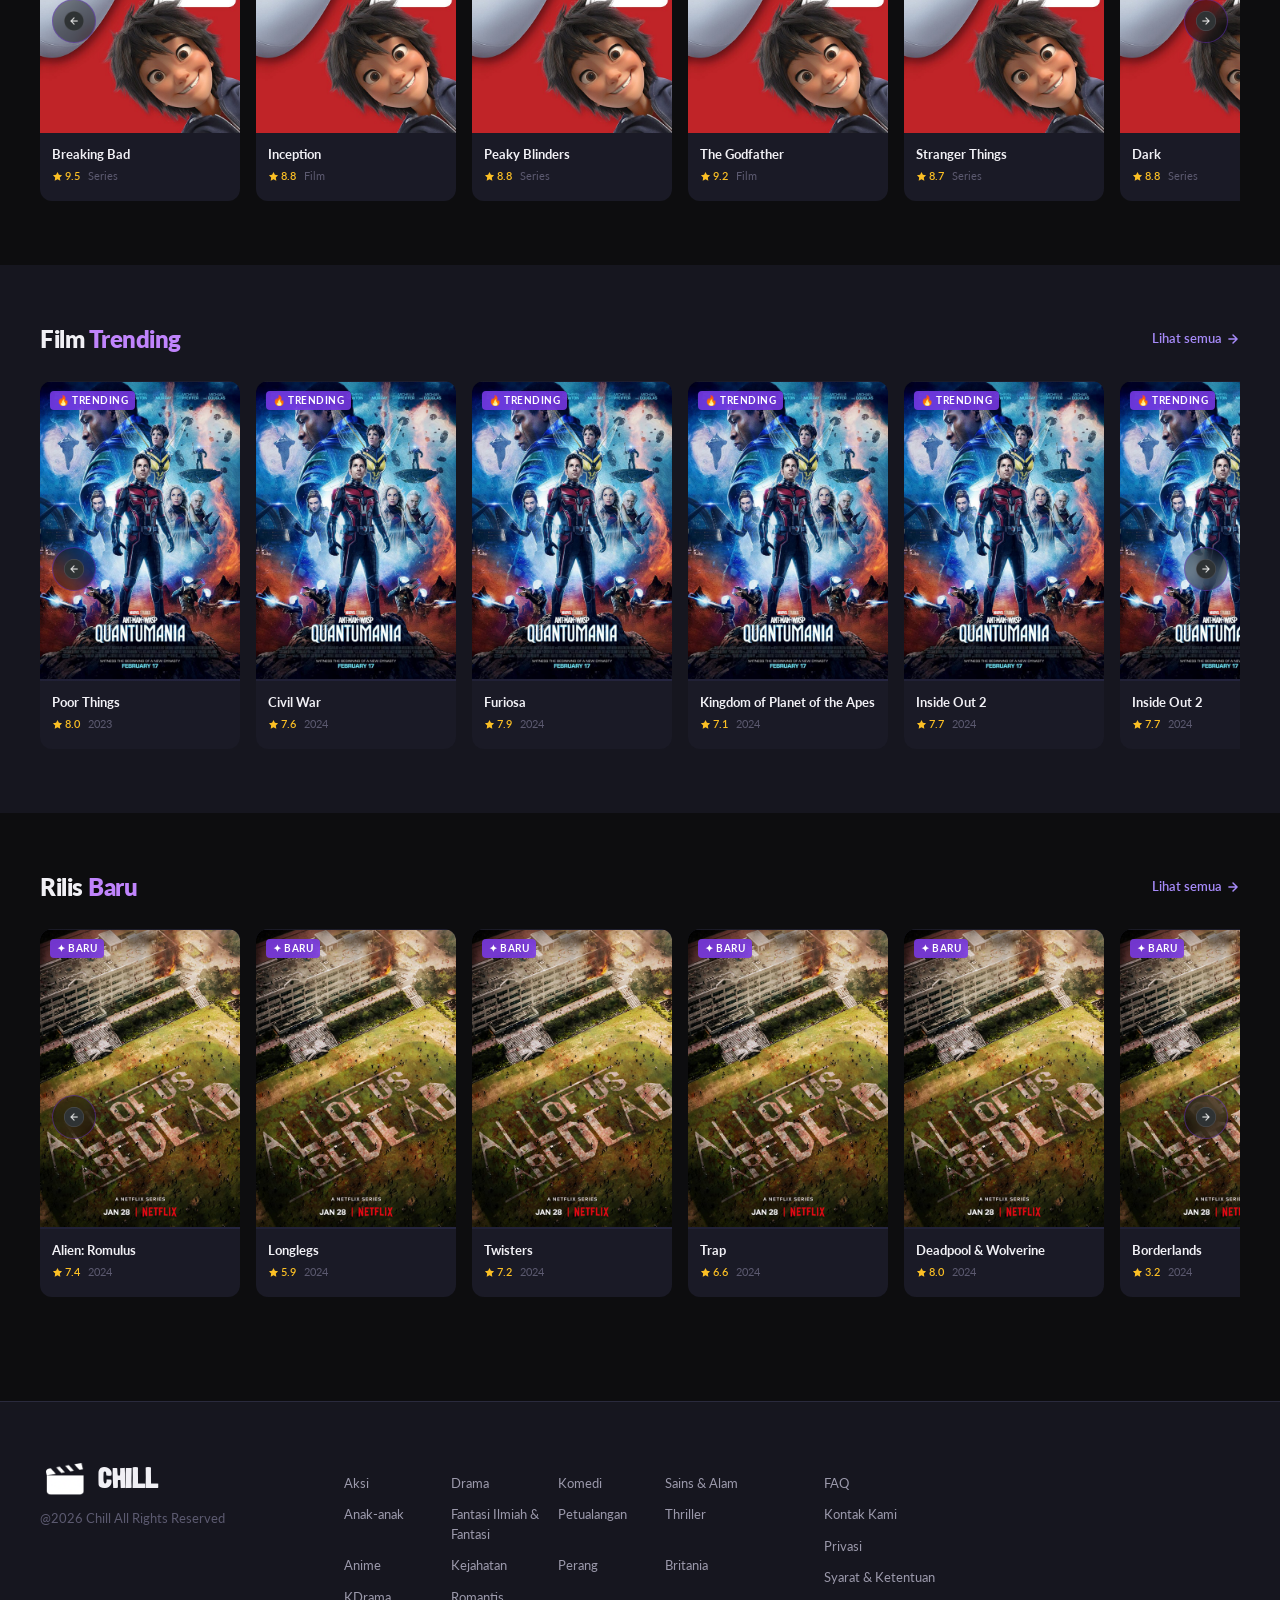
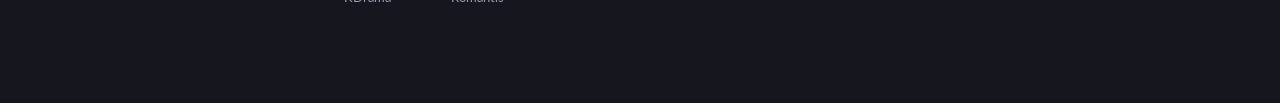
==== commit eea32f51: "Refactor code structure for improved readability and maintainability" ====
--- a/home.html
+++ b/home.html
@@ -11,23 +11,13 @@
 <link href="https://fonts.googleapis.com/css2?family=Lato:ital,wght@0,100;0,300;0,400;0,700;0,900;1,100;1,300;1,400;1,700;1,900&display=swap" rel="stylesheet">
 <link href="https://fonts.googleapis.com/css2?family=Londrina+Solid:wght@100;300;400;900&display=swap" rel="stylesheet">
 
-
-  <!-- <link rel="preconnect" href="https://fonts.googleapis.com" />
-  <link rel="preconnect" href="https://fonts.gstatic.com" crossorigin />
-  <link href="https://fonts.googleapis.com/css2?family=Inter:wght@300;400;500;600;700;800;900&display=swap" rel="stylesheet" />
-   -->
-  
   <link rel="stylesheet" href="style.css" />
   <script src="app.js"></script>
 
 </head>
 <body>
 
- <!-- =======================
-       PAGE: HOME (BERANDA)
-  ======================= -->
-  <!-- <div id="page-home" class="page" role="main"> -->
-
+ <!-- ===== Home Page ===== -->
     <!-- HEADER -->
     <header class="site-header" id="site-header" role="banner">
       <div class="site-header__gradient" aria-hidden="true"></div>
@@ -126,6 +116,7 @@
             <span class="hamburger__line" aria-hidden="true"></span>
             <span class="hamburger__line" aria-hidden="true"></span>
           </button>
+
         </div>
       </div>
     </header>
@@ -205,11 +196,9 @@
     </nav>
 
 
-    <!-- SECTION 1: HERO -->
+    <!-- ===== Hero Section ===== -->
     <section class="hero" aria-label="Film unggulan">
       <div class="hero__bg" aria-hidden="true">
-        <!-- Cinematic hero background -->
-        <!-- <svg class="hero__bg-img" viewBox="0 0 1440 900" xmlns="./images/hero-bg.svg" preserveAspectRatio="xMidYMid slice"> -->
         <img class="hero__bg-img" src="./assets/images/beranda.png" alt="" />
         </svg>
         <div class="hero__bg-gradient"></div>
@@ -256,7 +245,7 @@
     </section>
 
 
-    <!-- SECTION 2: LANJUTKAN MENONTON -->
+    <!-- ===== Continue Watching ===== -->
     <section class="section continue-section" aria-labelledby="section-continue-title">
       <div class="container">
         <div class="section__header">
@@ -266,12 +255,16 @@
             <svg viewBox="0 0 24 24" fill="none" stroke="currentColor" stroke-width="2.5" stroke-linecap="round" stroke-linejoin="round" aria-hidden="true"><path d="M5 12h14M12 5l7 7-7 7"/></svg>
           </a>
         </div>
-        <div class="cards-row" role="list" aria-label="Film yang sedang ditonton">
+        <div class="cards-scroll-wrapper">
+          <button class="cards-scroll-btn cards-scroll-btn--left" type="button" aria-label="Scroll left">
+            <img src="./assets/images/arrow-left.png" alt="" />
+          </button>
+          <div class="cards-row" role="list" aria-label="Film yang sedang ditonton">
+            
           <!-- Card 1 -->
           <article class="movie-card movie-card--wide" role="listitem">
             <div class="movie-card__thumb-placeholder" aria-hidden="true">
               <img class="movie-card__thumb-img" src="./assets/images/lanjutfilm.png" alt="" />
-              <!-- <svg viewBox="0 0 24 24" xmlns="http://www.w3.org/2000/svg"><path d="M18 3v2h-2V3H8v2H6V3H4v18h2v-2h2v2h8v-2h2v2h2V3h-2zM8 17H6v-2h2v2zm0-4H6v-2h2v2zm0-4H6V7h2v2zm10 8h-2v-2h2v2zm0-4h-2v-2h2v2zm0-4h-2V7h2v2z"/></svg> -->
             </div>
             <div class="movie-card__play-overlay" aria-hidden="true">
               <div class="movie-card__play-btn">
@@ -297,7 +290,6 @@
           <article class="movie-card movie-card--wide" role="listitem">
             <div class="movie-card__thumb-placeholder" aria-hidden="true">
               <img class="movie-card__thumb-img" src="./assets/images/lanjutfilm.png" alt="" />
-              <!-- <svg viewBox="0 0 24 24" xmlns="http://www.w3.org/2000/svg"><path d="M18 3v2h-2V3H8v2H6V3H4v18h2v-2h2v2h8v-2h2v2h2V3h-2zM8 17H6v-2h2v2zm0-4H6v-2h2v2zm0-4H6V7h2v2zm10 8h-2v-2h2v2zm0-4h-2v-2h2v2zm0-4h-2V7h2v2z"/></svg> -->
             </div>
             <div class="movie-card__play-overlay" aria-hidden="true">
               <div class="movie-card__play-btn">
@@ -313,8 +305,8 @@
                 </span>
                 <span>Episode 6 • 55m tersisa</span>
               </div>
-              <div class="movie-card__progress" role="progressbar" aria-valuenow="40" aria-valuemin="0" aria-valuemax="100" aria-label="40% selesai">
-                <div class="movie-card__progress-bar" style="width:40%"></div>
+              <div class="movie-card__progress" role="progressbar" aria-valuenow="20" aria-valuemin="0" aria-valuemax="100" aria-label="20% selesai">
+                <div class="movie-card__progress-bar" style="width:20%"></div>
               </div>
             </div>
           </article>
@@ -323,7 +315,6 @@
           <article class="movie-card movie-card--wide" role="listitem">
             <div class="movie-card__thumb-placeholder" aria-hidden="true">
               <img class="movie-card__thumb-img" src="./assets/images/lanjutfilm.png" alt="" />
-              <!-- <svg viewBox="0 0 24 24" xmlns="http://www.w3.org/2000/svg"><path d="M18 3v2h-2V3H8v2H6V3H4v18h2v-2h2v2h8v-2h2v2h2V3h-2zM8 17H6v-2h2v2zm0-4H6v-2h2v2zm0-4H6V7h2v2zm10 8h-2v-2h2v2zm0-4h-2v-2h2v2zm0-4h-2V7h2v2z"/></svg> -->
             </div>
             <div class="movie-card__play-overlay" aria-hidden="true">
               <div class="movie-card__play-btn">
@@ -349,7 +340,6 @@
           <article class="movie-card movie-card--wide" role="listitem">
             <div class="movie-card__thumb-placeholder" aria-hidden="true">
               <img class="movie-card__thumb-img" src="./assets/images/lanjutfilm.png" alt="" />
-              <!-- <svg viewBox="0 0 24 24" xmlns="http://www.w3.org/2000/svg"><path d="M18 3v2h-2V3H8v2H6V3H4v18h2v-2h2v2h8v-2h2v2h2V3h-2zM8 17H6v-2h2v2zm0-4H6v-2h2v2zm0-4H6V7h2v2zm10 8h-2v-2h2v2zm0-4h-2v-2h2v2zm0-4h-2V7h2v2z"/></svg> -->
             </div>
             <div class="movie-card__play-overlay" aria-hidden="true">
               <div class="movie-card__play-btn">
@@ -370,12 +360,16 @@
               </div>
             </div>
           </article>
+          </div>
+          <button class="cards-scroll-btn cards-scroll-btn--right" type="button" aria-label="Scroll right">
+            <img src="./assets/images/arrow-right.png" alt="" />
+          </button>
         </div>
       </div>
     </section>
 
 
-    <!-- SECTION 3: TOP RATING FILM & SERIES HARI INI -->
+    <!-- ===== Top Rating Today ===== -->
     <section class="section" aria-labelledby="section-top-title">
       <div class="container">
         <div class="section__header">
@@ -385,13 +379,16 @@
             <svg viewBox="0 0 24 24" fill="none" stroke="currentColor" stroke-width="2.5" stroke-linecap="round" stroke-linejoin="round" aria-hidden="true"><path d="M5 12h14M12 5l7 7-7 7"/></svg>
           </a>
         </div>
-        <div class="cards-row" role="list" aria-label="Film dan series dengan rating teratas">
+        <div class="cards-scroll-wrapper">
+          <button class="cards-scroll-btn cards-scroll-btn--left" type="button" aria-label="Scroll left">
+            <img src="./assets/images/arrow-left.png" alt="" />
+          </button>
+          <div class="cards-row" role="list" aria-label="Film dan series dengan rating teratas">
           <!-- Top 1 -->
           <article class="movie-card" role="listitem">
             <span class="movie-card__rank" aria-hidden="true">1</span>
             <div class="movie-card__thumb-placeholder" aria-hidden="true">
               <img class="movie-card__thumb-img" src="./assets/images/toprating.png" alt="" />
-              <!-- <svg viewBox="0 0 24 24" xmlns="http://www.w3.org/2000/svg"><path d="M18 3v2h-2V3H8v2H6V3H4v18h2v-2h2v2h8v-2h2v2h2V3h-2zM8 17H6v-2h2v2zm0-4H6v-2h2v2zm0-4H6V7h2v2zm10 8h-2v-2h2v2zm0-4h-2v-2h2v2zm0-4h-2V7h2v2z"/></svg> -->
             </div>
             <div class="movie-card__play-overlay" aria-hidden="true">
               <div class="movie-card__play-btn">
@@ -523,14 +520,18 @@
                 <span>Series</span>
               </div>
             </div>
-          </article>
-        </div>
-      </div>
-    </section>
-
-
-    <!-- SECTION 4: TRENDING -->
-    <section class="section continue-section" aria-labelledby="section-trending-title">
+           </article>
+         </div>
+         <button class="cards-scroll-btn cards-scroll-btn--right" type="button" aria-label="Scroll right">
+           <img src="./assets/images/arrow-right.png" alt="" />
+         </button>
+       </div>
+       </div>
+     </section>
+
+
+      <!-- ===== Trending Films ===== -->
+     <section class="section continue-section" aria-labelledby="section-trending-title">
       <div class="container">
         <div class="section__header">
           <h2 class="section__title" id="section-trending-title">Film <span>Trending</span></h2>
@@ -539,7 +540,11 @@
             <svg viewBox="0 0 24 24" fill="none" stroke="currentColor" stroke-width="2.5" stroke-linecap="round" stroke-linejoin="round" aria-hidden="true"><path d="M5 12h14M12 5l7 7-7 7"/></svg>
           </a>
         </div>
-        <div class="cards-row" role="list" aria-label="Film trending">
+        <div class="cards-scroll-wrapper">
+          <button class="cards-scroll-btn cards-scroll-btn--left" type="button" aria-label="Scroll left">
+            <img src="./assets/images/arrow-left.png" alt="" />
+          </button>
+          <div class="cards-row" role="list" aria-label="Film trending">
           <article class="movie-card" role="listitem">
             <span class="movie-card__badge" aria-label="Trending">🔥 Trending</span>
             <div class="movie-card__thumb-placeholder" aria-hidden="true">
@@ -670,14 +675,18 @@
                 <span>2024</span>
               </div>
             </div>
-          </article>
-        </div>
-      </div>
-    </section>
-
-
-    <!-- SECTION 5: RILIS BARU -->
-    <section class="section" aria-labelledby="section-new-title">
+           </article>
+         </div>
+         <button class="cards-scroll-btn cards-scroll-btn--right" type="button" aria-label="Scroll right">
+           <img src="./assets/images/arrow-right.png" alt="" />
+         </button>
+       </div>
+       </div>
+     </section>
+
+
+      <!-- ===== New Releases ===== -->
+     <section class="section" aria-labelledby="section-new-title">
       <div class="container">
         <div class="section__header">
           <h2 class="section__title" id="section-new-title">Rilis <span>Baru</span></h2>
@@ -686,7 +695,11 @@
             <svg viewBox="0 0 24 24" fill="none" stroke="currentColor" stroke-width="2.5" stroke-linecap="round" stroke-linejoin="round" aria-hidden="true"><path d="M5 12h14M12 5l7 7-7 7"/></svg>
           </a>
         </div>
-        <div class="cards-row" role="list" aria-label="Film dan series rilis baru">
+        <div class="cards-scroll-wrapper">
+          <button class="cards-scroll-btn cards-scroll-btn--left" type="button" aria-label="Scroll left">
+            <img src="./assets/images/arrow-left.png" alt="" />
+          </button>
+          <div class="cards-row" role="list" aria-label="Film dan series rilis baru">
           <article class="movie-card" role="listitem">
             <span class="movie-card__badge" aria-label="Baru">✦ Baru</span>
             <div class="movie-card__thumb-placeholder" aria-hidden="true">
@@ -817,14 +830,18 @@
                 <span>2024</span>
               </div>
             </div>
-          </article>
-        </div>
-      </div>
-    </section>
-
-
-    <!-- FOOTER -->
-    <footer class="site-footer" role="contentinfo">
+           </article>
+         </div>
+         <button class="cards-scroll-btn cards-scroll-btn--right" type="button" aria-label="Scroll right">
+           <img src="./assets/images/arrow-right.png" alt="" />
+         </button>
+       </div>
+       </div>
+     </section>
+
+
+      <!-- ===== Footer ===== -->
+     <footer class="site-footer" role="contentinfo">
       <div class="container">
         <div class="site-footer__inner">
           <!-- Brand -->
@@ -849,17 +866,17 @@
             <nav class="site-footer__links site-footer__links--grid site-footer__links--hidden" id="genre-links-footer" aria-label="Genre film">
               <a href="#" class="site-footer__link" onclick="return false;">Aksi</a>
               <a href="#" class="site-footer__link" onclick="return false;">Drama</a>
+              <a href="#" class="site-footer__link" onclick="return false;">Komedi</a>
+              <a href="#" class="site-footer__link" onclick="return false;">Sains & Alam</a>
               <a href="#" class="site-footer__link" onclick="return false;">Anak-anak</a>
-              <a href="#" class="site-footer__link" onclick="return false;">Fantasi Ilmiah &amp; Fantasi</a>
+              <a href="#" class="site-footer__link" onclick="return false;">Fantasi Ilmiah & Fantasi</a>
+              <a href="#" class="site-footer__link" onclick="return false;">Petualangan</a>
+              <a href="#" class="site-footer__link" onclick="return false;">Thriller</a>
               <a href="#" class="site-footer__link" onclick="return false;">Anime</a>
               <a href="#" class="site-footer__link" onclick="return false;">Kejahatan</a>
+              <a href="#" class="site-footer__link" onclick="return false;">Perang</a>
               <a href="#" class="site-footer__link" onclick="return false;">Britania</a>
               <a href="#" class="site-footer__link" onclick="return false;">KDrama</a>
-              <a href="#" class="site-footer__link" onclick="return false;">Komedi</a>
-              <a href="#" class="site-footer__link" onclick="return false;">Petualangan</a>
-              <a href="#" class="site-footer__link" onclick="return false;">Sains &amp; Alam</a>
-              <a href="#" class="site-footer__link" onclick="return false;">Thriller</a>
-              <a href="#" class="site-footer__link" onclick="return false;">Perang</a>
               <a href="#" class="site-footer__link" onclick="return false;">Romantis</a>
             </nav>
           </div>
@@ -880,10 +897,6 @@
         </div>
       </div>
     </footer>
-
-  </div><!-- /page-home -->
-
-
-
+  </div>
 </body>
 </html>
--- a/style.css
+++ b/style.css
@@ -1,1319 +1,1736 @@
-
-    :root {
-      /* Colors */
-      --color-bg:           #0D0D0F;
-      --color-bg-alt:       #13131A;
-      --color-bg-card:      #1A1A26;
-      --color-bg-input:     #1E1E2C;
-      --color-bg-input-focus: #252536;
-      --color-surface:      #16161F;
-      --color-extra-bg:     ##3D4142;
-      --color-overlay:      rgba(13,13,15,0.75);
-      --color-overlay-hero: linear-gradient(90deg, rgba(13,13,15,0.95) 30%, rgba(13,13,15,0.3) 100%);
-
-      --color-primary:      #7C3AED;
-      --color-primary-hover:#6D28D9;
-      --color-primary-light:#A78BFA;
-      --color-accent:       #C084FC;
-      --color-accent-glow:  rgba(124,58,237,0.35);
-
-      --color-text-primary: #F1F0F5;
-      --color-text-secondary: #9B99AB;
-      --color-text-muted:   #5C5A70;
-      --color-text-link:    #A78BFA;
-
-      --color-border:       #2A2A3D;
-      --color-border-input: #333350;
-      --color-border-focus: #7C3AED;
-
-      --color-success:      #10B981;
-      --color-error:        #EF4444;
-      --color-rating:       #FBBF24;
-
-      --color-google-bg:    #FFFFFF;
-      --color-google-text:  #1F1F1F;
-
-      /* Typography */
-      --font-family:        "Lato", sans-serif;
-
-      --fs-xs:   0.6875rem;   /* 11px */
-      --fs-sm:   0.8125rem;   /* 13px */
-      --fs-base: 0.9375rem;   /* 15px */
-      --fs-md:   1.0625rem;   /* 17px */
-      --fs-lg:   1.25rem;     /* 20px */
-      --fs-xl:   1.5rem;      /* 24px */
-      --fs-2xl:  1.875rem;    /* 30px */
-      --fs-3xl:  2.5rem;      /* 40px */
-      --fs-4xl:  3.25rem;     /* 52px */
-      --fs-logo: 1.75rem;     /* 28px */
-
-      /* Spacing */
-      --sp-2:   0.125rem;
-      --sp-4:   0.25rem;
-      --sp-6:   0.375rem;
-      --sp-8:   0.5rem;
-      --sp-10:  0.625rem;
-      --sp-12:  0.75rem;
-      --sp-14:  0.875rem;
-      --sp-16:  1rem;
-      --sp-20:  1.25rem;
-      --sp-24:  1.5rem;
-      --sp-28:  1.75rem;
-      --sp-32:  2rem;
-      --sp-37:  2.3125rem;
-      --sp-40:  2.5rem;
-      --sp-48:  3rem;
-      --sp-56:  3.5rem;
-      --sp-64:  4rem;
-      --sp-80:  5rem;
-      --sp-96:  6rem;
-      --sp-120: 7.5rem;
-
-      /* Radii */
-      --radius-sm:  4px;
-      --radius-md:  8px;
-      --radius-lg:  12px;
-      --radius-xl:  16px;
-      --radius-2xl: 24px;
-      --radius-full: 9999px;
-
-      /* Shadows */
-      --shadow-card: 0 4px 24px rgba(0,0,0,0.5);
-      --shadow-btn:  0 4px 16px rgba(124,58,237,0.4);
-      --shadow-input:0 0 0 2px var(--color-border-focus);
-      --shadow-glow: 0 0 40px rgba(124,58,237,0.2);
-
-      /* Layout */
-      --container-max: 1280px;
-      --header-h: 64px;
-    }
-
-    /* ============================================================
-       RESET & BASE
-    ============================================================ */
-    *, *::before, *::after { box-sizing: border-box; margin: 0; padding: 0; }
-    html { scroll-behavior: smooth; }
-    body {
-      font-family: var(--font-family);
-      background-color: var(--color-bg);
-      color: var(--color-text-primary);
-      line-height: 1.5;
-      -webkit-font-smoothing: antialiased;
-      min-height: 100vh;
-    }
-    a { color: inherit; text-decoration: none; }
-    button { cursor: pointer; border: none; background: none; font-family: "Lato", sans-serif; }
-    img { display: block; max-width: 100%; }
-    ul, ol { list-style: none; }
-    input { font-family: "Lato", sans-serif; }
-
-    /* ============================================================
-       PAGE ROUTING
-    ============================================================ */
-    .page { display: none; }
-    .page.page--active { display: flex; flex-direction: column; min-height: 100vh; }
-
-    /* ============================================================
-       LOGO
-    ============================================================ */
-    .logo {
-      display: inline-flex;
-      align-items: center;
-      gap: -4px;
-      font-size: 1.125rem;
-      font-weight: 900;
-      letter-spacing: -0.02em;
-      color: var(--color-text-primary);
-    }
-    .logo__icon {
-      width: 80px;
-      height: 28px;
-      display: flex;
-      flex-shrink: 0;
-      overflow: hidden;
-    }
-    .logo__icon svg {
-      width: 20px;
-      height: 20px;
-      fill: white;
-    }
-    .logo__icon img { 
-      width: 80px; 
-      height: 28px; 
-      object-fit: contain; 
-      object-position: center;
-      margin-left: 35px;
-    }
-    .logo__text { 
-      display: inline;
-      font-family: "Londrina Solid", cursive;
-      font-size: var(--fs-logo);
-      font-weight: 900;
-      margin-left: 0;
-    }
-    .logo__text span { color: var(--color-accent); }
-
-    .card-logo {
-      display: flex;
-      width: 100%;
-      justify-content: center;
-      margin-bottom: var(--sp-37);
-    }
-
-    .card-logo img {
-      width: 163px;
-      height: 44px;
-    }
-
-    /* ============================================================
-       BUTTONS
-    ============================================================ */
-    .btn {
-      display: inline-flex;
-      align-items: center;
-      justify-content: center;
-      gap: var(--sp-8);
-      padding: var(--sp-12) var(--sp-24);
-      border-radius: var(--radius-2xl);
-      font-size: var(--fs-base);
-      font-weight: 600;
-      line-height: 1;
-      transition: all 0.2s ease;
-      white-space: nowrap;
-    }
-    .btn--primary {
-      background: linear-gradient(135deg, var(--color-primary), #9333EA);
-      /* background: linear-gradient(135deg, var(--color-primary), #9333EA); */
-      color: #fff;
-      box-shadow: var(--shadow-btn);
-    }
-    .btn--primary:hover { background: linear-gradient(135deg, var(--color-primary-hover), #7C22B0); transform: translateY(-1px); box-shadow: 0 6px 20px rgba(124,58,237,0.5); }
-    .btn--secondary {
-      background: rgba(255,255,255,0.1);
-      color: var(--color-text-primary);
-      border: 1px solid rgba(255,255,255,0.12);
-      backdrop-filter: blur(8px);
-    }
-    .btn--secondary:hover { background: rgba(255,255,255,0.15); }
-    .btn--ghost {
-      background: transparent;
-      color: var(--color-text-primary);
-      border: 1.5px solid var(--color-border);
-    }
-    .btn--ghost:hover { border-color: var(--color-primary-light); color: var(--color-primary-light); }
-    .btn--google {
-      background: transparent;
-      color: var(--color-text-primary);
-      border: 1px solid var(--color-border);
-      font-weight: 500;
-    }
-    .btn--google:hover {
-      background: rgba(255,255,255,0.1);
-      border-color: var(--color-border-input);
-    }
-    .btn--google svg { width: 18px; height: 18px; flex-shrink: 0; }
-    .btn--full { width: 100%; }
-    .btn--lg { padding: var(--sp-14) var(--sp-32); font-size: var(--fs-md); }
-    .btn--sm { padding: var(--sp-8) var(--sp-16); font-size: var(--fs-sm); }
-    .btn--icon {
-      padding: var(--sp-10);
-      width: 40px;
-      height: 40px;
-      border-radius: var(--radius-full);
-    }
-
-    /* ============================================================
-       FORM ELEMENTS
-    ============================================================ */
-    .form-group { display: flex; flex-direction: column; gap: var(--sp-6); }
-    .form-group__label {
-      font-size: var(--fs-sm);
-      font-weight: 500;
-      color: var(--color-text-secondary);
-    }
-    .form-group__input {
-      background: var(--color-bg-bg);
-      border: 1.5px solid var(--color-border-input);
-      border-radius: var(--radius-2xl);
-      color: var(--color-text-primary);
-      font-size: var(--fs-base);
-      padding: var(--sp-12) var(--sp-16);
-      transition: border-color 0.2s, background 0.2s, box-shadow 0.2s;
-      outline: none;
-      width: 100%;
-      height: 50px;
-      display: flex;
-      align-items: center;
-    }
-    .form-group__input::placeholder { color: var(--color-text-muted); }
-    .form-group__input:focus {
-      border-color: var(--color-border-focus);
-      background: var(--color-bg-input-focus);
-      box-shadow: 0 0 0 3px rgba(124,58,237,0.15);
-    }
-    .form-group__input-wrap { position: relative; }
-    .form-group__input-wrap .form-group__input { padding-right: var(--sp-48); }
-    .form-group__toggle {
-      position: absolute;
-      right: var(--sp-14);
-      top: 50%;
-      transform: translateY(-50%);
-      color: var(--color-text-muted);
-      cursor: pointer;
-      background: none;
-      border: none;
-      padding: 0;
-      display: flex;
-      align-items: center;
-    }
-    .form-group__toggle:hover { color: var(--color-text-secondary); }
-    .form-group__toggle svg { width: 18px; height: 18px; }
-
-    .divider {
-      display: flex;
-      align-items: center;
-      gap: var(--sp-12);
-      color: var(--color-text-muted);
-      font-size: var(--fs-sm);
-    }
-    .divider::before, .divider::after {
-      content: '';
-      flex: 1;
-      height: 1px;
-      background: var(--color-border);
-    }
-
-    /* ============================================================
-       AUTH PAGES (LOGIN & REGISTER)
-    ============================================================ */
-    .auth-page {
-      min-height: 100vh;
-      display: flex;
-      align-items: stretch;
-    }
-    .auth-page__bg {
-      position: fixed;
-      inset: 0;
-      z-index: 0;
-      overflow: hidden;
-    }
-    .auth-page__bg-img {
-      position: absolute;
-      top: 0;
-      left: 0;
-      width: 100%;
-      height: 100%;
-      object-fit: cover;
-      opacity: 0.18;
-      filter: blur(2px) saturate(0.6);
-    }
-    /* .auth-page__bg-overlay {
-      position: absolute;
-      inset: 0;
-      background: radial-gradient(ellipse at 60% 40%, rgba(124,58,237,0.12) 0%, transparent 60%),
-                  linear-gradient(180deg, var(--color-bg) 0%, rgba(13,13,15,0.8) 50%, var(--color-bg) 100%);
-    } */
-    .auth-page__inner {
-      position: relative;
-      z-index: 1;
-      width: 100%;
-      display: flex;
-      flex-direction: column;
-      align-items: center;
-      justify-content: center;
-      padding: var(--sp-40) var(--sp-16);
-      min-height: 100vh;
-    }
-    .auth-page__logo {
-      margin-bottom: var(--sp-37);
-    }
-    .auth-card {
-      background: rgba(24, 26, 28, 0.3);
-      /* backdrop-filter: blur(24px); */
-      /* -webkit-backdrop-filter: blur(24px); */
-      border: 1px solid var(--color-bg);
-      border-radius: var(--radius-2xl);
-      padding: var(--sp-40);
-      width: 100%;
-      max-width: 529px;
-      min-height: 663px;
-      box-shadow: var(--shadow-card), 0 0 60px rgba(24, 26, 28, 0.3);
-    }
-    .auth-card__form {
-      display: flex;
-      flex-direction: column;
-      gap: var(--sp-37);
-      max-width: 449px;
-      width: 100%;
-      margin: 0 auto;
-    }
-    .auth-card__title {
-      font-size: var(--fs-2xl);
-      font-weight: 800;
-      letter-spacing: -0.7px;
-      color: var(--color-text-primary);
-      text-align: center;
-    }
-    .auth-card__subtitle {
-      font-size: var(--fs-sm);
-      color: var(--color-text-secondary);
-      margin-bottom: var(--sp-37);
-      text-align: center;
-    }
-    .auth-card__form {
-      display: flex;
-      flex-direction: column;
-      gap: var(--sp-20);
-    }
-
-    .auth-card__links {
-      display: flex;
-      align-items: center;
-      justify-content: space-between;
-      gap: var(--sp-16);
-      margin-top: calc(-1 * var(--sp-10));
-    }
-    .auth-card__footer {
-      text-align: left;
-      font-size: var(--fs-sm);
-      color: var(--color-text-secondary);
-      margin-top: var(--sp-4);
-    }
-    .auth-card__footer--login {
-      margin-top: 0;
-    }
-
-    .auth-card__footer a {
-      color: var(--color-text-link);
-      font-weight: 600;
-      transition: color 0.2s;
-    }
-    .auth-card__footer a:hover { color: var(--color-accent); }
-
-    .auth-card__forgot {
-      text-align: right;
-      margin-top: 0;
-    }
-    .auth-card__forgot a {
-      font-size: var(--fs-sm);
-      color: var(--color-text-link);
-      transition: color 0.2s;
-    }
-    .auth-card__forgot a:hover { color: var(--color-accent); }
-    .auth-card__actions {
-      display: flex;
-      flex-direction: column;
-      gap: var(--sp-37);
-      margin-top: var(--sp-37);
-    }
-    /* .auth-card__footer {
-      text-align: center;
-      font-size: var(--fs-sm);
-      color: var(--color-text-secondary);
-      margin-top: var(--sp-24);
-    } */
-    /* .auth-card__footer a {
-      color: var(--color-text-link);
-      font-weight: 600;
-      transition: color 0.2s;
-    }
-    .auth-card__footer a:hover { color: var(--color-accent); } */
-
-    /* Background decoration for auth pages */
-    .auth-deco {
-      position: fixed;
-      pointer-events: none;
-      z-index: 0;
-    }
-    .auth-deco--1 {
-      top: -100px;
-      right: -100px;
-      width: 500px;
-      height: 500px;
-      background: radial-gradient(circle, rgba(124,58,237,0.12) 0%, transparent 70%);
-    }
-    .auth-deco--2 {
-      bottom: -150px;
-      left: -100px;
-      width: 600px;
-      height: 600px;
-      background: radial-gradient(circle, rgba(192,132,252,0.08) 0%, transparent 70%);
-    }
-
-    /* ============================================================
-       HOME PAGE – HEADER / NAV
-    ============================================================ */
-    .site-header {
-      position: fixed;
-      top: 0;
-      left: 0;
-      right: 0;
-      z-index: 100;
-      height: var(--header-h);
-      display: flex;
-      align-items: center;
-      padding: 0 var(--sp-40);
-      transition: background 0.3s, backdrop-filter 0.3s, border-color 0.3s;
-      background: linear-gradient(180deg, rgba(13,13,15,0.9) 0%, rgba(13,13,15,0.28) 72%, transparent 100%);
-    }
-    .site-header--scrolled {
-      background: rgba(13,13,15,0.92);
-      backdrop-filter: blur(16px);
-      -webkit-backdrop-filter: blur(16px);
-      border-bottom: 1px solid rgba(255,255,255,0.08);
-    }
-    .site-header__gradient {
-      position: absolute;
-      top: 0;
-      left: 0;
-      right: 0;
-      height: 120px;
-      background: linear-gradient(180deg, rgba(13,13,15,0.95) 0%, transparent 100%);
-      pointer-events: none;
-      z-index: -1;
-    }
-    .site-header__inner {
-      display: flex;
-      align-items: center;
-      justify-content: space-between;
-      width: 100%;
-      max-width: var(--container-max);
-      margin: 0 auto;
-    }
-    .site-header__left {
-      display: flex;
-      align-items: center;
-      gap: var(--sp-24);
-      min-width: 0;
-      flex: 1;
-    }
-    .site-nav {
-      display: flex;
-      align-items: center;
-      gap: 2px;
-      min-width: 0;
-    }
-    .site-nav__link {
-      display: flex;
-      align-items: center;
-      gap: var(--sp-6);
-      font-size: 0.875rem;
-      font-weight: 500;
-      color: rgba(255,255,255,0.7);
-      padding: 7px 12px;
-      border-radius: var(--radius-full);
-      transition: color 0.2s, background 0.2s;
-      white-space: nowrap;
-    }
-    .site-nav__link .nav-icon {
-      width: 14px;
-      height: 14px;
-      flex-shrink: 0;
-      color: rgba(255,255,255,0.7);
-    }
-    .site-nav__link:hover {
-      color: #fff;
-      background: rgba(255,255,255,0.08);
-    }
-    .site-nav__link:hover .nav-icon {
-      color: #fff;
-    }
-    .site-nav__link--active {
-      color: #fff;
-      font-weight: 700;
-      background: transparent;
-    }
-    .site-nav__link--active .nav-icon {
-      color: var(--color-primary-light);
-      stroke: currentColor;
-    }
-    .site-header__right {
-      display: flex;
-      align-items: center;
-      gap: 8px;
-      flex-shrink: 0;
-    }
-    .header-icon-control,
-    .header-account-trigger {
-      display: inline-flex;
-      align-items: center;
-      justify-content: center;
-      border: 1px solid rgba(255,255,255,0.08);
-      background: rgba(255,255,255,0.02);
-      color: #fff;
-      transition: background 0.2s, border-color 0.2s;
-    }
-    .header-icon-control:hover,
-    .header-account-trigger:hover {
-      background: rgba(255,255,255,0.08);
-      border-color: rgba(255,255,255,0.14);
-    }
-    .header-icon-control {
-      width: 36px;
-      height: 36px;
-      border-radius: 9999px;
-    }
-    .header-icon-control svg {
-      width: 18px;
-      height: 18px;
-    }
-    .header-account-trigger {
-      gap: 8px;
-      height: 36px;
-      padding: 0 10px 0 4px;
-      border-radius: 9999px;
-    }
-    .header-account-trigger__label {
-      font-size: 0.875rem;
-      font-weight: 500;
-      color: rgba(255,255,255,0.92);
-    }
-    .header-account-trigger__caret {
-      width: 14px;
-      height: 14px;
-      color: rgba(255,255,255,0.7);
-    }
-    .site-header__avatar {
-      width: 28px;
-      height: 28px;
-      border-radius: 9999px;
-      background: linear-gradient(135deg, #4b5563, #9ca3af);
-      display: inline-flex;
-      align-items: center;
-      justify-content: center;
-      overflow: hidden;
-      flex-shrink: 0;
-    }
-    .site-header__avatar svg {
-      width: 16px;
-      height: 16px;
-      fill: #fff;
-    }
-
-    /* Hamburger */
-    .hamburger {
-      display: none;
-      flex-direction: column;
-      justify-content: center;
-      gap: 5px;
-      width: 40px;
-      height: 40px;
-      padding: var(--sp-8);
-      cursor: pointer;
-      background: none;
-      border: none;
-    }
-    .hamburger__line {
-      display: block;
-      height: 2px;
-      background: var(--color-text-primary);
-      border-radius: 2px;
-      transition: all 0.3s ease;
-      transform-origin: center;
-    }
-    .hamburger[aria-expanded="true"] .hamburger__line:nth-child(1) { transform: translateY(7px) rotate(45deg); }
-    .hamburger[aria-expanded="true"] .hamburger__line:nth-child(2) { opacity: 0; transform: scaleX(0); }
-    .hamburger[aria-expanded="true"] .hamburger__line:nth-child(3) { transform: translateY(-7px) rotate(-45deg); }
-
-    /* Mobile nav drawer */
-    .mobile-nav {
-      display: none;
-      position: fixed;
-      top: calc(var(--header-h) + 6px);
-      left: var(--sp-16);
-      right: var(--sp-16);
-      background: rgba(16,16,18,0.96);
-      backdrop-filter: blur(20px);
-      -webkit-backdrop-filter: blur(20px);
-      border: 1px solid rgba(255,255,255,0.08);
-      border-radius: 18px;
-      z-index: 99;
-      flex-direction: column;
-      padding: 0;
-      gap: 0;
-      max-height: 0;
-      overflow: hidden;
-      box-shadow: 0 20px 50px rgba(0,0,0,0.4);
-      transition: max-height 0.35s ease, padding 0.35s ease;
-    }
-    .mobile-nav.mobile-nav--open {
-      max-height: 420px;
-      padding: 12px;
-    }
-    .mobile-nav__link {
-      display: flex;
-      align-items: center;
-      gap: 10px;
-      font-size: 0.95rem;
-      font-weight: 500;
-      color: rgba(255,255,255,0.76);
-      padding: 12px 14px;
-      border-radius: 12px;
-      transition: color 0.2s, background 0.2s;
-    }
-    .mobile-nav__link .nav-icon {
-      width: 18px;
-      height: 18px;
-      flex-shrink: 0;
-      color: rgba(255,255,255,0.7);
-    }
-    .mobile-nav__link:hover, .mobile-nav__link--active {
-      color: #fff;
-      background: rgba(255,255,255,0.06);
-    }
-    .mobile-nav__link--active {
-      font-weight: 700;
-    }
-    .mobile-nav__link--active .nav-icon {
-      color: var(--color-primary-light);
-      stroke: currentColor;
-    }
-    .mobile-nav__footer {
-      display: flex;
-      align-items: center;
-      gap: 10px;
-      padding-top: 12px;
-      margin-top: 8px;
-      border-top: 1px solid rgba(255,255,255,0.08);
-    }
-     .header-account-trigger--mobile {
-       flex: 1;
-       justify-content: flex-start;
-       padding: 0 12px 0 4px;
-     }
-
-     /* Profile dropdown */
-     .profile-menu {
-       position: relative;
-     }
-     .profile-dropdown {
-       position: absolute;
-       top: 100%;
-       right: 0;
-       background: rgba(20, 20, 28, 0.95);
-       backdrop-filter: blur(20px);
-       -webkit-backdrop-filter: blur(20px);
-       border: 1px solid rgba(255, 255, 255, 0.1);
-       border-radius: 12px;
-       min-width: 200px;
-       padding: 8px;
-       margin-top: 8px;
-       z-index: 200;
-       opacity: 0;
-       visibility: hidden;
-       transform: translateY(-10px);
-       transition: opacity 0.2s, visibility 0.2s, transform 0.2s;
-       box-shadow: 0 10px 40px rgba(0, 0, 0, 0.5);
-     }
-     .profile-dropdown--open {
-       opacity: 1;
-       visibility: visible;
-       transform: translateY(0);
-     }
-     .profile-dropdown__item {
-       display: flex;
-       align-items: center;
-       gap: 12px;
-       padding: 12px 16px;
-       color: var(--color-text-primary);
-       text-decoration: none;
-       font-size: var(--fs-base);
-       border-radius: 8px;
-       transition: background 0.2s;
-     }
-     .profile-dropdown__item:hover {
-       background: rgba(124, 58, 237, 0.2);
-       color: var(--color-accent);
-     }
-     .profile-dropdown__item svg {
-       width: 18px;
-       height: 18px;
-       flex-shrink: 0;
-       fill: none;
-       stroke: currentColor;
-       stroke-width: 2;
-     }
-
-
-    /* ============================================================
-       HOME PAGE – HERO SECTION
-    ============================================================ */
-    .hero {
-      position: relative;
-      height: 100vh;
-      min-height: 600px;
-      display: flex;
-      align-items: flex-end;
-      padding-bottom: var(--sp-80);
-      overflow: hidden;
-    }
-    .hero__bg {
-      position: absolute;
-      inset: 0;
-      z-index: 0;
-    }
-    .hero__bg-img {
-      width: 100%;
-      height: 100%;
-      object-fit: cover;
-      object-position: center 20%;
-    }
-    .hero__bg-gradient {
-      position: absolute;
-      inset: 0;
-      background: linear-gradient(0deg, var(--color-bg) 0%, rgba(13,13,15,0.6) 35%, rgba(13,13,15,0.15) 60%, rgba(13,13,15,0.4) 100%),
-                  linear-gradient(90deg, rgba(13,13,15,0.9) 0%, transparent 60%);
-    }
-    .hero__content {
-      position: relative;
-      z-index: 1;
-      max-width: var(--container-max);
-      margin: 0 auto;
-      padding: 0 var(--sp-40);
-      width: 100%;
-    }
-    .hero__badge {
-      display: inline-flex;
-      align-items: center;
-      gap: var(--sp-6);
-      background: rgba(124,58,237,0.2);
-      border: 1px solid rgba(124,58,237,0.35);
-      border-radius: var(--radius-full);
-      padding: var(--sp-6) var(--sp-14);
-      font-size: var(--fs-xs);
-      font-weight: 700;
-      letter-spacing: 0.08em;
-      text-transform: uppercase;
-      color: var(--color-accent);
-      margin-bottom: var(--sp-16);
-    }
-    .hero__badge-dot {
-      width: 6px;
-      height: 6px;
-      border-radius: 50%;
-      background: var(--color-accent);
-      animation: pulse 2s ease infinite;
-    }
-    @keyframes pulse {
-      0%, 100% { opacity: 1; transform: scale(1); }
-      50% { opacity: 0.5; transform: scale(0.8); }
-    }
-    .hero__title {
-      font-size: var(--fs-4xl);
-      font-weight: 900;
-      letter-spacing: -2px;
-      line-height: 1.08;
-      margin-bottom: var(--sp-16);
-      max-width: 580px;
-    }
-    .hero__meta {
-      display: flex;
-      align-items: center;
-      gap: var(--sp-16);
-      font-size: var(--fs-sm);
-      color: var(--color-text-secondary);
-      margin-bottom: var(--sp-16);
-    }
-    .hero__meta-dot { width: 4px; height: 4px; border-radius: 50%; background: var(--color-text-muted); }
-    .hero__rating {
-      display: flex;
-      align-items: center;
-      gap: var(--sp-4);
-      color: var(--color-rating);
-      font-weight: 700;
-      font-size: var(--fs-sm);
-    }
-    .hero__rating svg { width: 14px; height: 14px; fill: var(--color-rating); }
-    .hero__desc {
-      font-size: var(--fs-base);
-      color: var(--color-text-secondary);
-      max-width: 460px;
-      line-height: 1.65;
-      margin-bottom: var(--sp-32);
-    }
-    .hero__actions {
-      display: flex;
-      align-items: center;
-      gap: var(--sp-12);
-      flex-wrap: wrap;
-    }
-    .hero__volume {
-      margin-left: auto;
-      display: flex;
-      align-items: center;
-      justify-content: flex-end;
-    }
-    .btn--volume {
-      width: 44px;
-      height: 44px;
-      border-radius: var(--radius-full);
-      background: rgba(255,255,255,0.1);
-      border: 1.5px solid rgba(255,255,255,0.2);
-      display: flex;
-      align-items: center;
-      justify-content: center;
-      color: var(--color-text-primary);
-      transition: background 0.2s;
-    }
-     .btn--volume:hover { background: rgba(255,255,255,0.18); }
-     .btn--volume svg { width: 20px; height: 20px; fill: currentColor; }
-
-     .hero__age-rating {
-       display: none;
-       align-items: center;
-       justify-content: center;
-       width: 50px;
-       height: 50px;
-       border: 2px solid rgba(255, 255, 255, 0.3);
-       border-radius: 50%;
-       font-size: var(--fs-sm);
-       font-weight: 700;
-       color: var(--color-text-primary);
-       background: rgba(255, 255, 255, 0.05);
-     }
-
-
-    /* ============================================================
-       CONTAINER
-    ============================================================ */
-    .container {
-      max-width: var(--container-max);
-      margin: 0 auto;
-      padding: 0 var(--sp-40);
-    }
-
-    /* ============================================================
-       SECTION COMMON
-    ============================================================ */
-    .section {
-      padding: var(--sp-56) 0;
-    }
-    .section__header {
-      display: flex;
-      align-items: center;
-      justify-content: space-between;
-      margin-bottom: var(--sp-24);
-    }
-    .section__title {
-      font-size: var(--fs-xl);
-      font-weight: 800;
-      letter-spacing: -0.5px;
-    }
-    .section__title span { color: var(--color-accent); }
-    .section__link {
-      font-size: var(--fs-sm);
-      font-weight: 600;
-      color: var(--color-text-link);
-      display: flex;
-      align-items: center;
-      gap: var(--sp-4);
-      transition: gap 0.2s, color 0.2s;
-    }
-    .section__link:hover { gap: var(--sp-8); color: var(--color-accent); }
-    .section__link svg { width: 14px; height: 14px; }
-
-    /* ============================================================
-       CARDS SCROLL ROW
-    ============================================================ */
-    .cards-row {
-      display: flex;
-      gap: var(--sp-16);
-      overflow-x: auto;
-      scrollbar-width: none;
-      -ms-overflow-style: none;
-      padding-bottom: var(--sp-8);
-    }
-    .cards-row::-webkit-scrollbar { display: none; }
-
-    /* ============================================================
-       MOVIE CARD
-    ============================================================ */
-    .movie-card {
-      flex: 0 0 200px;
-      border-radius: var(--radius-lg);
-      overflow: hidden;
-      background: var(--color-bg-card);
-      cursor: pointer;
-      transition: transform 0.25s ease, box-shadow 0.25s ease;
-      position: relative;
-    }
-    .movie-card:hover { transform: scale(1.04) translateY(-4px); box-shadow: 0 16px 40px rgba(0,0,0,0.6); z-index: 2; }
-    .movie-card__thumb {
-      width: 100%;
-      aspect-ratio: 2/3;
-      object-fit: cover;
-      display: block;
-      background: var(--color-bg-card);
-    }
-    .movie-card__thumb-placeholder {
-       width: 100%;
-       aspect-ratio: 2/3;
-       background: linear-gradient(135deg, var(--color-bg-card), #252540);
-       display: flex;
-       align-items: center;
-       justify-content: center;
-       overflow: hidden;
-     }
-     .movie-card__thumb-placeholder svg { width: 40px; height: 40px; fill: var(--color-text-muted); opacity: 0.5; }
-    .movie-card__info {
-      padding: var(--sp-12) var(--sp-12) var(--sp-16);
-    }
-    .movie-card__title {
-      font-size: var(--fs-sm);
-      font-weight: 700;
-      margin-bottom: var(--sp-4);
-      white-space: nowrap;
-      overflow: hidden;
-      text-overflow: ellipsis;
-      color: var(--color-text-primary);
-    }
-    .movie-card__meta {
-      display: flex;
-      align-items: center;
-      gap: var(--sp-8);
-      font-size: var(--fs-xs);
-      color: var(--color-text-muted);
-    }
-    .movie-card__rating {
-      display: flex;
-      align-items: center;
-      gap: var(--sp-2);
-      color: var(--color-rating);
-      font-weight: 600;
-    }
-    .movie-card__rating svg { width: 11px; height: 11px; fill: currentColor; }
-    .movie-card__badge {
-      position: absolute;
-      top: var(--sp-10);
-      left: var(--sp-10);
-      background: rgba(124,58,237,0.85);
-      backdrop-filter: blur(6px);
-      border-radius: var(--radius-sm);
-      padding: 2px 7px;
-      font-size: 10px;
-      font-weight: 700;
-      color: #fff;
-      letter-spacing: 0.05em;
-      text-transform: uppercase;
-    }
-    .movie-card__rank {
-      position: absolute;
-      top: var(--sp-8);
-      right: var(--sp-10);
-      font-size: 2rem;
-      font-weight: 900;
-      color: rgba(255,255,255,0.08);
-      line-height: 1;
-      pointer-events: none;
-    }
-    .movie-card__progress {
-      height: 3px;
-      background: var(--color-border);
-      border-radius: var(--radius-full);
-      margin-top: var(--sp-8);
-      overflow: hidden;
-    }
-    .movie-card__progress-bar {
-      height: 100%;
-      background: linear-gradient(90deg, var(--color-primary), var(--color-accent));
-      border-radius: var(--radius-full);
-    }
-
-     /* Wide card for continue watching */
-     .movie-card--wide {
-       flex: 0 0 280px;
-     }
-     .movie-card--wide .movie-card__thumb-placeholder {
-       aspect-ratio: 16/9;
-     }
-     .movie-card--wide .movie-card__thumb {
-       aspect-ratio: 16/9;
-     }
-    .movie-card__play-overlay {
-      position: absolute;
-      inset: 0;
-      background: rgba(0,0,0,0);
-      display: flex;
-      align-items: center;
-      justify-content: center;
-      transition: background 0.25s;
-    }
-    .movie-card:hover .movie-card__play-overlay { background: rgba(0,0,0,0.35); }
-    .movie-card__play-btn {
-      width: 48px;
-      height: 48px;
-      background: rgba(255,255,255,0.95);
-      border-radius: 50%;
-      display: flex;
-      align-items: center;
-      justify-content: center;
-      opacity: 0;
-      transform: scale(0.7);
-      transition: opacity 0.25s, transform 0.25s;
-    }
-    .movie-card:hover .movie-card__play-btn { opacity: 1; transform: scale(1); }
-    .movie-card__play-btn svg { width: 20px; height: 20px; fill: var(--color-bg); margin-left: 3px; }
-
-    /* ============================================================
-       SECTION 2 – CONTINUE WATCHING
-    ============================================================ */
-    .continue-section { background: var(--color-surface); }
-
-    /* ============================================================
-       SECTION 3 – TOP RATING
-    ============================================================ */
-
-    /* ============================================================
-       SECTION 4 – TRENDING
-    ============================================================ */
-
-    /* ============================================================
-       SECTION 5 – NEW RELEASES
-    ============================================================ */
-    .new-releases-grid {
-      display: grid;
-      grid-template-columns: repeat(auto-fill, minmax(180px, 1fr));
-      gap: var(--sp-16);
-    }
-
-      /* ============================================================
-         FOOTER
-      ============================================================ */
-      .site-footer {
-        background: var(--color-surface);
-        border-top: 1px solid var(--color-border);
-        padding: var(--sp-56) 0 var(--sp-32);
-        margin-top: var(--sp-40);
-      }
-      .site-footer__inner {
-        display: grid;
-        grid-template-columns: 240px 1fr 1fr;
-        gap: var(--sp-64);
-        margin-bottom: var(--sp-48);
-      }
-      .site-footer__brand {}
-      .site-footer__brand .logo--footer {
-        display: inline-flex;
-        gap: var(--sp-8);
-      }
-      .site-footer__brand .logo__icon {
-        width: 50px;
-        height: 32px;
-      }
-      .site-footer__brand .logo__icon img {
-        width: 50px;
-        height: 32px;
-        object-fit: contain;
-        margin-left: 0;
-      }
-      .site-footer__brand .logo__text {
-        margin-left: 0;
-      }
-      .site-footer__tagline {
-        font-size: var(--fs-sm);
-        color: var(--color-text-muted);
-        margin-top: var(--sp-14);
-        line-height: 1.6;
-      }
-      .site-footer__copyright {
-        font-size: var(--fs-sm);
-        color: var(--color-text-muted);
-        margin-top: var(--sp-8);
-        line-height: 1.5;
-      }
-      .site-footer__col {
-        display: flex;
-        flex-direction: column;
-        gap: 0;
-      }
-      .site-footer__col--collapsible {}
-      .site-footer__col-title {
-        font-size: var(--fs-sm);
-        font-weight: 600;
-        letter-spacing: 0;
-        text-transform: none;
-        color: var(--color-text-primary);
-        margin-bottom: var(--sp-20);
-        text-transform: capitalize;
-      }
-      .site-footer__col-toggle {
-        display: none;
-      }
-      .site-footer__col-chevron {
-        width: 20px;
-        height: 20px;
-        flex-shrink: 0;
-        transition: transform 0.3s ease;
-        color: var(--color-text-secondary);
-      }
-      .site-footer__col-toggle[aria-expanded="true"] .site-footer__col-chevron {
-        transform: rotate(90deg);
-      }
-      .site-footer__links {
-        display: grid;
-        grid-template-columns: 1fr;
-        gap: var(--sp-12);
-        max-height: 500px;
-        overflow: hidden;
-        transition: max-height 0.3s ease, padding 0.3s ease;
-      }
-      .site-footer__links--grid {
-        grid-template-columns: 1fr 1fr;
-      }
-      .site-footer__links--hidden {
-        max-height: 500px;
-        padding: var(--sp-16) 0;
-      }
-      .site-footer__link {
-        font-size: var(--fs-sm);
-        color: var(--color-text-secondary);
-        transition: color 0.2s;
-        display: inline-block;
-      }
-      .site-footer__link:hover { color: var(--color-text-primary); }
-      .site-footer__bottom {
-        display: flex;
-        align-items: center;
-        justify-content: space-between;
-        padding-top: var(--sp-24);
-        border-top: 1px solid var(--color-border);
-      }
-      .site-footer__copy {
-        font-size: var(--fs-xs);
-        color: var(--color-text-muted);
-      }
-      .site-footer__copy span { color: var(--color-primary-light); }
-
-    /* ============================================================
-       RESPONSIVE – TABLET (≤1024px)
-    ============================================================ */
-     @media (max-width: 1024px) {
-       :root {
-         --sp-40: 1.5rem;
-       }
-       .site-header__left { gap: var(--sp-16); }
-       .site-nav { display: none; }
-       .header-account-trigger__label,
-       .header-account-trigger__caret,
-       .header-icon-control { display: none; }
-       .hamburger { display: flex; }
-       .mobile-nav { display: flex; }
-
-        .site-footer__inner {
-          grid-template-columns: 1fr 1fr;
-          gap: var(--sp-40);
-        }
-      }
-
-    /* ============================================================
-       RESPONSIVE – MOBILE (≤768px)
-    ============================================================ */
-     @media (max-width: 768px) {
-       :root {
-         --fs-4xl: 2.25rem;
-         --fs-3xl: 1.875rem;
-         --fs-2xl: 1.5rem;
-         --sp-40: 1rem;
-         --header-h: 56px;
-       }
-
-        .logo__icon {
-          width: 70px;
-          height: 24px;
-        }
-        .logo__icon img {
-          width: 70px;
-          height: 24px;
-          margin-left: 0;
-        }
-        
-         .logo__text {
-           display: none;
-         }
-
-        .site-header__inner {
-          justify-content: flex-start;
-        }
-        .site-header__logo {
-          flex: 1;
-        }
-        .site-header__right { gap: 6px; }
-        .site-header { padding: 0 var(--sp-20); }
-
-       .auth-card {
-         padding: var(--sp-24) var(--sp-20);
-       }
-
-        .hero { min-height: 100svh; padding-bottom: var(--sp-64); }
-        .hero__title { font-size: var(--fs-3xl); letter-spacing: -1px; max-width: 100%; }
-        .hero__desc { display: none; }
-        .hero__actions { flex-wrap: nowrap; }
-        .hero__volume { display: flex; }
-        .hero__age-rating { display: flex; }
-
-
-       .container { padding: 0 var(--sp-16); }
-
-       .section__title { font-size: var(--fs-lg); }
-
-       .movie-card { flex: 0 0 150px; }
-       .movie-card--wide { flex: 0 0 240px; }
-
-       .site-footer__inner {
-         grid-template-columns: 1fr;
-         gap: var(--sp-32);
-       }
-       .site-footer__col-toggle {
-         display: flex;
-         align-items: center;
-         justify-content: space-between;
-         width: 100%;
-         font-size: var(--fs-base);
-         font-weight: 600;
-         color: var(--color-text-primary);
-         padding: var(--sp-16) 0;
-         background: none;
-         border: none;
-         cursor: pointer;
-         border-bottom: 1px solid var(--color-border);
-         transition: color 0.2s;
-       }
-       .site-footer__col-toggle:hover {
-         color: var(--color-accent);
-       }
-       .site-footer__links--hidden {
-         max-height: 0;
-         padding: 0;
-       }
-       .site-footer__links--grid {
-         grid-template-columns: 1fr;
-       }
-       .site-footer__bottom {
-         flex-direction: column;
-         gap: var(--sp-12);
-         text-align: center;
-       }
-
-       .hero__content { padding: 0 var(--sp-20); }
-       .site-header { padding: 0 var(--sp-20); }
-     }
-
-    @media (max-width: 480px) {
-      .hero__actions .btn { padding: var(--sp-10) var(--sp-20); font-size: var(--fs-sm); }
-    }
-
-    /* ============================================================
-       UTILITIES
-    ============================================================ */
-    .sr-only {
-      position: absolute;
-      width: 1px;
-      height: 1px;
-      padding: 0;
-      margin: -1px;
-      overflow: hidden;
-      clip: rect(0,0,0,0);
-      border: 0;
-    }
-    .text-accent { color: var(--color-accent); }
-    .mt-auto { margin-top: auto; }
+/* ===== Reset & Make Default ===== */
+*,
+*::before,
+*::after {
+  box-sizing: border-box;
+  margin: 0;
+  padding: 0;
+}
+html {
+  scroll-behavior: smooth;
+}
+body {
+  font-family: var(--font-family);
+  background-color: var(--color-bg);
+  color: var(--color-text-primary);
+  line-height: 1.5;
+  -webkit-font-smoothing: antialiased;
+  min-height: 100vh;
+}
+a {
+  color: inherit;
+  text-decoration: none;
+}
+button {
+   cursor: pointer;
+   border: none;
+   background: none;
+   font-family: 'Lato', sans-serif;
+}
+
+img {
+   display: block;
+   max-width: 100%;
+}
+
+ul,
+ol {
+   list-style: none;
+}
+
+input {
+   font-family: 'Lato', sans-serif;
+}
+
+/* ===== Page Routing ===== */
+.page {
+  display: none;
+}
+.page.page--active {
+  display: flex;
+  flex-direction: column;
+  min-height: 100vh;
+}
+
+/* ===== Logo ===== */
+.logo {
+   display: inline-flex;
+   align-items: center;
+   gap: -4px;
+   font-size: 1.125rem;
+   font-weight: 900;
+   letter-spacing: -0.02em;
+   color: var(--color-text-primary);
+}
+
+.logo__icon {
+   width: 80px;
+   height: 28px;
+   display: flex;
+   flex-shrink: 0;
+   overflow: hidden;
+}
+
+.logo__icon svg {
+   width: 20px;
+   height: 20px;
+   fill: white;
+}
+
+.logo__icon img {
+   width: 80px;
+   height: 28px;
+   object-fit: contain;
+   object-position: center;
+   margin-left: 35px;
+}
+
+.logo__text {
+   display: inline;
+   font-family: 'Londrina Solid', cursive;
+   font-size: var(--fs-logo);
+   font-weight: 900;
+   margin-left: 0;
+}
+
+.logo__text span {
+   color: var(--color-accent);
+}
+
+.card-logo {
+   display: flex;
+   width: 100%;
+   justify-content: center;
+   margin-bottom: var(--sp-37);
+}
+
+.card-logo img {
+   width: 163px;
+   height: 44px;
+}
+
+/* ===== Buttons ===== */
+.btn {
+   display: inline-flex;
+   align-items: center;
+   justify-content: center;
+   gap: var(--sp-8);
+   padding: var(--sp-12) var(--sp-24);
+   border-radius: var(--radius-2xl);
+   font-size: var(--fs-base);
+   font-weight: 600;
+   line-height: 1;
+   transition: all 0.2s ease;
+   white-space: nowrap;
+}
+
+.btn--primary {
+   background: linear-gradient(135deg, var(--color-primary), #9333ea);
+   color: #fff;
+   box-shadow: var(--shadow-btn);
+}
+
+.btn--primary:hover {
+   background: linear-gradient(135deg, var(--color-primary-hover), #7c22b0);
+   transform: translateY(-1px);
+   box-shadow: 0 6px 20px rgba(124, 58, 237, 0.5);
+}
+
+.btn--secondary {
+   background: rgba(255, 255, 255, 0.1);
+   color: var(--color-text-primary);
+   border: 1px solid rgba(255, 255, 255, 0.12);
+   backdrop-filter: blur(8px);
+}
+
+.btn--secondary:hover {
+   background: rgba(255, 255, 255, 0.15);
+}
+
+.btn--ghost {
+   background: transparent;
+   color: var(--color-text-primary);
+   border: 1.5px solid var(--color-border);
+}
+
+.btn--ghost:hover {
+   border-color: var(--color-primary-light);
+   color: var(--color-primary-light);
+}
+
+.btn--google {
+   background: transparent;
+   color: var(--color-text-primary);
+   border: 1px solid var(--color-border);
+   font-weight: 500;
+}
+
+.btn--google:hover {
+   background: rgba(255, 255, 255, 0.1);
+   border-color: var(--color-border-input);
+}
+
+.btn--google svg {
+   width: 18px;
+   height: 18px;
+   flex-shrink: 0;
+}
+
+.btn--full {
+   width: 100%;
+}
+
+.btn--lg {
+   padding: var(--sp-14) var(--sp-32);
+   font-size: var(--fs-md);
+}
+
+.btn--sm {
+   padding: var(--sp-8) var(--sp-16);
+   font-size: var(--fs-sm);
+}
+
+.btn--icon {
+   padding: var(--sp-10);
+   width: 40px;
+   height: 40px;
+   border-radius: var(--radius-full);
+}
+
+/* ===== Form Elements ===== */
+.form-group {
+   display: flex;
+   flex-direction: column;
+   gap: var(--sp-6);
+}
+
+.form-group__label {
+   font-size: var(--fs-sm);
+   font-weight: 500;
+   color: var(--color-text-secondary);
+}
+
+.form-group__input {
+   background: var(--color-bg-bg);
+   border: 1.5px solid var(--color-border-input);
+   border-radius: var(--radius-2xl);
+   color: var(--color-text-primary);
+   font-size: var(--fs-base);
+   padding: var(--sp-12) var(--sp-16);
+   transition:
+     border-color 0.2s,
+     background 0.2s,
+     box-shadow 0.2s;
+   outline: none;
+   width: 100%;
+   height: 50px;
+   display: flex;
+   align-items: center;
+}
+
+.form-group__input::placeholder {
+   color: var(--color-text-muted);
+}
+
+.form-group__input:focus {
+   border-color: var(--color-border-focus);
+   background: var(--color-bg-input-focus);
+   box-shadow: 0 0 0 3px rgba(124, 58, 237, 0.15);
+}
+
+.form-group__input-wrap {
+   position: relative;
+}
+
+.form-group__input-wrap .form-group__input {
+   padding-right: var(--sp-48);
+}
+
+.form-group__toggle {
+   position: absolute;
+   right: var(--sp-14);
+   top: 50%;
+   transform: translateY(-50%);
+   color: var(--color-text-muted);
+   cursor: pointer;
+   background: none;
+   border: none;
+   padding: 0;
+   display: flex;
+   align-items: center;
+}
+
+.form-group__toggle:hover {
+   color: var(--color-text-secondary);
+}
+
+.form-group__toggle svg {
+   width: 18px;
+   height: 18px;
+}
+
+.divider {
+   display: flex;
+   align-items: center;
+   gap: var(--sp-12);
+   color: var(--color-text-muted);
+   font-size: var(--fs-sm);
+}
+
+.divider::before,
+.divider::after {
+   content: '';
+   flex: 1;
+   height: 1px;
+   background: var(--color-border);
+}
+
+/* ===== Auth Pages ===== */
+.auth-page {
+   min-height: 100vh;
+   display: flex;
+   align-items: stretch;
+}
+
+.auth-page__bg {
+   position: fixed;
+   inset: 0;
+   z-index: 0;
+   overflow: hidden;
+}
+
+.auth-page__bg-img {
+   position: absolute;
+   top: 0;
+   left: 0;
+   width: 100%;
+   height: 100%;
+   object-fit: cover;
+   opacity: 0.18;
+   filter: blur(2px) saturate(0.6);
+}
+
+.auth-page__inner {
+   position: relative;
+   z-index: 1;
+   width: 100%;
+   display: flex;
+   flex-direction: column;
+   align-items: center;
+   justify-content: center;
+   padding: var(--sp-40) var(--sp-16);
+   min-height: 100vh;
+}
+
+.auth-page__logo {
+   margin-bottom: var(--sp-37);
+}
+
+.auth-card {
+   background: rgba(24, 26, 28, 0.3);
+   /* backdrop-filter: blur(24px); */
+   /* -webkit-backdrop-filter: blur(24px); */
+   border: 1px solid var(--color-bg);
+   border-radius: var(--radius-2xl);
+   padding: var(--sp-40);
+   width: 100%;
+   max-width: 529px;
+   min-height: 663px;
+   box-shadow:
+     var(--shadow-card),
+     0 0 60px rgba(24, 26, 28, 0.3);
+}
+
+.auth-card__form {
+   display: flex;
+   flex-direction: column;
+   gap: var(--sp-37);
+   max-width: 449px;
+   width: 100%;
+   margin: 0 auto;
+}
+
+.auth-card__title {
+   font-size: var(--fs-2xl);
+   font-weight: 800;
+   letter-spacing: -0.7px;
+   color: var(--color-text-primary);
+   text-align: center;
+}
+
+.auth-card__subtitle {
+   font-size: var(--fs-sm);
+   color: var(--color-text-secondary);
+   margin-bottom: var(--sp-37);
+   text-align: center;
+}
+
+.auth-card__links {
+   display: flex;
+   align-items: center;
+   justify-content: space-between;
+   gap: var(--sp-16);
+   margin-top: calc(-1 * var(--sp-10));
+}
+
+.auth-card__footer {
+   text-align: left;
+   font-size: var(--fs-sm);
+   color: var(--color-text-secondary);
+   margin-top: var(--sp-4);
+}
+
+.auth-card__footer--login {
+   margin-top: 0;
+}
+
+.auth-card__footer a {
+   color: var(--color-text-link);
+   font-weight: 600;
+   transition: color 0.2s;
+}
+
+.auth-card__footer a:hover {
+   color: var(--color-accent);
+}
+
+.auth-card__forgot {
+   text-align: right;
+   margin-top: 0;
+}
+
+.auth-card__forgot a {
+   font-size: var(--fs-sm);
+   color: var(--color-text-link);
+   transition: color 0.2s;
+}
+
+.auth-card__forgot a:hover {
+   color: var(--color-accent);
+}
+
+.auth-card__actions {
+   display: flex;
+   flex-direction: column;
+   gap: var(--sp-37);
+   margin-top: var(--sp-37);
+}
+
+/* Background decoration for auth pages */
+.auth-deco {
+   position: fixed;
+   pointer-events: none;
+   z-index: 0;
+}
+
+.auth-deco--1 {
+   top: -100px;
+   right: -100px;
+   width: 500px;
+   height: 500px;
+   background: radial-gradient(circle, rgba(124, 58, 237, 0.12) 0%, transparent 70%);
+}
+
+.auth-deco--2 {
+   bottom: -150px;
+   left: -100px;
+   width: 600px;
+   height: 600px;
+   background: radial-gradient(circle, rgba(192, 132, 252, 0.08) 0%, transparent 70%);
+}
+
+/* ===== Header & Nav ===== */
+.site-header {
+   position: fixed;
+   top: 0;
+   left: 0;
+   right: 0;
+   z-index: 100;
+   height: var(--header-h);
+   display: flex;
+   align-items: center;
+   padding: 0 var(--sp-40);
+   transition:
+     background 0.3s,
+     backdrop-filter 0.3s,
+     border-color 0.3s;
+   background: linear-gradient(
+     180deg,
+     rgba(13, 13, 15, 0.9) 0%,
+     rgba(13, 13, 15, 0.28) 72%,
+     transparent 100%
+   );
+}
+
+.site-header--scrolled {
+   background: rgba(13, 13, 15, 0.92);
+   backdrop-filter: blur(16px);
+   -webkit-backdrop-filter: blur(16px);
+   border-bottom: 1px solid rgba(255, 255, 255, 0.08);
+}
+
+.site-header__gradient {
+   position: absolute;
+   top: 0;
+   left: 0;
+   right: 0;
+   height: 120px;
+   background: linear-gradient(180deg, rgba(13, 13, 15, 0.95) 0%, transparent 100%);
+   pointer-events: none;
+   z-index: -1;
+}
+
+.site-header__inner {
+   display: flex;
+   align-items: center;
+   justify-content: space-between;
+   width: 100%;
+   max-width: var(--container-max);
+   margin: 0 auto;
+}
+
+.site-header__left {
+   display: flex;
+   align-items: center;
+   gap: var(--sp-24);
+   min-width: 0;
+   flex: 1;
+}
+
+.site-nav {
+   display: flex;
+   align-items: center;
+   gap: 2px;
+   min-width: 0;
+}
+
+.site-nav__link {
+   display: flex;
+   align-items: center;
+   gap: var(--sp-6);
+   font-size: 0.875rem;
+   font-weight: 500;
+   color: rgba(255, 255, 255, 0.7);
+   padding: 7px 12px;
+   border-radius: var(--radius-full);
+   transition:
+     color 0.2s,
+     background 0.2s;
+   white-space: nowrap;
+}
+
+.site-nav__link .nav-icon {
+   width: 14px;
+   height: 14px;
+   flex-shrink: 0;
+   color: rgba(255, 255, 255, 0.7);
+}
+
+.site-nav__link:hover {
+   color: #fff;
+   background: rgba(255, 255, 255, 0.08);
+}
+
+.site-nav__link:hover .nav-icon {
+   color: #fff;
+}
+
+.site-nav__link--active {
+   color: #fff;
+   font-weight: 700;
+   background: transparent;
+}
+
+.site-nav__link--active .nav-icon {
+   color: var(--color-primary-light);
+   stroke: currentColor;
+}
+
+.site-header__right {
+   display: flex;
+   align-items: center;
+   gap: 8px;
+   flex-shrink: 0;
+}
+
+.header-icon-control,
+.header-account-trigger {
+   display: inline-flex;
+   align-items: center;
+   justify-content: center;
+   border: 1px solid rgba(255, 255, 255, 0.08);
+   background: rgba(255, 255, 255, 0.02);
+   color: #fff;
+   transition:
+     background 0.2s,
+     border-color 0.2s;
+}
+
+.header-icon-control:hover,
+.header-account-trigger:hover {
+   background: rgba(255, 255, 255, 0.08);
+   border-color: rgba(255, 255, 255, 0.14);
+}
+
+.header-icon-control {
+   width: 36px;
+   height: 36px;
+   border-radius: 9999px;
+}
+
+.header-icon-control svg {
+   width: 18px;
+   height: 18px;
+}
+
+.header-account-trigger {
+   gap: 8px;
+   height: 36px;
+   padding: 0 10px 0 4px;
+   border-radius: 9999px;
+}
+
+.header-account-trigger__label {
+   font-size: 0.875rem;
+   font-weight: 500;
+   color: rgba(255, 255, 255, 0.92);
+}
+
+.header-account-trigger__caret {
+   width: 14px;
+   height: 14px;
+   color: rgba(255, 255, 255, 0.7);
+}
+
+.site-header__avatar {
+   width: 28px;
+   height: 28px;
+   border-radius: 9999px;
+   background: linear-gradient(135deg, #4b5563, #9ca3af);
+   display: inline-flex;
+   align-items: center;
+   justify-content: center;
+   overflow: hidden;
+   flex-shrink: 0;
+}
+
+.site-header__avatar svg {
+   width: 16px;
+   height: 16px;
+   fill: #fff;
+}
+
+/* Hamburger */
+.hamburger {
+   display: none;
+   flex-direction: column;
+   justify-content: center;
+   gap: 5px;
+   width: 40px;
+   height: 40px;
+   padding: var(--sp-8);
+   cursor: pointer;
+   background: none;
+   border: none;
+}
+
+.hamburger__line {
+   display: block;
+   height: 2px;
+   background: var(--color-text-primary);
+   border-radius: 2px;
+   transition: all 0.3s ease;
+   transform-origin: center;
+}
+
+.hamburger[aria-expanded='true'] .hamburger__line:nth-child(1) {
+   transform: translateY(7px) rotate(45deg);
+}
+
+.hamburger[aria-expanded='true'] .hamburger__line:nth-child(2) {
+   opacity: 0;
+   transform: scaleX(0);
+}
+
+.hamburger[aria-expanded='true'] .hamburger__line:nth-child(3) {
+   transform: translateY(-7px) rotate(-45deg);
+}
+
+/* Mobile nav drawer */
+.mobile-nav {
+   display: none;
+   position: fixed;
+   top: calc(var(--header-h) + 6px);
+   left: var(--sp-16);
+   right: var(--sp-16);
+   background: rgba(16, 16, 18, 0.96);
+   backdrop-filter: blur(20px);
+   -webkit-backdrop-filter: blur(20px);
+   border: 1px solid rgba(255, 255, 255, 0.08);
+   border-radius: 18px;
+   z-index: 99;
+   flex-direction: column;
+   padding: 0;
+   gap: 0;
+   max-height: 0;
+   overflow: hidden;
+   box-shadow: 0 20px 50px rgba(0, 0, 0, 0.4);
+   transition:
+     max-height 0.35s ease,
+     padding 0.35s ease;
+}
+
+.mobile-nav.mobile-nav--open {
+   max-height: 420px;
+   padding: 12px;
+}
+
+.mobile-nav__link {
+   display: flex;
+   align-items: center;
+   gap: 10px;
+   font-size: 0.95rem;
+   font-weight: 500;
+   color: rgba(255, 255, 255, 0.76);
+   padding: 12px 14px;
+   border-radius: 12px;
+   transition:
+     color 0.2s,
+     background 0.2s;
+}
+
+.mobile-nav__link .nav-icon {
+   width: 18px;
+   height: 18px;
+   flex-shrink: 0;
+   color: rgba(255, 255, 255, 0.7);
+}
+
+.mobile-nav__link:hover,
+.mobile-nav__link--active {
+   color: #fff;
+   background: rgba(255, 255, 255, 0.06);
+}
+
+.mobile-nav__link--active {
+   font-weight: 700;
+}
+
+.mobile-nav__link--active .nav-icon {
+   color: var(--color-primary-light);
+   stroke: currentColor;
+}
+
+.mobile-nav__footer {
+   display: flex;
+   align-items: center;
+   gap: 10px;
+   padding-top: 12px;
+   margin-top: 8px;
+   border-top: 1px solid rgba(255, 255, 255, 0.08);
+}
+
+.header-account-trigger--mobile {
+   flex: 1;
+   justify-content: flex-start;
+   padding: 0 12px 0 4px;
+}
+
+/* Profile dropdown */
+.profile-menu {
+   position: relative;
+}
+
+.profile-dropdown {
+   position: absolute;
+   top: 100%;
+   right: 0;
+   background: rgba(20, 20, 28, 0.95);
+   backdrop-filter: blur(20px);
+   -webkit-backdrop-filter: blur(20px);
+   border: 1px solid rgba(255, 255, 255, 0.1);
+   border-radius: 12px;
+   min-width: 200px;
+   padding: 8px;
+   margin-top: 8px;
+   z-index: 200;
+   opacity: 0;
+   visibility: hidden;
+   transform: translateY(-10px);
+   transition:
+     opacity 0.2s,
+     visibility 0.2s,
+     transform 0.2s;
+   box-shadow: 0 10px 40px rgba(0, 0, 0, 0.5);
+}
+
+.profile-dropdown--open {
+   opacity: 1;
+   visibility: visible;
+   transform: translateY(0);
+}
+
+.profile-dropdown__item {
+   display: flex;
+   align-items: center;
+   gap: 12px;
+   padding: 12px 16px;
+   color: var(--color-text-primary);
+   text-decoration: none;
+   font-size: var(--fs-base);
+   border-radius: 8px;
+   transition: background 0.2s;
+}
+
+.profile-dropdown__item:hover {
+   background: rgba(124, 58, 237, 0.2);
+   color: var(--color-accent);
+}
+
+.profile-dropdown__item svg {
+   width: 18px;
+   height: 18px;
+   flex-shrink: 0;
+   fill: none;
+   stroke: currentColor;
+   stroke-width: 2;
+}
+
+/* ===== Hero Section ===== */
+.hero {
+   position: relative;
+   height: 100vh;
+   min-height: 600px;
+   display: flex;
+   align-items: flex-end;
+   padding-bottom: var(--sp-80);
+   overflow: hidden;
+}
+
+.hero__bg {
+   position: absolute;
+   inset: 0;
+   z-index: 0;
+}
+
+.hero__bg-img {
+   width: 100%;
+   height: 100%;
+   object-fit: cover;
+   object-position: center 20%;
+}
+
+.hero__bg-gradient {
+   position: absolute;
+   inset: 0;
+   background:
+     linear-gradient(
+       0deg,
+       var(--color-bg) 0%,
+       rgba(13, 13, 15, 0.6) 35%,
+       rgba(13, 13, 15, 0.15) 60%,
+       rgba(13, 13, 15, 0.4) 100%
+     ),
+     linear-gradient(90deg, rgba(13, 13, 15, 0.9) 0%, transparent 50%);
+}
+
+.hero__content {
+   position: relative;
+   z-index: 1;
+   max-width: var(--container-max);
+   margin: 0 auto;
+   padding: 0 var(--sp-40);
+   width: 100%;
+}
+
+.hero__badge {
+   display: inline-flex;
+   align-items: center;
+   gap: var(--sp-6);
+   background: rgba(124, 58, 237, 0.2);
+   border: 1px solid rgba(124, 58, 237, 0.35);
+   border-radius: var(--radius-full);
+   padding: var(--sp-6) var(--sp-14);
+   font-size: var(--fs-xs);
+   font-weight: 700;
+   letter-spacing: 0.08em;
+   text-transform: uppercase;
+   color: var(--color-accent);
+   margin-bottom: var(--sp-16);
+}
+
+.hero__badge-dot {
+   width: 6px;
+   height: 6px;
+   border-radius: 50%;
+   background: var(--color-accent);
+   animation: pulse 2s ease infinite;
+}
+
+@keyframes pulse {
+   0%,
+   100% {
+     opacity: 1;
+     transform: scale(1);
+   }
+   50% {
+     opacity: 0.5;
+     transform: scale(0.8);
+   }
+}
+
+.hero__title {
+   font-size: var(--fs-4xl);
+   font-weight: 900;
+   letter-spacing: -2px;
+   line-height: 1.08;
+   margin-bottom: var(--sp-16);
+   max-width: 580px;
+}
+
+.hero__meta {
+   display: flex;
+   align-items: center;
+   gap: var(--sp-16);
+   font-size: var(--fs-sm);
+   color: var(--color-text-secondary);
+   margin-bottom: var(--sp-16);
+}
+
+.hero__meta-dot {
+   width: 4px;
+   height: 4px;
+   border-radius: 50%;
+   background: var(--color-text-muted);
+}
+
+.hero__rating {
+   display: flex;
+   align-items: center;
+   gap: var(--sp-4);
+   color: var(--color-rating);
+   font-weight: 700;
+   font-size: var(--fs-sm);
+}
+
+.hero__rating svg {
+   width: 14px;
+   height: 14px;
+   fill: var(--color-rating);
+}
+
+.hero__desc {
+   font-size: var(--fs-base);
+   color: var(--color-text-secondary);
+   max-width: 460px;
+   line-height: 1.65;
+   margin-bottom: var(--sp-32);
+}
+
+.hero__actions {
+   display: flex;
+   align-items: center;
+   gap: var(--sp-12);
+   flex-wrap: wrap;
+}
+
+.hero__volume {
+   margin-left: auto;
+   display: flex;
+   align-items: center;
+   justify-content: flex-end;
+}
+
+.btn--volume {
+   width: 44px;
+   height: 44px;
+   border-radius: var(--radius-full);
+   background: rgba(255, 255, 255, 0.1);
+   border: 1.5px solid rgba(255, 255, 255, 0.2);
+   display: flex;
+   align-items: center;
+   justify-content: center;
+   color: var(--color-text-primary);
+   transition: background 0.2s;
+}
+
+.btn--volume:hover {
+   background: rgba(255, 255, 255, 0.18);
+}
+
+.btn--volume svg {
+   width: 20px;
+   height: 20px;
+   fill: currentColor;
+}
+
+.hero__age-rating {
+   display: none;
+   align-items: center;
+   justify-content: center;
+   width: 50px;
+   height: 50px;
+   border: 2px solid rgba(255, 255, 255, 0.3);
+   border-radius: 50%;
+   font-size: var(--fs-sm);
+   font-weight: 700;
+   color: var(--color-text-primary);
+   background: rgba(255, 255, 255, 0.05);
+}
+
+/* ===== Container ===== */
+.container {
+   max-width: var(--container-max);
+   margin: 0 auto;
+   padding: 0 var(--sp-40);
+}
+
+/* ===== Section Common ===== */
+.section {
+   padding: var(--sp-56) 0;
+}
+
+.section__header {
+   display: flex;
+   align-items: center;
+   justify-content: space-between;
+   margin-bottom: var(--sp-24);
+}
+
+.section__title {
+   font-size: var(--fs-xl);
+   font-weight: 800;
+   letter-spacing: -0.5px;
+}
+
+.section__title span {
+   color: var(--color-accent);
+}
+
+.section__link {
+   font-size: var(--fs-sm);
+   font-weight: 600;
+   color: var(--color-text-link);
+   display: flex;
+   align-items: center;
+   gap: var(--sp-4);
+   transition:
+     gap 0.2s,
+     color 0.2s;
+}
+
+.section__link:hover {
+   gap: var(--sp-8);
+   color: var(--color-accent);
+}
+
+.section__link svg {
+   width: 14px;
+   height: 14px;
+}
+
+/* ===== Cards Scroll Row ===== */
+.cards-row {
+   display: flex;
+   gap: var(--sp-16);
+   overflow-x: auto;
+   scrollbar-width: none;
+   -ms-overflow-style: none;
+   padding-bottom: var(--sp-8);
+}
+
+.cards-row::-webkit-scrollbar {
+   display: none;
+}
+
+.cards-scroll-wrapper {
+   position: relative;
+}
+
+.cards-scroll-btn {
+   position: absolute;
+   top: 50%;
+   transform: translateY(-50%);
+   z-index: 10;
+   width: 44px;
+   height: 44px;
+   padding: var(--sp-10);
+   background: rgba(0, 0, 0, 0.4);
+   backdrop-filter: blur(8px);
+   -webkit-backdrop-filter: blur(8px);
+   border: 1.5px solid rgba(124, 58, 237, 0.4);
+   border-radius: var(--radius-full);
+   display: flex;
+   align-items: center;
+   justify-content: center;
+   cursor: pointer;
+   transition: all 0.2s ease;
+   color: var(--color-text-primary);
+   opacity: 1;
+}
+
+.cards-scroll-btn:hover:not(:disabled) {
+   background: rgba(124, 58, 237, 0.35);
+   border-color: var(--color-primary);
+   transform: translateY(-50%) scale(1.08);
+}
+
+.cards-scroll-btn:active:not(:disabled) {
+   transform: translateY(-50%) scale(0.95);
+}
+
+.cards-scroll-btn:disabled {
+   opacity: 0;
+   cursor: default;
+   pointer-events: none;
+}
+
+.cards-scroll-btn img {
+   width: 20px;
+   height: 20px;
+   object-fit: contain;
+}
+
+.cards-scroll-btn--left {
+   left: var(--sp-12);
+}
+
+.cards-scroll-btn--right {
+   right: var(--sp-12);
+}
+
+/* ===== Movie Card ===== */
+.movie-card {
+   flex: 0 0 200px;
+   border-radius: var(--radius-lg);
+   overflow: hidden;
+   background: var(--color-bg-card);
+   cursor: pointer;
+   transition:
+     transform 0.25s ease,
+     box-shadow 0.25s ease;
+   position: relative;
+}
+
+.movie-card:hover {
+   transform: scale(1.04) translateY(-4px);
+   box-shadow: 0 16px 40px rgba(0, 0, 0, 0.6);
+   z-index: 2;
+}
+
+.movie-card__thumb {
+   width: 100%;
+   aspect-ratio: 2/3;
+   object-fit: cover;
+   display: block;
+   background: var(--color-bg-card);
+}
+
+.movie-card__thumb-placeholder {
+   width: 100%;
+   aspect-ratio: 2/3;
+   background: linear-gradient(135deg, var(--color-bg-card), #252540);
+   display: flex;
+   align-items: center;
+   justify-content: center;
+   overflow: hidden;
+}
+
+.movie-card__thumb-placeholder svg {
+   width: 40px;
+   height: 40px;
+   fill: var(--color-text-muted);
+   opacity: 0.5;
+}
+
+.movie-card__info {
+   padding: var(--sp-12) var(--sp-12) var(--sp-16);
+}
+
+.movie-card__title {
+   font-size: var(--fs-sm);
+   font-weight: 700;
+   margin-bottom: var(--sp-4);
+   white-space: nowrap;
+   overflow: hidden;
+   text-overflow: ellipsis;
+   color: var(--color-text-primary);
+}
+
+.movie-card__meta {
+   display: flex;
+   align-items: center;
+   gap: var(--sp-8);
+   font-size: var(--fs-xs);
+   color: var(--color-text-muted);
+}
+
+.movie-card__rating {
+   display: flex;
+   align-items: center;
+   gap: var(--sp-2);
+   color: var(--color-rating);
+   font-weight: 600;
+}
+
+.movie-card__rating svg {
+   width: 11px;
+   height: 11px;
+   fill: currentColor;
+}
+
+.movie-card__badge {
+   position: absolute;
+   top: var(--sp-10);
+   left: var(--sp-10);
+   background: rgba(124, 58, 237, 0.85);
+   backdrop-filter: blur(6px);
+   border-radius: var(--radius-sm);
+   padding: 2px 7px;
+   font-size: 10px;
+   font-weight: 700;
+   color: #fff;
+   letter-spacing: 0.05em;
+   text-transform: uppercase;
+}
+
+.movie-card__rank {
+   position: absolute;
+   top: var(--sp-8);
+   right: var(--sp-10);
+   font-size: 2rem;
+   font-weight: 900;
+   color: rgba(255, 255, 255, 0.08);
+   line-height: 1;
+   pointer-events: none;
+}
+
+.movie-card__progress {
+   height: 3px;
+   background: var(--color-border);
+   border-radius: var(--radius-full);
+   margin-top: var(--sp-8);
+   overflow: hidden;
+}
+
+.movie-card__progress-bar {
+   height: 100%;
+   background: linear-gradient(90deg, var(--color-primary), var(--color-accent));
+   border-radius: var(--radius-full);
+}
+
+/* Wide card for continue watching */
+.movie-card--wide {
+   flex: 0 0 280px;
+}
+
+.movie-card--wide .movie-card__thumb-placeholder {
+   aspect-ratio: 16/9;
+}
+
+.movie-card--wide .movie-card__thumb {
+   aspect-ratio: 16/9;
+}
+
+.movie-card__play-overlay {
+   position: absolute;
+   inset: 0;
+   background: rgba(0, 0, 0, 0);
+   display: flex;
+   align-items: center;
+   justify-content: center;
+   transition: background 0.25s;
+}
+
+.movie-card:hover .movie-card__play-overlay {
+   background: rgba(0, 0, 0, 0.35);
+}
+
+.movie-card__play-btn {
+   width: 48px;
+   height: 48px;
+   background: rgba(255, 255, 255, 0.95);
+   border-radius: 50%;
+   display: flex;
+   align-items: center;
+   justify-content: center;
+   opacity: 0;
+   transform: scale(0.7);
+   transition:
+     opacity 0.25s,
+     transform 0.25s;
+}
+
+.movie-card:hover .movie-card__play-btn {
+   opacity: 1;
+   transform: scale(1);
+}
+
+.movie-card__play-btn svg {
+   width: 20px;
+   height: 20px;
+   fill: var(--color-bg);
+   margin-left: 3px;
+}
+
+/* ===== Continue Watching ===== */
+.continue-section {
+   background: var(--color-surface);
+}
+
+/* ===== Top Rating ===== */
+
+/* ===== Trending ===== */
+
+/* ===== New Releases ===== */
+.new-releases-grid {
+   display: grid;
+   grid-template-columns: repeat(auto-fill, minmax(180px, 1fr));
+   gap: var(--sp-16);
+}
+
+/* ===== Footer ===== */
+.site-footer {
+   background: var(--color-surface);
+   border-top: 1px solid var(--color-border);
+   padding: var(--sp-56) 0 var(--sp-32);
+   margin-top: var(--sp-40);
+}
+
+.site-footer__inner {
+   display: grid;
+   grid-template-columns: 240px 1fr 1fr;
+   gap: var(--sp-64);
+   margin-bottom: var(--sp-48);
+}
+
+.site-footer__brand {
+}
+
+.site-footer__brand .logo--footer {
+   display: inline-flex;
+   gap: var(--sp-8);
+}
+
+.site-footer__brand .logo__icon {
+   width: 50px;
+   height: 32px;
+}
+
+.site-footer__brand .logo__icon img {
+   width: 50px;
+   height: 32px;
+   object-fit: contain;
+   margin-left: 0;
+}
+
+.site-footer__brand .logo__text {
+   margin-left: 0;
+}
+
+.site-footer__tagline {
+   font-size: var(--fs-sm);
+   color: var(--color-text-muted);
+   margin-top: var(--sp-14);
+   line-height: 1.6;
+}
+
+.site-footer__copyright {
+   font-size: var(--fs-sm);
+   color: var(--color-text-muted);
+   margin-top: var(--sp-8);
+   line-height: 1.5;
+}
+
+.site-footer__col {
+   display: flex;
+   flex-direction: column;
+   gap: 0;
+}
+
+.site-footer__col--collapsible {
+}
+
+.site-footer__col-title {
+   font-size: var(--fs-sm);
+   font-weight: 600;
+   letter-spacing: 0;
+   text-transform: none;
+   color: var(--color-text-primary);
+   margin-bottom: var(--sp-20);
+   text-transform: capitalize;
+}
+
+.site-footer__col-toggle {
+   display: none;
+}
+
+.site-footer__col-chevron {
+   width: 20px;
+   height: 20px;
+   flex-shrink: 0;
+   transition: transform 0.3s ease;
+   color: var(--color-text-secondary);
+}
+
+.site-footer__col-toggle[aria-expanded='true'] .site-footer__col-chevron {
+   transform: rotate(90deg);
+}
+
+.site-footer__links {
+   display: grid;
+   grid-template-columns: 1fr;
+   gap: var(--sp-12);
+   max-height: 500px;
+   overflow: hidden;
+   transition:
+     max-height 0.3s ease,
+     padding 0.3s ease;
+}
+
+.site-footer__links--grid {
+   grid-template-columns: 1fr 1fr 1fr 1fr;
+}
+
+.site-footer__links--hidden {
+   max-height: 500px;
+   padding: var(--sp-16) 0;
+}
+
+.site-footer__link {
+   font-size: var(--fs-sm);
+   color: var(--color-text-secondary);
+   transition: color 0.2s;
+   display: inline-block;
+}
+
+.site-footer__link:hover {
+   color: var(--color-text-primary);
+}
+
+.site-footer__bottom {
+   display: flex;
+   align-items: center;
+   justify-content: space-between;
+   padding-top: var(--sp-24);
+   border-top: 1px solid var(--color-border);
+}
+
+.site-footer__copy {
+   font-size: var(--fs-xs);
+   color: var(--color-text-muted);
+}
+
+.site-footer__copy span {
+   color: var(--color-primary-light);
+}
+
+/* ===== Responsive: Tablet (≤1024px) ===== */
+@media (max-width: 1024px) {
+   :root {
+     --sp-40: 1.5rem;
+   }
+
+   .site-header__left {
+     gap: var(--sp-16);
+   }
+
+   .site-nav {
+     display: none;
+   }
+
+   .header-account-trigger__label,
+   .header-account-trigger__caret,
+   .header-icon-control {
+     display: none;
+   }
+
+   .hamburger {
+     display: flex;
+   }
+
+   .mobile-nav {
+     display: flex;
+   }
+
+   .site-footer__inner {
+     grid-template-columns: 1fr 1fr;
+     gap: var(--sp-40);
+   }
+}
+
+/* ===== Responsive: Mobile (≤768px) ===== */
+@media (max-width: 768px) {
+   :root {
+     --fs-4xl: 2.25rem;
+     --fs-3xl: 1.875rem;
+     --fs-2xl: 1.5rem;
+     --sp-40: 1rem;
+     --header-h: 56px;
+   }
+
+   .logo__icon {
+     width: 70px;
+     height: 24px;
+   }
+
+   .logo__icon img {
+     width: 70px;
+     height: 24px;
+     margin-left: 0;
+   }
+
+   .logo__text {
+     display: none;
+   }
+
+   .site-header__inner {
+     justify-content: flex-start;
+   }
+
+   .site-header__logo {
+     flex: 1;
+   }
+
+   .site-header__right {
+     gap: 6px;
+   }
+
+   .site-header {
+     padding: 0 var(--sp-20);
+   }
+
+   .auth-card {
+     padding: var(--sp-24) var(--sp-20);
+   }
+
+   .hero {
+     min-height: 100svh;
+     padding-bottom: var(--sp-64);
+   }
+
+   .hero__title {
+     font-size: var(--fs-3xl);
+     letter-spacing: -1px;
+     max-width: 100%;
+   }
+
+   .hero__desc {
+     display: none;
+   }
+
+   .hero__actions {
+     flex-wrap: nowrap;
+   }
+
+   .hero__volume {
+     display: flex;
+   }
+
+   .hero__age-rating {
+     display: flex;
+   }
+
+   .container {
+     padding: 0 var(--sp-16);
+   }
+
+   .section__title {
+     font-size: var(--fs-lg);
+   }
+
+   .movie-card {
+     flex: 0 0 150px;
+   }
+
+   .movie-card--wide {
+     flex: 0 0 240px;
+   }
+
+   .cards-scroll-btn {
+     width: 36px;
+     height: 36px;
+     padding: var(--sp-8);
+     left: var(--sp-8) !important;
+     right: auto;
+   }
+
+   .cards-scroll-btn--right {
+     left: auto !important;
+     right: var(--sp-8);
+   }
+
+   .cards-scroll-btn img {
+     width: 16px;
+     height: 16px;
+   }
+
+   .site-footer__inner {
+     grid-template-columns: 1fr;
+     gap: var(--sp-32);
+   }
+
+   .site-footer__col-toggle {
+     display: flex;
+     align-items: center;
+     justify-content: space-between;
+     width: 100%;
+     font-size: var(--fs-base);
+     font-weight: 600;
+     color: var(--color-text-primary);
+     padding: var(--sp-16) 0;
+     background: none;
+     border: none;
+     cursor: pointer;
+     border-bottom: 1px solid var(--color-border);
+     transition: color 0.2s;
+   }
+
+   .site-footer__col-toggle:hover {
+     color: var(--color-accent);
+   }
+
+   .site-footer__links--hidden {
+     max-height: 0;
+     padding: 0;
+   }
+
+   .site-footer__links--grid {
+     grid-template-columns: 1fr;
+   }
+
+   .site-footer__bottom {
+     flex-direction: column;
+     gap: var(--sp-12);
+     text-align: center;
+   }
+
+   .hero__content {
+     padding: 0 var(--sp-20);
+   }
+
+   .site-header {
+     padding: 0 var(--sp-20);
+   }
+}
+
+@media (max-width: 480px) {
+   .hero__actions .btn {
+     padding: var(--sp-10) var(--sp-20);
+     font-size: var(--fs-sm);
+   }
+}
+
+/* ===== Utilities ===== */
+.sr-only {
+   position: absolute;
+   width: 1px;
+   height: 1px;
+   padding: 0;
+   margin: -1px;
+   overflow: hidden;
+   clip: rect(0, 0, 0, 0);
+   border: 0;
+}
+
+.text-accent {
+   color: var(--color-accent);
+}
+
+.mt-auto {
+   margin-top: auto;
+}
+
+
+:root {
+   /* Colors */
+   --color-bg: #0d0d0f;
+   --color-bg-alt: #13131a;
+   --color-bg-card: #1a1a26;
+   --color-bg-input: #1e1e2c;
+   --color-bg-input-focus: #252536;
+   --color-surface: #16161f;
+   --color-extra-bg: ##3d4142;
+   --color-overlay: rgba(13, 13, 15, 0.75);
+   --color-overlay-hero: linear-gradient(
+     90deg,
+     rgba(13, 13, 15, 0.95) 30%,
+     rgba(13, 13, 15, 0.3) 100%
+   );
+
+   --color-primary: #7c3aed;
+   --color-primary-hover: #6d28d9;
+   --color-primary-light: #a78bfa;
+   --color-accent: #c084fc;
+   --color-accent-glow: rgba(124, 58, 237, 0.35);
+
+   --color-text-primary: #f1f0f5;
+   --color-text-secondary: #9b99ab;
+   --color-text-muted: #5c5a70;
+   --color-text-link: #a78bfa;
+
+   --color-border: #2a2a3d;
+   --color-border-input: #333350;
+   --color-border-focus: #7c3aed;
+
+   --color-success: #10b981;
+   --color-error: #ef4444;
+   --color-rating: #fbbf24;
+
+   --color-google-bg: #ffffff;
+   --color-google-text: #1f1f1f;
+
+   /* Typography */
+   --font-family: 'Lato', sans-serif;
+
+   --fs-xs: 0.6875rem;
+   --fs-sm: 0.8125rem;
+   --fs-base: 0.9375rem;
+   --fs-md: 1.0625rem;
+   --fs-lg: 1.25rem;
+   --fs-xl: 1.5rem;
+   --fs-2xl: 1.875rem;
+   --fs-3xl: 2.5rem;
+   --fs-4xl: 3.25rem;
+   --fs-logo: 1.75rem;
+
+   /* Spacing */
+   --sp-2: 0.125rem;
+   --sp-4: 0.25rem;
+   --sp-6: 0.375rem;
+   --sp-8: 0.5rem;
+   --sp-10: 0.625rem;
+   --sp-12: 0.75rem;
+   --sp-14: 0.875rem;
+   --sp-16: 1rem;
+   --sp-20: 1.25rem;
+   --sp-24: 1.5rem;
+   --sp-28: 1.75rem;
+   --sp-32: 2rem;
+   --sp-37: 2.3125rem;
+   --sp-40: 2.5rem;
+   --sp-48: 3rem;
+   --sp-56: 3.5rem;
+   --sp-64: 4rem;
+   --sp-80: 5rem;
+   --sp-96: 6rem;
+   --sp-120: 7.5rem;
+
+   /* Radii */
+   --radius-sm: 4px;
+   --radius-md: 8px;
+   --radius-lg: 12px;
+   --radius-xl: 16px;
+   --radius-2xl: 24px;
+   --radius-full: 9999px;
+
+   /* Shadows */
+   --shadow-card: 0 4px 24px rgba(0, 0, 0, 0.5);
+   --shadow-btn: 0 4px 16px rgba(124, 58, 237, 0.4);
+   --shadow-input: 0 0 0 2px var(--color-border-focus);
+   --shadow-glow: 0 0 40px rgba(124, 58, 237, 0.2);
+
+   /* Layout */
+   --container-max: 1280px;
+   --header-h: 64px;
+}
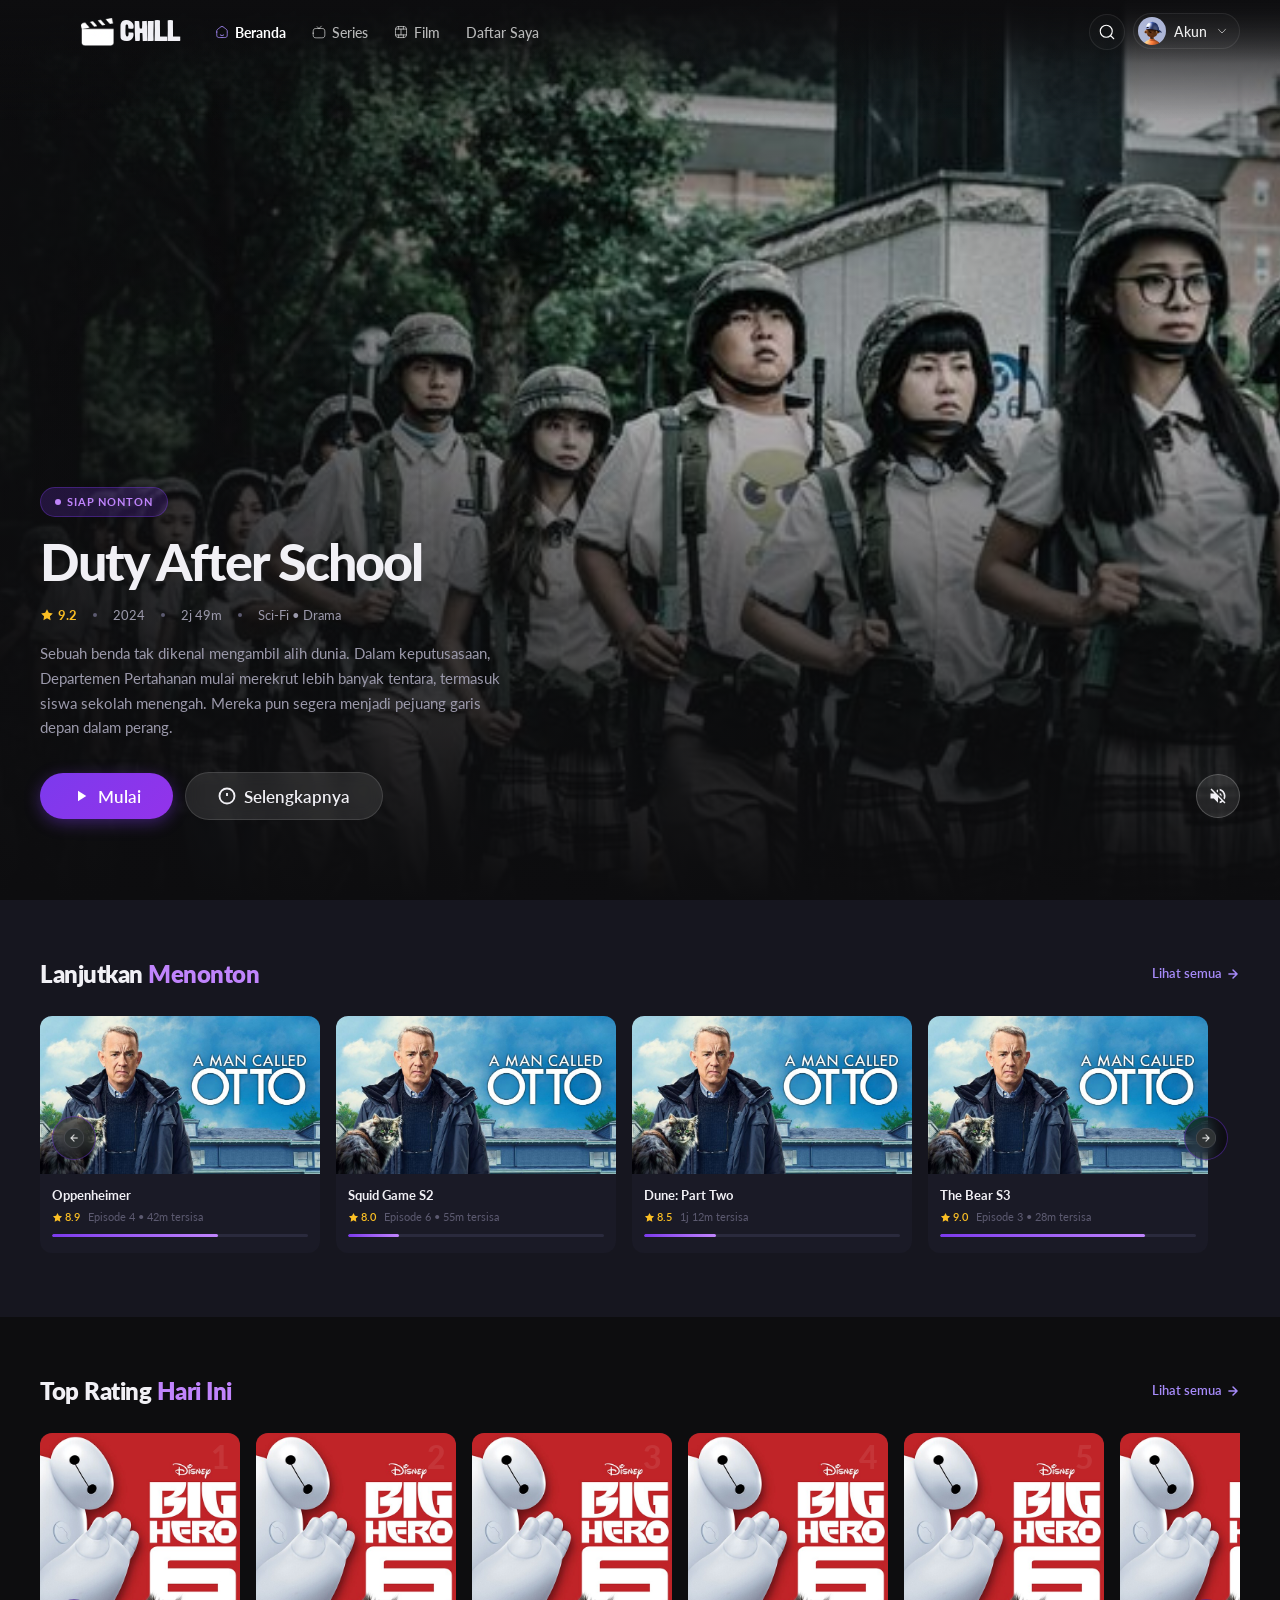
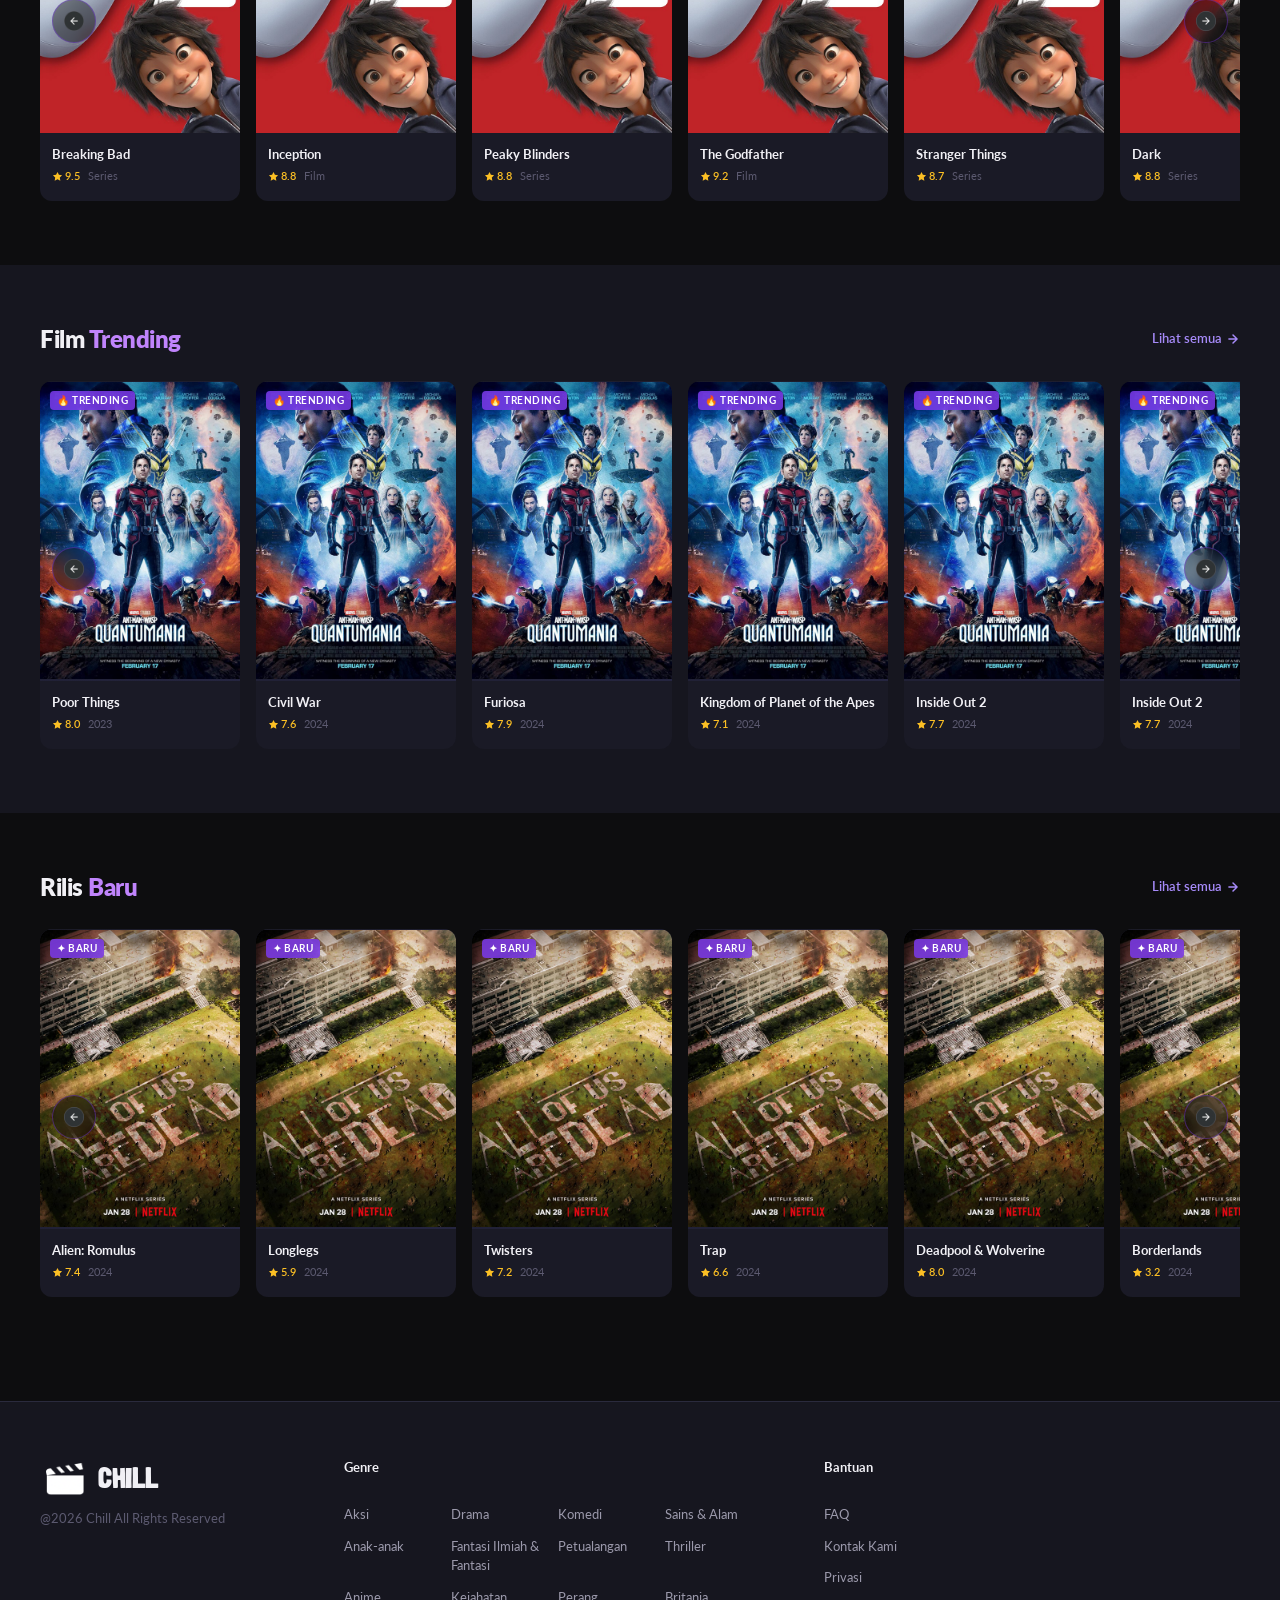
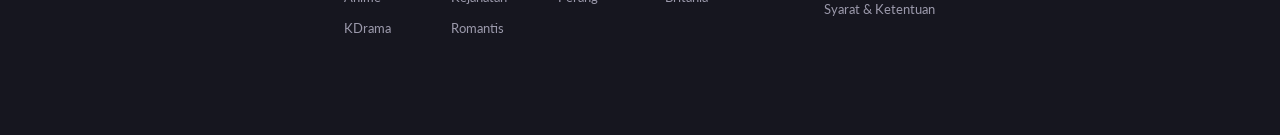
==== commit ac193e26: "style: improve footer styling" ====
--- a/home.html
+++ b/home.html
@@ -857,12 +857,13 @@
             </p>
           </div>
 
-          <!-- Genre Section -->
-          <div class="site-footer__col site-footer__col--collapsible">
-            <button class="site-footer__col-title site-footer__col-toggle" type="button" onclick="toggleFooterSection(this)" aria-expanded="false" aria-controls="genre-links-footer">
-              Genre
-              <svg class="site-footer__col-chevron" viewBox="0 0 24 24" fill="none" stroke="currentColor" stroke-width="2" stroke-linecap="round" stroke-linejoin="round" aria-hidden="true"><path d="M9 6l6 6-6 6"/></svg>
-            </button>
+           <!-- Genre Section -->
+           <div class="site-footer__col site-footer__col--collapsible">
+             <h3 class="site-footer__col-label">Genre</h3>
+             <button class="site-footer__col-title site-footer__col-toggle" type="button" onclick="toggleFooterSection(this)" aria-expanded="false" aria-controls="genre-links-footer">
+               Genre
+               <svg class="site-footer__col-chevron" viewBox="0 0 24 24" fill="none" stroke="currentColor" stroke-width="2" stroke-linecap="round" stroke-linejoin="round" aria-hidden="true"><path d="M9 6l6 6-6 6"/></svg>
+             </button>
             <nav class="site-footer__links site-footer__links--grid site-footer__links--hidden" id="genre-links-footer" aria-label="Genre film">
               <a href="#" class="site-footer__link" onclick="return false;">Aksi</a>
               <a href="#" class="site-footer__link" onclick="return false;">Drama</a>
@@ -881,12 +882,13 @@
             </nav>
           </div>
 
-          <!-- Bantuan Section -->
-          <div class="site-footer__col site-footer__col--collapsible">
-            <button class="site-footer__col-title site-footer__col-toggle" type="button" onclick="toggleFooterSection(this)" aria-expanded="false" aria-controls="bantuan-links-footer">
-              Bantuan
-              <svg class="site-footer__col-chevron" viewBox="0 0 24 24" fill="none" stroke="currentColor" stroke-width="2" stroke-linecap="round" stroke-linejoin="round" aria-hidden="true"><path d="M9 6l6 6-6 6"/></svg>
-            </button>
+           <!-- Bantuan Section -->
+           <div class="site-footer__col site-footer__col--collapsible">
+             <h3 class="site-footer__col-label">Bantuan</h3>
+             <button class="site-footer__col-title site-footer__col-toggle" type="button" onclick="toggleFooterSection(this)" aria-expanded="false" aria-controls="bantuan-links-footer">
+               Bantuan
+               <svg class="site-footer__col-chevron" viewBox="0 0 24 24" fill="none" stroke="currentColor" stroke-width="2" stroke-linecap="round" stroke-linejoin="round" aria-hidden="true"><path d="M9 6l6 6-6 6"/></svg>
+             </button>
             <nav class="site-footer__links site-footer__links--hidden" id="bantuan-links-footer" aria-label="Tautan bantuan">
               <a href="#" class="site-footer__link" onclick="return false;">FAQ</a>
               <a href="#" class="site-footer__link" onclick="return false;">Kontak Kami</a>
--- a/style.css
+++ b/style.css
@@ -1351,18 +1351,28 @@
 .site-footer__col--collapsible {
 }
 
+.site-footer__col-label {
+    font-size: var(--fs-sm);
+    font-weight: 700;
+    letter-spacing: 0;
+    text-transform: capitalize;
+    color: var(--color-text-primary);
+    margin-bottom: var(--sp-12);
+    display: block;
+}
+
 .site-footer__col-title {
-   font-size: var(--fs-sm);
-   font-weight: 600;
-   letter-spacing: 0;
-   text-transform: none;
-   color: var(--color-text-primary);
-   margin-bottom: var(--sp-20);
-   text-transform: capitalize;
+    font-size: var(--fs-sm);
+    font-weight: 600;
+    letter-spacing: 0;
+    text-transform: none;
+    color: var(--color-text-primary);
+    margin-bottom: var(--sp-20);
+    text-transform: capitalize;
 }
 
 .site-footer__col-toggle {
-   display: none;
+    display: none;
 }
 
 .site-footer__col-chevron {
@@ -1586,14 +1596,18 @@
      transition: color 0.2s;
    }
 
-   .site-footer__col-toggle:hover {
-     color: var(--color-accent);
-   }
-
-   .site-footer__links--hidden {
-     max-height: 0;
-     padding: 0;
-   }
+    .site-footer__col-toggle:hover {
+      color: var(--color-accent);
+    }
+
+    .site-footer__col-label {
+      display: none;
+    }
+
+    .site-footer__links--hidden {
+      max-height: 0;
+      padding: 0;
+    }
 
    .site-footer__links--grid {
      grid-template-columns: 1fr;
